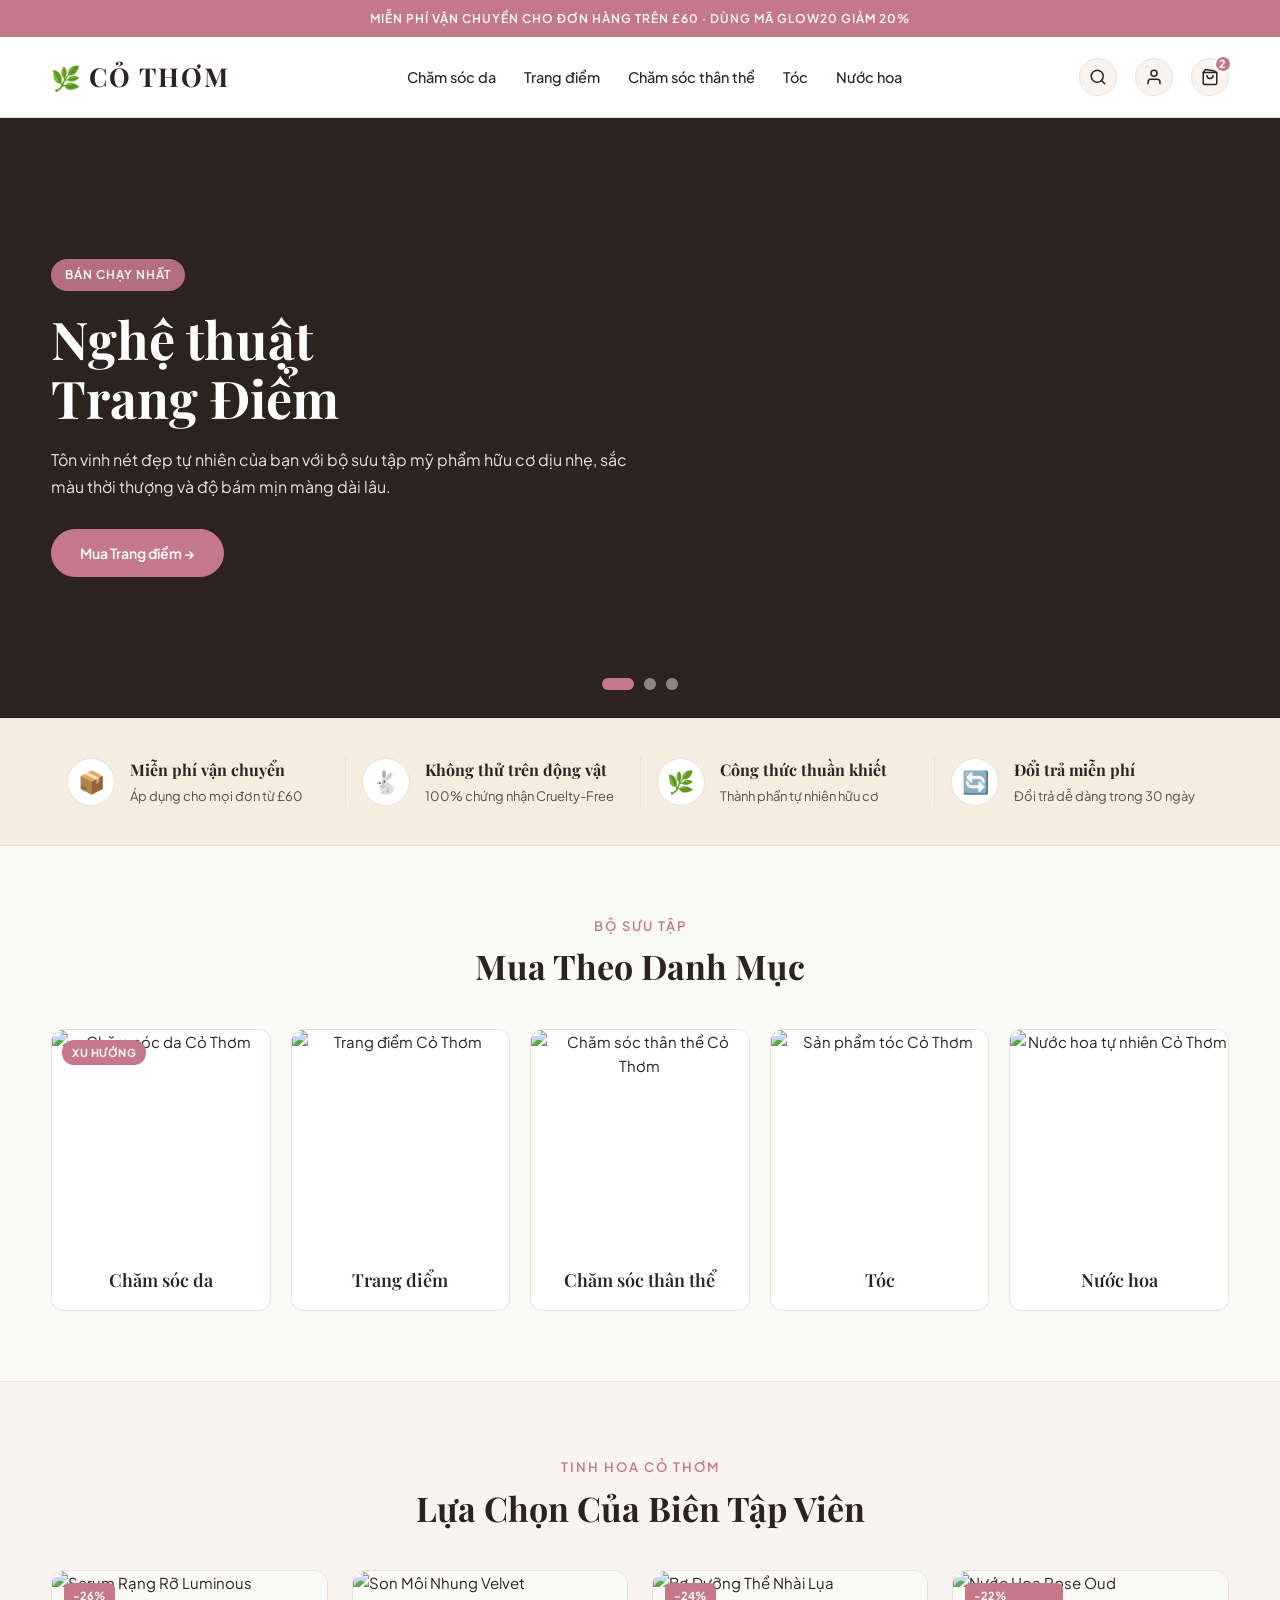
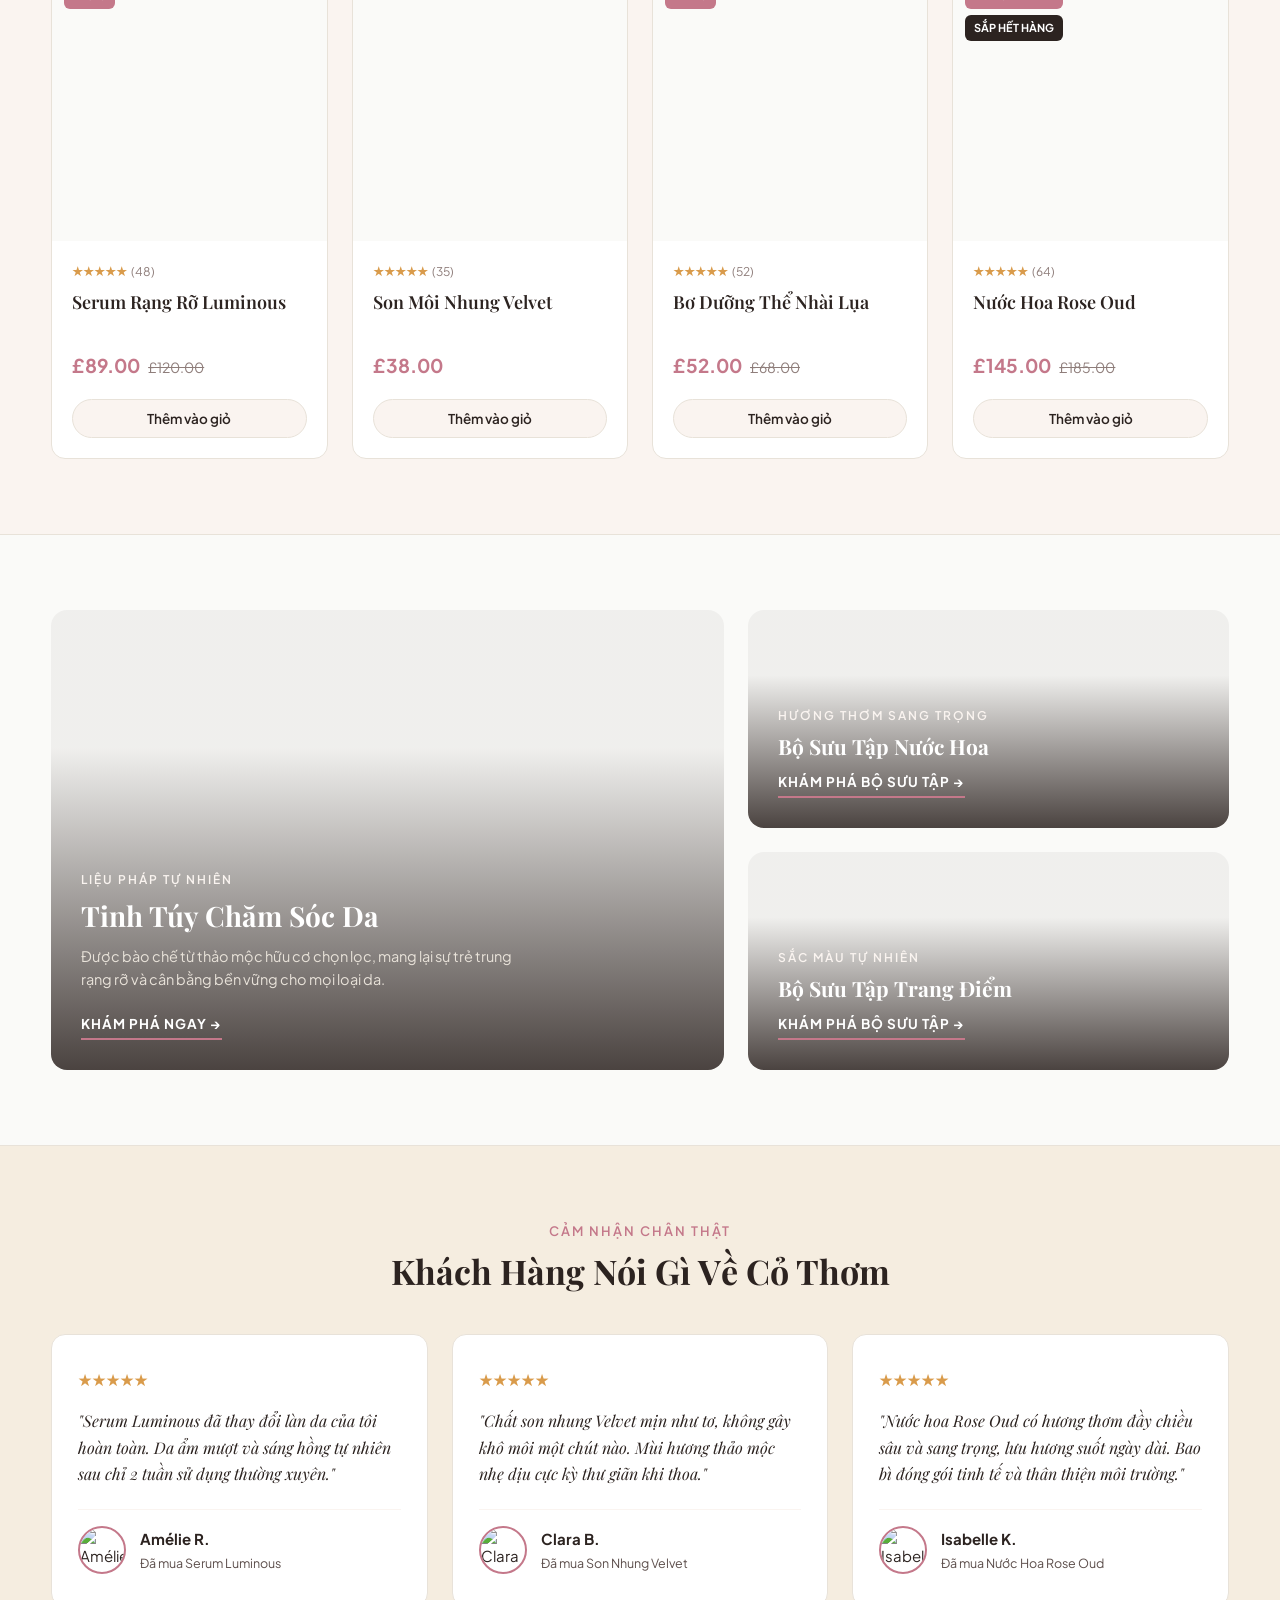
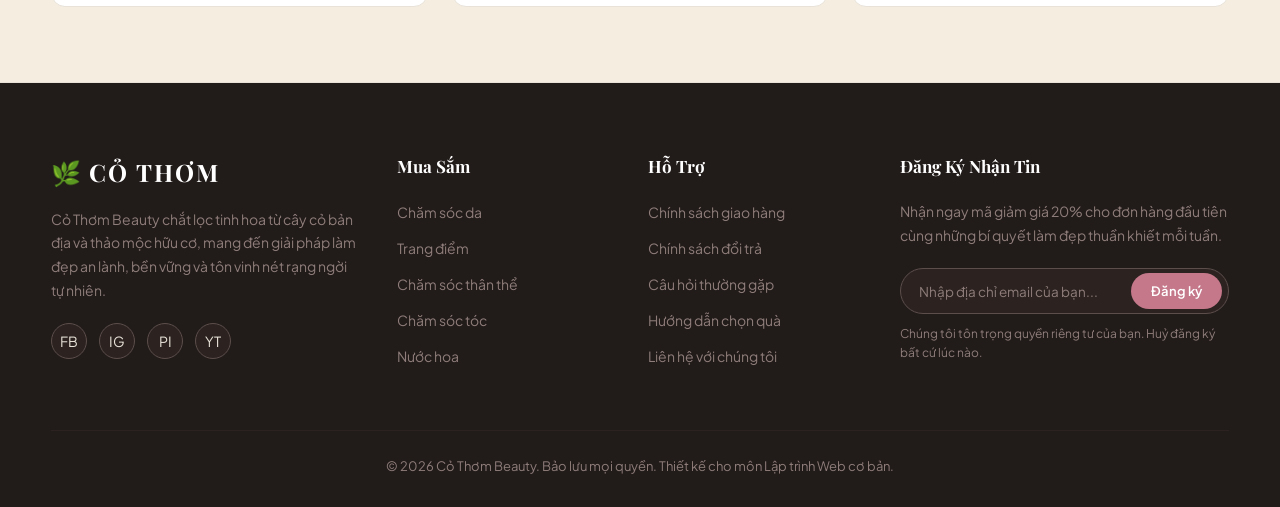
==== index.html @ e470ce64 "feat: cap nhat he thong tai khoan account va css" ====
<!DOCTYPE html>
<html lang="vi">
<head>
    <meta charset="UTF-8">
    <meta name="viewport" content="width=device-width, initial-scale=1.0">
    <meta name="description" content="Cỏ Thơm Beauty - Thương hiệu mỹ phẩm thiên nhiên, thuần khiết và an lành cho làn da của bạn.">
    <title>Cỏ Thơm Beauty | Mỹ Phẩm Thiên Nhiên Cao Cấp</title>

    <!-- Google Fonts: Playfair Display (tiêu đề) và Plus Jakarta Sans (nội dung) -->
    <link rel="preconnect" href="https://fonts.googleapis.com">
    <link rel="preconnect" href="https://fonts.gstatic.com" crossorigin>
    <link href="https://fonts.googleapis.com/css2?family=Playfair+Display:ital,wght@0,500;0,600;0,700;1,400&family=Plus+Jakarta+Sans:wght@400;500;600;700&display=swap" rel="stylesheet">

    <!-- Stylesheet chính -->
    <link rel="stylesheet" href="assets/css/style.css">
</head>
<body>

    <!-- 1. THANH THÔNG BÁO (TOP BAR) -->
    <div class="top-bar">
        MIỄN PHÍ VẬN CHUYỂN CHO ĐƠN HÀNG TRÊN £60 · DÙNG MÃ GLOW20 GIẢM 20%
    </div>

    <!-- 2. HEADER & MENU ĐIỀU HƯỚNG -->
    <header class="site-header">
        <div class="container">
            <div class="header-inner">
                <!-- Logo bên trái -->
                <a href="index.html" class="site-logo">
                    <span class="logo-leaf">🌿</span>
                    <span class="logo-name">CỎ THƠM</span>
                </a>

                <!-- Menu điều hướng ở giữa -->
                <nav class="main-navigation">
                    <ul class="nav-list">
                        <li><a href="catalog.html?category=Skincare" class="nav-link">Chăm sóc da</a></li>
                        <li><a href="catalog.html?category=Makeup" class="nav-link">Trang điểm</a></li>
                        <li><a href="catalog.html?category=Bodycare" class="nav-link">Chăm sóc thân thể</a></li>
                        <li><a href="catalog.html?category=Hair" class="nav-link">Tóc</a></li>
                        <li><a href="catalog.html?category=Fragrance" class="nav-link">Nước hoa</a></li>
                    </ul>
                </nav>

                <!-- Biểu tượng bên phải -->
                <div class="header-actions">
                    <!-- Tìm kiếm -->
                    <a href="catalog.html" class="header-action-btn" title="Tìm kiếm">
                        <svg width="18" height="18" viewBox="0 0 24 24" fill="none" stroke="currentColor" stroke-width="2" stroke-linecap="round" stroke-linejoin="round">
                            <circle cx="11" cy="11" r="8"></circle>
                            <line x1="21" y1="21" x2="16.65" y2="16.65"></line>
                        </svg>
                    </a>
                    <!-- Tài khoản -->
                    <a href="account.html" class="header-action-btn" title="Tài khoản">
                        <svg width="18" height="18" viewBox="0 0 24 24" fill="none" stroke="currentColor" stroke-width="2" stroke-linecap="round" stroke-linejoin="round">
                            <path d="M20 21v-2a4 4 0 0 0-4-4H8a4 4 0 0 0-4 4v2"></path>
                            <circle cx="12" cy="7" r="4"></circle>
                        </svg>
                    </a>
                    <!-- Giỏ hàng -->
                    <a href="cart.html" class="header-action-btn cart-btn-wrapper" title="Giỏ hàng">
                        <svg width="18" height="18" viewBox="0 0 24 24" fill="none" stroke="currentColor" stroke-width="2" stroke-linecap="round" stroke-linejoin="round">
                            <path d="M6 2L3 6v14a2 2 0 0 0 2 2h14a2 2 0 0 0 2-2V6l-3-2z"></path>
                            <line x1="3" y1="6" x2="21" y2="6"></line>
                            <path d="M16 10a4 4 0 0 1-8 0"></path>
                        </svg>
                        <span class="cart-count-badge">2</span>
                    </a>
                </div>
            </div>
        </div>
    </header>

    <!-- NỘI DUNG CHÍNH -->
    <main>

        <!-- 3. HERO BANNER SLIDER -->
        <section class="hero-slider-section">
            <div class="slider-wrapper">
                <!-- Slide 1: Trang điểm -->
                <div class="slide-item active" style="background-image: url('https://images.unsplash.com/photo-1522337360788-8b13dee7a37e?auto=format&fit=crop&w=1600&q=80');">
                    <div class="slide-overlay"></div>
                    <div class="container" style="height: 100%;">
                        <div class="slide-content-wrap">
                            <span class="slide-badge">Bán chạy nhất</span>
                            <h1 class="slide-title">Nghệ thuật<br>Trang Điểm</h1>
                            <p class="slide-desc">Tôn vinh nét đẹp tự nhiên của bạn với bộ sưu tập mỹ phẩm hữu cơ dịu nhẹ, sắc màu thời thượng và độ bám mịn màng dài lâu.</p>
                            <div>
                                <a href="catalog.html?category=Makeup" class="btn btn-primary">Mua Trang điểm &rarr;</a>
                            </div>
                        </div>
                    </div>
                </div>

                <!-- Slide 2: Chăm sóc da -->
                <div class="slide-item" style="background-image: url('https://images.unsplash.com/photo-1570172619644-dfd03ed5d881?auto=format&fit=crop&w=1600&q=80');">
                    <div class="slide-overlay"></div>
                    <div class="container" style="height: 100%;">
                        <div class="slide-content-wrap">
                            <span class="slide-badge">Hàng mới về</span>
                            <h2 class="slide-title">Nghi thức<br>Dưỡng Da Rạng Ngời</h2>
                            <p class="slide-desc">Chiết xuất từ thảo mộc vùng núi cao tinh khiết giúp hồi sinh sinh khí, cấp ẩm sâu và nuôi dưỡng làn da căng mọng khỏe khoắn.</p>
                            <div>
                                <a href="catalog.html?category=Skincare" class="btn btn-primary">Mua Chăm sóc da &rarr;</a>
                            </div>
                        </div>
                    </div>
                </div>

                <!-- Slide 3: Nước hoa -->
                <div class="slide-item" style="background-image: url('https://images.unsplash.com/photo-1592945403244-b3fbafd7f539?auto=format&fit=crop&w=1600&q=80');">
                    <div class="slide-overlay"></div>
                    <div class="container" style="height: 100%;">
                        <div class="slide-content-wrap">
                            <span class="slide-badge">Bộ sưu tập đặc biệt</span>
                            <h2 class="slide-title">Hương thơm<br>Kể Chuyện</h2>
                            <p class="slide-desc">Lắng đọng tinh chất hoa hồng sa mạc và gỗ trầm hương, tạo nên dấu ấn khứu giác quý phái, lưu hương quyến rũ suốt cả ngày.</p>
                            <div>
                                <a href="catalog.html?category=Fragrance" class="btn btn-primary">Mua Nước hoa &rarr;</a>
                            </div>
                        </div>
                    </div>
                </div>
            </div>

            <!-- Chấm tròn (dots) điều hướng -->
            <div class="slider-dots" id="sliderDots">
                <button type="button" class="dot active" data-slide="0" aria-label="Slide 1"></button>
                <button type="button" class="dot" data-slide="1" aria-label="Slide 2"></button>
                <button type="button" class="dot" data-slide="2" aria-label="Slide 3"></button>
            </div>
        </section>

        <!-- 4. DẢI CAM KẾT THƯƠNG HIỆU (BRAND STRIP) -->
        <section class="brand-strip-section">
            <div class="container">
                <div class="brand-features-grid">
                    <!-- Mục 1 -->
                    <div class="brand-feature-item">
                        <div class="feature-icon-box">📦</div>
                        <div class="feature-text-box">
                            <h3 class="feature-title">Miễn phí vận chuyển</h3>
                            <p class="feature-subtitle">Áp dụng cho mọi đơn từ £60</p>
                        </div>
                    </div>
                    <!-- Mục 2 -->
                    <div class="brand-feature-item">
                        <div class="feature-icon-box">🐇</div>
                        <div class="feature-text-box">
                            <h3 class="feature-title">Không thử trên động vật</h3>
                            <p class="feature-subtitle">100% chứng nhận Cruelty-Free</p>
                        </div>
                    </div>
                    <!-- Mục 3 -->
                    <div class="brand-feature-item">
                        <div class="feature-icon-box">🌿</div>
                        <div class="feature-text-box">
                            <h3 class="feature-title">Công thức thuần khiết</h3>
                            <p class="feature-subtitle">Thành phần tự nhiên hữu cơ</p>
                        </div>
                    </div>
                    <!-- Mục 4 -->
                    <div class="brand-feature-item">
                        <div class="feature-icon-box">🔄</div>
                        <div class="feature-text-box">
                            <h3 class="feature-title">Đổi trả miễn phí</h3>
                            <p class="feature-subtitle">Đổi trả dễ dàng trong 30 ngày</p>
                        </div>
                    </div>
                </div>
            </div>
        </section>

        <!-- 5. DANH MỤC NỔI BẬT (MUA THEO DANH MỤC) -->
        <section class="categories-section">
            <div class="container">
                <div class="section-header">
                    <span class="section-subtitle">Bộ Sưu Tập</span>
                    <h2 class="section-title">Mua Theo Danh Mục</h2>
                </div>

                <div class="categories-grid">
                    <!-- 1. Chăm sóc da -->
                    <a href="catalog.html?category=Skincare" class="category-card">
                        <span class="category-tag">Xu hướng</span>
                        <div class="category-image-wrap">
                            <img src="https://images.unsplash.com/photo-1556228720-195a672e8a03?auto=format&fit=crop&w=600&q=80" alt="Chăm sóc da Cỏ Thơm">
                        </div>
                        <span class="category-name">Chăm sóc da</span>
                    </a>

                    <!-- 2. Trang điểm -->
                    <a href="catalog.html?category=Makeup" class="category-card">
                        <div class="category-image-wrap">
                            <img src="https://images.unsplash.com/photo-1512496015851-a90fb38ba796?auto=format&fit=crop&w=600&q=80" alt="Trang điểm Cỏ Thơm">
                        </div>
                        <span class="category-name">Trang điểm</span>
                    </a>

                    <!-- 3. Chăm sóc thân thể -->
                    <a href="catalog.html?category=Bodycare" class="category-card">
                        <div class="category-image-wrap">
                            <img src="https://images.unsplash.com/photo-1608248597359-0092794025ea?auto=format&fit=crop&w=600&q=80" alt="Chăm sóc thân thể Cỏ Thơm">
                        </div>
                        <span class="category-name">Chăm sóc thân thể</span>
                    </a>

                    <!-- 4. Tóc -->
                    <a href="catalog.html?category=Hair" class="category-card">
                        <div class="category-image-wrap">
                            <img src="https://images.unsplash.com/photo-1527799820374-dcf8d9d4a388?auto=format&fit=crop&w=600&q=80" alt="Sản phẩm tóc Cỏ Thơm">
                        </div>
                        <span class="category-name">Tóc</span>
                    </a>

                    <!-- 5. Nước hoa -->
                    <a href="catalog.html?category=Fragrance" class="category-card">
                        <div class="category-image-wrap">
                            <img src="https://images.unsplash.com/photo-1547887537-6158d64c35b3?auto=format&fit=crop&w=600&q=80" alt="Nước hoa tự nhiên Cỏ Thơm">
                        </div>
                        <span class="category-name">Nước hoa</span>
                    </a>
                </div>
            </div>
        </section>

        <!-- 6. SẢN PHẨM NỔI BẬT (LỰA CHỌN CỦA BIÊN TẬP VIÊN) -->
        <section class="featured-products-section">
            <div class="container">
                <div class="section-header">
                    <span class="section-subtitle">Tinh Hoa Cỏ Thơm</span>
                    <h2 class="section-title">Lựa Chọn Của Biên Tập Viên</h2>
                </div>

                <div class="products-grid">
                    <!-- Sản phẩm 1 -->
                    <article class="product-card">
                        <div class="product-img-box">
                            <div class="badge-group">
                                <span class="product-badge badge-discount">-26%</span>
                            </div>
                            <img src="https://images.unsplash.com/photo-1620916566398-39f1143ab7be?auto=format&fit=crop&w=600&q=80" alt="Serum Rạng Rỡ Luminous">
                        </div>
                        <div class="product-body">
                            <div class="product-rating">
                                <span>★★★★★</span>
                                <span class="product-rating-count">(48)</span>
                            </div>
                            <h3 class="product-title">
                                <a href="product-detail.html">Serum Rạng Rỡ Luminous</a>
                            </h3>
                            <div class="product-pricing">
                                <span class="current-price">£89.00</span>
                                <span class="old-price">£120.00</span>
                            </div>
                            <button type="button" class="btn-add-cart">Thêm vào giỏ</button>
                        </div>
                    </article>

                    <!-- Sản phẩm 2 -->
                    <article class="product-card">
                        <div class="product-img-box">
                            <img src="https://images.unsplash.com/photo-1586495777744-4413f21062fa?auto=format&fit=crop&w=600&q=80" alt="Son Môi Nhung Velvet">
                        </div>
                        <div class="product-body">
                            <div class="product-rating">
                                <span>★★★★★</span>
                                <span class="product-rating-count">(35)</span>
                            </div>
                            <h3 class="product-title">
                                <a href="product-detail.html">Son Môi Nhung Velvet</a>
                            </h3>
                            <div class="product-pricing">
                                <span class="current-price">£38.00</span>
                            </div>
                            <button type="button" class="btn-add-cart">Thêm vào giỏ</button>
                        </div>
                    </article>

                    <!-- Sản phẩm 3 -->
                    <article class="product-card">
                        <div class="product-img-box">
                            <div class="badge-group">
                                <span class="product-badge badge-discount">-24%</span>
                            </div>
                            <img src="https://images.unsplash.com/photo-1556228722-d0b719463b36?auto=format&fit=crop&w=600&q=80" alt="Bơ Dưỡng Thể Nhài Lụa">
                        </div>
                        <div class="product-body">
                            <div class="product-rating">
                                <span>★★★★★</span>
                                <span class="product-rating-count">(52)</span>
                            </div>
                            <h3 class="product-title">
                                <a href="product-detail.html">Bơ Dưỡng Thể Nhài Lụa</a>
                            </h3>
                            <div class="product-pricing">
                                <span class="current-price">£52.00</span>
                                <span class="old-price">£68.00</span>
                            </div>
                            <button type="button" class="btn-add-cart">Thêm vào giỏ</button>
                        </div>
                    </article>

                    <!-- Sản phẩm 4 -->
                    <article class="product-card">
                        <div class="product-img-box">
                            <div class="badge-group">
                                <span class="product-badge badge-discount">-22%</span>
                                <span class="product-badge badge-stock">Sắp hết hàng</span>
                            </div>
                            <img src="https://images.unsplash.com/photo-1594035910387-fea47794261f?auto=format&fit=crop&w=600&q=80" alt="Nước Hoa Rose Oud">
                        </div>
                        <div class="product-body">
                            <div class="product-rating">
                                <span>★★★★★</span>
                                <span class="product-rating-count">(64)</span>
                            </div>
                            <h3 class="product-title">
                                <a href="product-detail.html">Nước Hoa Rose Oud</a>
                            </h3>
                            <div class="product-pricing">
                                <span class="current-price">£145.00</span>
                                <span class="old-price">£185.00</span>
                            </div>
                            <button type="button" class="btn-add-cart">Thêm vào giỏ</button>
                        </div>
                    </article>
                </div>
            </div>
        </section>

        <!-- 7. KHỐI EDITORIAL BANNER -->
        <section class="editorial-section">
            <div class="container">
                <div class="editorial-grid">
                    <!-- Khối lớn bên trái -->
                    <div class="editorial-large" style="background-image: url('https://images.unsplash.com/photo-1519699047748-de8e457a634e?auto=format&fit=crop&w=900&q=80');">
                        <div class="editorial-overlay"></div>
                        <div class="editorial-content">
                            <span class="editorial-subtitle">Liệu Pháp Tự Nhiên</span>
                            <h2 class="editorial-title">Tinh Túy Chăm Sóc Da</h2>
                            <p class="editorial-desc">Được bào chế từ thảo mộc hữu cơ chọn lọc, mang lại sự trẻ trung rạng rỡ và cân bằng bền vững cho mọi loại da.</p>
                            <a href="catalog.html?category=Skincare" class="editorial-link">Khám Phá Ngay &rarr;</a>
                        </div>
                    </div>

                    <!-- 2 khối nhỏ bên phải -->
                    <div class="editorial-side-col">
                        <!-- Khối nhỏ 1: Nước hoa -->
                        <div class="editorial-small" style="background-image: url('https://images.unsplash.com/photo-1588405748880-12d1d2a59f75?auto=format&fit=crop&w=800&q=80');">
                            <div class="editorial-overlay"></div>
                            <div class="editorial-content">
                                <span class="editorial-subtitle">Hương Thơm Sang Trọng</span>
                                <h3 class="editorial-title">Bộ Sưu Tập Nước Hoa</h3>
                                <a href="catalog.html?category=Fragrance" class="editorial-link">Khám Phá Bộ Sưu Tập &rarr;</a>
                            </div>
                        </div>

                        <!-- Khối nhỏ 2: Trang điểm -->
                        <div class="editorial-small" style="background-image: url('https://images.unsplash.com/photo-1596462502278-27bfdc403348?auto=format&fit=crop&w=800&q=80');">
                            <div class="editorial-overlay"></div>
                            <div class="editorial-content">
                                <span class="editorial-subtitle">Sắc Màu Tự Nhiên</span>
                                <h3 class="editorial-title">Bộ Sưu Tập Trang Điểm</h3>
                                <a href="catalog.html?category=Makeup" class="editorial-link">Khám Phá Bộ Sưu Tập &rarr;</a>
                            </div>
                        </div>
                    </div>
                </div>
            </div>
        </section>

        <!-- 8. ĐÁNH GIÁ KHÁCH HÀNG (TESTIMONIALS) -->
        <section class="testimonials-section">
            <div class="container">
                <div class="section-header">
                    <span class="section-subtitle">Cảm Nhận Chân Thật</span>
                    <h2 class="section-title">Khách Hàng Nói Gì Về Cỏ Thơm</h2>
                </div>

                <div class="testimonials-grid">
                    <!-- Đánh giá 1 -->
                    <div class="testimonial-card">
                        <div>
                            <div class="testimonial-stars">★★★★★</div>
                            <p class="testimonial-quote">"Serum Luminous đã thay đổi làn da của tôi hoàn toàn. Da ẩm mượt và sáng hồng tự nhiên sau chỉ 2 tuần sử dụng thường xuyên."</p>
                        </div>
                        <div class="testimonial-author-wrap">
                            <img src="https://images.unsplash.com/photo-1534528741775-53994a69daeb?auto=format&fit=crop&w=150&q=80" alt="Amélie R." class="testimonial-avatar">
                            <div>
                                <h4 class="author-name">Amélie R.</h4>
                                <p class="author-badge">Đã mua Serum Luminous</p>
                            </div>
                        </div>
                    </div>

                    <!-- Đánh giá 2 -->
                    <div class="testimonial-card">
                        <div>
                            <div class="testimonial-stars">★★★★★</div>
                            <p class="testimonial-quote">"Chất son nhung Velvet mịn như tơ, không gây khô môi một chút nào. Mùi hương thảo mộc nhẹ dịu cực kỳ thư giãn khi thoa."</p>
                        </div>
                        <div class="testimonial-author-wrap">
                            <img src="https://images.unsplash.com/photo-1544005313-94ddf0286df2?auto=format&fit=crop&w=150&q=80" alt="Clara B." class="testimonial-avatar">
                            <div>
                                <h4 class="author-name">Clara B.</h4>
                                <p class="author-badge">Đã mua Son Nhung Velvet</p>
                            </div>
                        </div>
                    </div>

                    <!-- Đánh giá 3 -->
                    <div class="testimonial-card">
                        <div>
                            <div class="testimonial-stars">★★★★★</div>
                            <p class="testimonial-quote">"Nước hoa Rose Oud có hương thơm đầy chiều sâu và sang trọng, lưu hương suốt ngày dài. Bao bì đóng gói tinh tế và thân thiện môi trường."</p>
                        </div>
                        <div class="testimonial-author-wrap">
                            <img src="https://images.unsplash.com/photo-1517841905240-472988babdf9?auto=format&fit=crop&w=150&q=80" alt="Isabelle K." class="testimonial-avatar">
                            <div>
                                <h4 class="author-name">Isabelle K.</h4>
                                <p class="author-badge">Đã mua Nước Hoa Rose Oud</p>
                            </div>
                        </div>
                    </div>
                </div>
            </div>
        </section>

    </main>

    <!-- 9. FOOTER CHÂN TRANG -->
    <footer class="site-footer">
        <div class="container">
            <div class="footer-top-grid">
                <!-- Cột 1: Thông tin Cỏ Thơm -->
                <div class="footer-col-brand">
                    <div class="footer-logo">
                        <span class="logo-leaf">🌿</span>
                        <span class="logo-name">CỎ THƠM</span>
                    </div>
                    <p class="footer-desc">Cỏ Thơm Beauty chắt lọc tinh hoa từ cây cỏ bản địa và thảo mộc hữu cơ, mang đến giải pháp làm đẹp an lành, bền vững và tôn vinh nét rạng ngời tự nhiên.</p>
                    <div class="social-links">
                        <a href="#" class="social-icon-btn" title="Facebook">FB</a>
                        <a href="#" class="social-icon-btn" title="Instagram">IG</a>
                        <a href="#" class="social-icon-btn" title="Pinterest">PI</a>
                        <a href="#" class="social-icon-btn" title="YouTube">YT</a>
                    </div>
                </div>

                <!-- Cột 2: Mua sắm -->
                <div class="footer-col-nav">
                    <h3 class="footer-col-title">Mua Sắm</h3>
                    <ul class="footer-links-list">
                        <li><a href="catalog.html?category=Skincare">Chăm sóc da</a></li>
                        <li><a href="catalog.html?category=Makeup">Trang điểm</a></li>
                        <li><a href="catalog.html?category=Bodycare">Chăm sóc thân thể</a></li>
                        <li><a href="catalog.html?category=Hair">Chăm sóc tóc</a></li>
                        <li><a href="catalog.html?category=Fragrance">Nước hoa</a></li>
                    </ul>
                </div>

                <!-- Cột 3: Hỗ trợ -->
                <div class="footer-col-nav">
                    <h3 class="footer-col-title">Hỗ Trợ</h3>
                    <ul class="footer-links-list">
                        <li><a href="#">Chính sách giao hàng</a></li>
                        <li><a href="#">Chính sách đổi trả</a></li>
                        <li><a href="#">Câu hỏi thường gặp</a></li>
                        <li><a href="#">Hướng dẫn chọn quà</a></li>
                        <li><a href="#">Liên hệ với chúng tôi</a></li>
                    </ul>
                </div>

                <!-- Cột 4: Đăng ký nhận tin -->
                <div class="footer-col-newsletter">
                    <h3 class="footer-col-title">Đăng Ký Nhận Tin</h3>
                    <p class="footer-desc">Nhận ngay mã giảm giá 20% cho đơn hàng đầu tiên cùng những bí quyết làm đẹp thuần khiết mỗi tuần.</p>
                    <form class="newsletter-form" onsubmit="event.preventDefault(); alert('Cảm ơn bạn đã đăng ký nhận bản tin Cỏ Thơm!');">
                        <div class="newsletter-input-group">
                            <input type="email" class="newsletter-input" placeholder="Nhập địa chỉ email của bạn..." required>
                            <button type="submit" class="newsletter-submit-btn">Đăng ký</button>
                        </div>
                    </form>
                    <p class="newsletter-note">Chúng tôi tôn trọng quyền riêng tư của bạn. Huỷ đăng ký bất cứ lúc nào.</p>
                </div>
            </div>

            <!-- Bản quyền chân trang -->
            <div class="footer-bottom">
                <p>&copy; 2026 Cỏ Thơm Beauty. Bảo lưu mọi quyền. Thiết kế cho môn Lập trình Web cơ bản.</p>
            </div>
        </div>
    </footer>

    <!-- 10. JAVASCRIPT THUẦN NGẮN GỌN CHO HERO SLIDER -->
    <script>
        // Lấy danh sách các slide và nút chấm tròn (dots)
        var slides = document.querySelectorAll('.slide-item');
        var dots = document.querySelectorAll('.slider-dots .dot');
        var currentSlide = 0;
        var slideInterval;

        // Hàm hiển thị slide theo chỉ số index
        function showSlide(index) {
            // Xóa class active khỏi tất cả slide và dot
            for (var i = 0; i < slides.length; i++) {
                slides[i].classList.remove('active');
                dots[i].classList.remove('active');
            }
            // Kích hoạt slide và dot được chọn
            slides[index].classList.add('active');
            dots[index].classList.add('active');
            currentSlide = index;
        }

        // Chuyển sang slide tiếp theo
        function nextSlide() {
            var nextIndex = (currentSlide + 1) % slides.length;
            showSlide(nextIndex);
        }

        // Bắt đầu chu kỳ tự động chuyển slide sau mỗi 5 giây (5000ms)
        function startAutoSlide() {
            slideInterval = setInterval(nextSlide, 5000);
        }

        // Gán sự kiện click cho từng chấm tròn (dot)
        for (var i = 0; i < dots.length; i++) {
            dots[i].addEventListener('click', function() {
                var selectedIndex = parseInt(this.getAttribute('data-slide'));
                showSlide(selectedIndex);
                // Khởi động lại đếm giờ 5 giây khi người dùng chủ động chọn
                clearInterval(slideInterval);
                startAutoSlide();
            });
        }

        // Khởi chạy chuyển slide tự động khi tải trang
        startAutoSlide();
    </script>
</body>
</html>
---- assets/css/style.css ----
/* ==========================================================================
   CỎ THƠM BEAUTY - STYLESHEET TRANG CHỦ (MÔN LẬP TRÌNH WEB CƠ BẢN)
   --------------------------------------------------------------------------
   LƯU Ý QUAN TRỌNG:
   - Không sử dụng CSS Variables (:root, var(--...)).
   - Trực tiếp áp dụng mã màu và font chữ chuẩn thương hiệu:
     * Màu chủ đạo (Hồng đất): #C4788A (hover: #B06577)
     * Màu chữ chính (Nâu đậm): #2C2320
     * Màu chữ phụ: #5C4E4B và #8E7D7A
     * Màu nền be nhạt: #F5EDE0
     * Màu nền phụ (Blush): #FAF4F0
     * Màu nền toàn trang: #FAFAF8
     * Viền (Border): #E8E2D9
     * Font tiêu đề: 'Playfair Display', Georgia, serif
     * Font nội dung: 'Plus Jakarta Sans', sans-serif
   ========================================================================== */

/* --- 1. RESET VÀ THIẾT LẬP CƠ BẢN --- */
* {
    margin: 0;
    padding: 0;
    box-sizing: border-box;
}

body {
    background-color: #FAFAF8;
    color: #2C2320;
    font-family: 'Plus Jakarta Sans', sans-serif;
    font-size: 15px;
    line-height: 1.6;
}

a {
    color: inherit;
    text-decoration: none;
    transition: all 0.25s ease;
}

ul {
    list-style: none;
}

img {
    max-width: 100%;
    height: auto;
    display: block;
}

button, input {
    font-family: 'Plus Jakarta Sans', sans-serif;
    outline: none;
    border: none;
}

.container {
    width: 1200px;
    max-width: 92%;
    margin-left: auto;
    margin-right: auto;
}

.clearfix::after {
    content: "";
    display: table;
    clear: both;
}

/* Tiêu đề chung */
.section-header {
    text-align: center;
    margin-bottom: 40px;
}

.section-subtitle {
    font-size: 13px;
    text-transform: uppercase;
    letter-spacing: 2px;
    color: #C4788A;
    font-weight: 600;
    margin-bottom: 8px;
    display: block;
}

.section-title {
    font-family: 'Playfair Display', Georgia, serif;
    font-size: 34px;
    color: #2C2320;
    font-weight: 700;
    line-height: 1.3;
}

/* Nút bấm tổng quát */
.btn {
    display: inline-block;
    padding: 12px 28px;
    font-size: 14px;
    font-weight: 600;
    text-align: center;
    cursor: pointer;
    border-radius: 30px;
    transition: all 0.3s ease;
}

.btn-primary {
    background-color: #C4788A;
    color: #FFFFFF;
    border: 1px solid #C4788A;
}

.btn-primary:hover {
    background-color: #B06577;
    border-color: #B06577;
}

.btn-outline {
    background-color: transparent;
    color: #2C2320;
    border: 1px solid #2C2320;
}

.btn-outline:hover {
    background-color: #2C2320;
    color: #FFFFFF;
}

.btn-white {
    background-color: #FFFFFF;
    color: #2C2320;
    border: 1px solid #FFFFFF;
}

.btn-white:hover {
    background-color: #F5EDE0;
    color: #2C2320;
}

/* --- 2. THANH THÔNG BÁO (TOP BAR) --- */
.top-bar {
    background-color: #C4788A;
    color: #FFFFFF;
    text-align: center;
    font-size: 12px;
    font-weight: 600;
    letter-spacing: 1px;
    padding: 9px 16px;
}

/* --- 3. HEADER & MENU ĐIỀU HƯỚNG --- */
.site-header {
    background-color: #FFFFFF;
    border-bottom: 1px solid #E8E2D9;
    position: relative;
    z-index: 100;
}

.header-inner {
    height: 80px;
    display: flex;
    align-items: center;
    justify-content: space-between;
}

.site-logo {
    display: flex;
    align-items: center;
    text-decoration: none;
}

.logo-leaf {
    font-size: 24px;
    margin-right: 8px;
}

.logo-name {
    font-family: 'Playfair Display', Georgia, serif;
    font-size: 26px;
    font-weight: 700;
    letter-spacing: 2px;
    color: #2C2320;
}

.main-navigation .nav-list {
    display: flex;
    gap: 28px;
}

.nav-link {
    font-size: 14.5px;
    font-weight: 500;
    color: #2C2320;
    padding: 8px 0;
    position: relative;
}

.nav-link:hover {
    color: #C4788A;
}

.nav-link::after {
    content: '';
    position: absolute;
    bottom: 0;
    left: 0;
    width: 0%;
    height: 2px;
    background-color: #C4788A;
    transition: width 0.3s ease;
}

.nav-link:hover::after {
    width: 100%;
}

.header-actions {
    display: flex;
    align-items: center;
    gap: 18px;
}

.header-action-btn {
    display: flex;
    align-items: center;
    justify-content: center;
    width: 38px;
    height: 38px;
    border-radius: 50%;
    background-color: #FAF4F0;
    color: #2C2320;
    font-size: 16px;
    border: 1px solid #E8E2D9;
}

.header-action-btn:hover {
    background-color: #C4788A;
    color: #FFFFFF;
    border-color: #C4788A;
}

.cart-btn-wrapper {
    position: relative;
}

.cart-count-badge {
    position: absolute;
    top: -4px;
    right: -4px;
    background-color: #C4788A;
    color: #FFFFFF;
    font-size: 11px;
    font-weight: 700;
    width: 18px;
    height: 18px;
    border-radius: 50%;
    display: flex;
    align-items: center;
    justify-content: center;
    border: 2px solid #FFFFFF;
}

/* --- 4. HERO BANNER SLIDER --- */
.hero-slider-section {
    position: relative;
    width: 100%;
    height: 600px;
    overflow: hidden;
    background-color: #2C2320;
}

.slider-wrapper {
    position: relative;
    width: 100%;
    height: 100%;
}

.slide-item {
    position: absolute;
    top: 0;
    left: 0;
    width: 100%;
    height: 100%;
    opacity: 0;
    visibility: hidden;
    transition: opacity 0.8s ease-in-out, visibility 0.8s ease-in-out;
    background-size: cover;
    background-position: center center;
    background-repeat: no-repeat;
}

.slide-item.active {
    opacity: 1;
    visibility: visible;
}

.slide-overlay {
    position: absolute;
    top: 0;
    left: 0;
    width: 100%;
    height: 100%;
    background: linear-gradient(90deg, rgba(44, 35, 32, 0.78) 0%, rgba(44, 35, 32, 0.45) 55%, rgba(44, 35, 32, 0.15) 100%);
}

.slide-content-wrap {
    position: relative;
    z-index: 2;
    height: 100%;
    display: flex;
    flex-direction: column;
    justify-content: center;
    max-width: 580px;
}

.slide-badge {
    display: inline-block;
    align-self: flex-start;
    padding: 6px 14px;
    background-color: rgba(196, 120, 138, 0.9);
    color: #FFFFFF;
    font-size: 12px;
    font-weight: 600;
    letter-spacing: 1px;
    text-transform: uppercase;
    border-radius: 20px;
    margin-bottom: 18px;
}

.slide-title {
    font-family: 'Playfair Display', Georgia, serif;
    font-size: 52px;
    color: #FFFFFF;
    font-weight: 700;
    line-height: 1.15;
    margin-bottom: 18px;
    white-space: pre-line;
}

.slide-desc {
    font-size: 16px;
    color: #E8E2D9;
    line-height: 1.7;
    margin-bottom: 28px;
}

/* Dots điều hướng slider */
.slider-dots {
    position: absolute;
    bottom: 28px;
    left: 0;
    width: 100%;
    display: flex;
    justify-content: center;
    gap: 10px;
    z-index: 10;
}

.dot {
    width: 12px;
    height: 12px;
    border-radius: 50%;
    background-color: rgba(255, 255, 255, 0.45);
    cursor: pointer;
    transition: all 0.3s ease;
    border: none;
    padding: 0;
}

.dot.active {
    background-color: #C4788A;
    width: 32px;
    border-radius: 10px;
}

/* --- 5. DẢI CAM KẾT THƯƠNG HIỆU (BRAND STRIP) --- */
.brand-strip-section {
    background-color: #F5EDE0;
    border-top: 1px solid #E8E2D9;
    border-bottom: 1px solid #E8E2D9;
    padding: 38px 0;
}

.brand-features-grid {
    display: flex;
    justify-content: space-between;
    align-items: center;
}

.brand-feature-item {
    display: flex;
    align-items: center;
    gap: 15px;
    flex: 1;
    padding: 0 16px;
    border-right: 1px solid #E8E2D9;
}

.brand-feature-item:last-child {
    border-right: none;
}

.feature-icon-box {
    width: 48px;
    height: 48px;
    background-color: #FFFFFF;
    border-radius: 50%;
    display: flex;
    align-items: center;
    justify-content: center;
    font-size: 22px;
    color: #C4788A;
    border: 1px solid #E8E2D9;
    flex-shrink: 0;
}

.feature-title {
    font-family: 'Playfair Display', Georgia, serif;
    font-size: 16px;
    font-weight: 700;
    color: #2C2320;
    margin-bottom: 3px;
}

.feature-subtitle {
    font-size: 13px;
    color: #5C4E4B;
}

/* --- 6. DANH MỤC NỔI BẬT (MUA THEO DANH MỤC) --- */
.categories-section {
    padding: 70px 0;
}

.categories-grid {
    display: flex;
    gap: 20px;
    justify-content: space-between;
}

.category-card {
    flex: 1;
    background-color: #FFFFFF;
    border: 1px solid #E8E2D9;
    border-radius: 12px;
    overflow: hidden;
    position: relative;
    text-align: center;
    transition: transform 0.3s ease, box-shadow 0.3s ease;
}

.category-card:hover {
    transform: translateY(-6px);
    box-shadow: 0 12px 25px rgba(44, 35, 32, 0.08);
}

.category-image-wrap {
    height: 220px;
    overflow: hidden;
    position: relative;
}

.category-image-wrap img {
    width: 100%;
    height: 100%;
    object-fit: cover;
    transition: transform 0.5s ease;
}

.category-card:hover .category-image-wrap img {
    transform: scale(1.08);
}

.category-tag {
    position: absolute;
    top: 10px;
    left: 10px;
    background-color: #C4788A;
    color: #FFFFFF;
    font-size: 11px;
    font-weight: 700;
    padding: 4px 10px;
    border-radius: 12px;
    text-transform: uppercase;
    letter-spacing: 0.5px;
    z-index: 2;
}

.category-name {
    font-family: 'Playfair Display', Georgia, serif;
    font-size: 18px;
    color: #2C2320;
    padding: 16px 12px;
    font-weight: 600;
    display: block;
}

.category-card:hover .category-name {
    color: #C4788A;
}

/* --- 7. SẢN PHẨM NỔI BẬT (LỰA CHỌN CỦA BIÊN TẬP VIÊN) --- */
.featured-products-section {
    background-color: #FAF4F0;
    padding: 75px 0;
    border-top: 1px solid #E8E2D9;
    border-bottom: 1px solid #E8E2D9;
}

.products-grid {
    display: flex;
    gap: 24px;
    justify-content: space-between;
}

.product-card {
    flex: 1;
    background-color: #FFFFFF;
    border: 1px solid #E8E2D9;
    border-radius: 14px;
    overflow: hidden;
    position: relative;
    display: flex;
    flex-direction: column;
    transition: transform 0.3s ease, box-shadow 0.3s ease;
}

.product-card:hover {
    transform: translateY(-6px);
    box-shadow: 0 15px 30px rgba(44, 35, 32, 0.09);
}

.product-img-box {
    position: relative;
    height: 270px;
    overflow: hidden;
    background-color: #FAFAF8;
}

.product-img-box img {
    width: 100%;
    height: 100%;
    object-fit: cover;
    transition: transform 0.5s ease;
}

.product-card:hover .product-img-box img {
    transform: scale(1.06);
}

.badge-group {
    position: absolute;
    top: 12px;
    left: 12px;
    display: flex;
    flex-direction: column;
    gap: 6px;
    z-index: 2;
}

.product-badge {
    padding: 4px 9px;
    font-size: 11px;
    font-weight: 700;
    border-radius: 6px;
    text-transform: uppercase;
}

.badge-discount {
    background-color: #C4788A;
    color: #FFFFFF;
}

.badge-stock {
    background-color: #2C2320;
    color: #FFFFFF;
}

.product-body {
    padding: 20px;
    display: flex;
    flex-direction: column;
    flex-grow: 1;
}

.product-rating {
    color: #D99B4B;
    font-size: 13px;
    margin-bottom: 8px;
    display: flex;
    align-items: center;
    gap: 4px;
}

.product-rating-count {
    color: #8E7D7A;
    font-size: 12px;
}

.product-title {
    font-family: 'Playfair Display', Georgia, serif;
    font-size: 18px;
    font-weight: 600;
    color: #2C2320;
    margin-bottom: 12px;
    line-height: 1.35;
    min-height: 48px;
}

.product-title a:hover {
    color: #C4788A;
}

.product-pricing {
    margin-bottom: 18px;
    display: flex;
    align-items: baseline;
    gap: 8px;
}

.current-price {
    font-size: 19px;
    font-weight: 700;
    color: #C4788A;
}

.old-price {
    font-size: 14px;
    color: #8E7D7A;
    text-decoration: line-through;
}

.btn-add-cart {
    margin-top: auto;
    width: 100%;
    padding: 10px 16px;
    background-color: #FAF4F0;
    color: #2C2320;
    border: 1px solid #E8E2D9;
    border-radius: 25px;
    font-size: 13.5px;
    font-weight: 600;
    cursor: pointer;
    transition: all 0.25s ease;
}

.btn-add-cart:hover {
    background-color: #C4788A;
    color: #FFFFFF;
    border-color: #C4788A;
}

/* --- 8. KHỐI EDITORIAL BANNER --- */
.editorial-section {
    padding: 75px 0;
}

.editorial-grid {
    display: flex;
    gap: 24px;
}

.editorial-large {
    flex: 1.4;
    position: relative;
    min-height: 460px;
    border-radius: 16px;
    overflow: hidden;
    background-size: cover;
    background-position: center;
    display: flex;
    align-items: flex-end;
}

.editorial-side-col {
    flex: 1;
    display: flex;
    flex-direction: column;
    gap: 24px;
}

.editorial-small {
    flex: 1;
    position: relative;
    min-height: 218px;
    border-radius: 16px;
    overflow: hidden;
    background-size: cover;
    background-position: center;
    display: flex;
    align-items: flex-end;
}

.editorial-overlay {
    position: absolute;
    top: 0;
    left: 0;
    width: 100%;
    height: 100%;
    background: linear-gradient(180deg, rgba(44, 35, 32, 0.05) 30%, rgba(44, 35, 32, 0.85) 100%);
    z-index: 1;
}

.editorial-content {
    position: relative;
    z-index: 2;
    padding: 30px;
    color: #FFFFFF;
}

.editorial-subtitle {
    font-size: 12px;
    text-transform: uppercase;
    letter-spacing: 2px;
    color: #FAF4F0;
    font-weight: 600;
    margin-bottom: 8px;
    display: block;
}

.editorial-title {
    font-family: 'Playfair Display', Georgia, serif;
    font-size: 28px;
    font-weight: 700;
    color: #FFFFFF;
    margin-bottom: 12px;
    line-height: 1.25;
}

.editorial-small .editorial-title {
    font-size: 21px;
    margin-bottom: 10px;
}

.editorial-desc {
    font-size: 14.5px;
    color: #E8E2D9;
    margin-bottom: 20px;
    max-width: 440px;
    line-height: 1.6;
}

.editorial-link {
    display: inline-flex;
    align-items: center;
    gap: 6px;
    font-size: 13.5px;
    font-weight: 700;
    color: #FFFFFF;
    text-transform: uppercase;
    letter-spacing: 1px;
    border-bottom: 2px solid #C4788A;
    padding-bottom: 3px;
}

.editorial-link:hover {
    color: #FAF4F0;
    border-color: #FFFFFF;
}

/* --- 9. ĐÁNH GIÁ KHÁCH HÀNG (TESTIMONIALS) --- */
.testimonials-section {
    background-color: #F5EDE0;
    padding: 75px 0;
    border-top: 1px solid #E8E2D9;
    border-bottom: 1px solid #E8E2D9;
}

.testimonials-grid {
    display: flex;
    gap: 24px;
}

.testimonial-card {
    flex: 1;
    background-color: #FFFFFF;
    border: 1px solid #E8E2D9;
    border-radius: 14px;
    padding: 32px 26px;
    display: flex;
    flex-direction: column;
    justify-content: space-between;
    transition: transform 0.3s ease;
}

.testimonial-card:hover {
    transform: translateY(-4px);
}

.testimonial-stars {
    color: #D99B4B;
    font-size: 16px;
    margin-bottom: 16px;
}

.testimonial-quote {
    font-family: 'Playfair Display', Georgia, serif;
    font-size: 16px;
    font-style: italic;
    color: #2C2320;
    line-height: 1.65;
    margin-bottom: 22px;
}

.testimonial-author-wrap {
    display: flex;
    align-items: center;
    gap: 14px;
    border-top: 1px solid #FAF4F0;
    padding-top: 16px;
}

.testimonial-avatar {
    width: 48px;
    height: 48px;
    border-radius: 50%;
    object-fit: cover;
    border: 2px solid #C4788A;
}

.author-name {
    font-size: 15px;
    font-weight: 700;
    color: #2C2320;
    margin-bottom: 2px;
}

.author-badge {
    font-size: 12.5px;
    color: #5C4E4B;
}

/* --- 10. FOOTER CHÂN TRANG --- */
.site-footer {
    background-color: #211B19;
    color: #E8E2D9;
    padding-top: 70px;
    padding-bottom: 30px;
}

.footer-top-grid {
    display: flex;
    gap: 40px;
    margin-bottom: 50px;
}

.footer-col-brand {
    flex: 1.3;
}

.footer-logo {
    display: flex;
    align-items: center;
    margin-bottom: 16px;
}

.footer-logo .logo-leaf {
    font-size: 24px;
    margin-right: 8px;
}

.footer-logo .logo-name {
    font-family: 'Playfair Display', Georgia, serif;
    font-size: 24px;
    font-weight: 700;
    letter-spacing: 2px;
    color: #FFFFFF;
}

.footer-desc {
    font-size: 14px;
    color: #8E7D7A;
    line-height: 1.7;
    margin-bottom: 20px;
}

.social-links {
    display: flex;
    gap: 12px;
}

.social-icon-btn {
    width: 36px;
    height: 36px;
    border-radius: 50%;
    background-color: #2C2320;
    color: #E8E2D9;
    display: flex;
    align-items: center;
    justify-content: center;
    border: 1px solid #5C4E4B;
    font-size: 14px;
    transition: all 0.25s ease;
}

.social-icon-btn:hover {
    background-color: #C4788A;
    border-color: #C4788A;
    color: #FFFFFF;
}

.footer-col-nav {
    flex: 0.9;
}

.footer-col-title {
    font-family: 'Playfair Display', Georgia, serif;
    font-size: 17px;
    color: #FFFFFF;
    font-weight: 700;
    margin-bottom: 20px;
}

.footer-links-list li {
    margin-bottom: 12px;
}

.footer-links-list a {
    color: #8E7D7A;
    font-size: 14px;
}

.footer-links-list a:hover {
    color: #C4788A;
    padding-left: 4px;
}

.footer-col-newsletter {
    flex: 1.4;
}

.newsletter-form {
    margin-top: 15px;
}

.newsletter-input-group {
    display: flex;
    background-color: #2C2320;
    border: 1px solid #5C4E4B;
    border-radius: 30px;
    padding: 4px 6px 4px 18px;
    margin-bottom: 10px;
}

.newsletter-input {
    flex: 1;
    background: transparent;
    border: none;
    color: #FFFFFF;
    font-size: 13.5px;
}

.newsletter-input::placeholder {
    color: #8E7D7A;
}

.newsletter-submit-btn {
    background-color: #C4788A;
    color: #FFFFFF;
    border-radius: 25px;
    padding: 10px 20px;
    font-size: 13px;
    font-weight: 600;
    cursor: pointer;
    transition: background-color 0.25s ease;
}

.newsletter-submit-btn:hover {
    background-color: #B06577;
}

.newsletter-note {
    font-size: 12px;
    color: #8E7D7A;
}

.footer-bottom {
    border-top: 1px solid #2C2320;
    padding-top: 25px;
    text-align: center;
    font-size: 13px;
    color: #8E7D7A;
}

/* --- 11. BẢN THIẾT KẾ PHẢN HỒI CƠ BẢN (RESPONSIVE) --- */
@media (max-width: 992px) {
    .header-inner {
        flex-wrap: wrap;
        height: auto;
        padding: 15px 0;
        gap: 15px;
    }
    .brand-features-grid,
    .categories-grid,
    .products-grid,
    .testimonials-grid,
    .editorial-grid,
    .footer-top-grid {
        flex-direction: column;
    }
    .brand-feature-item {
        border-right: none;
        border-bottom: 1px solid #E8E2D9;
        padding: 12px 0;
    }
    .brand-feature-item:last-child {
        border-bottom: none;
    }
    .editorial-large,
    .editorial-small {
        min-height: 320px;
    }
    .hero-slider-section {
        height: 500px;
    }
    .slide-title {
        font-size: 38px;
    }
}
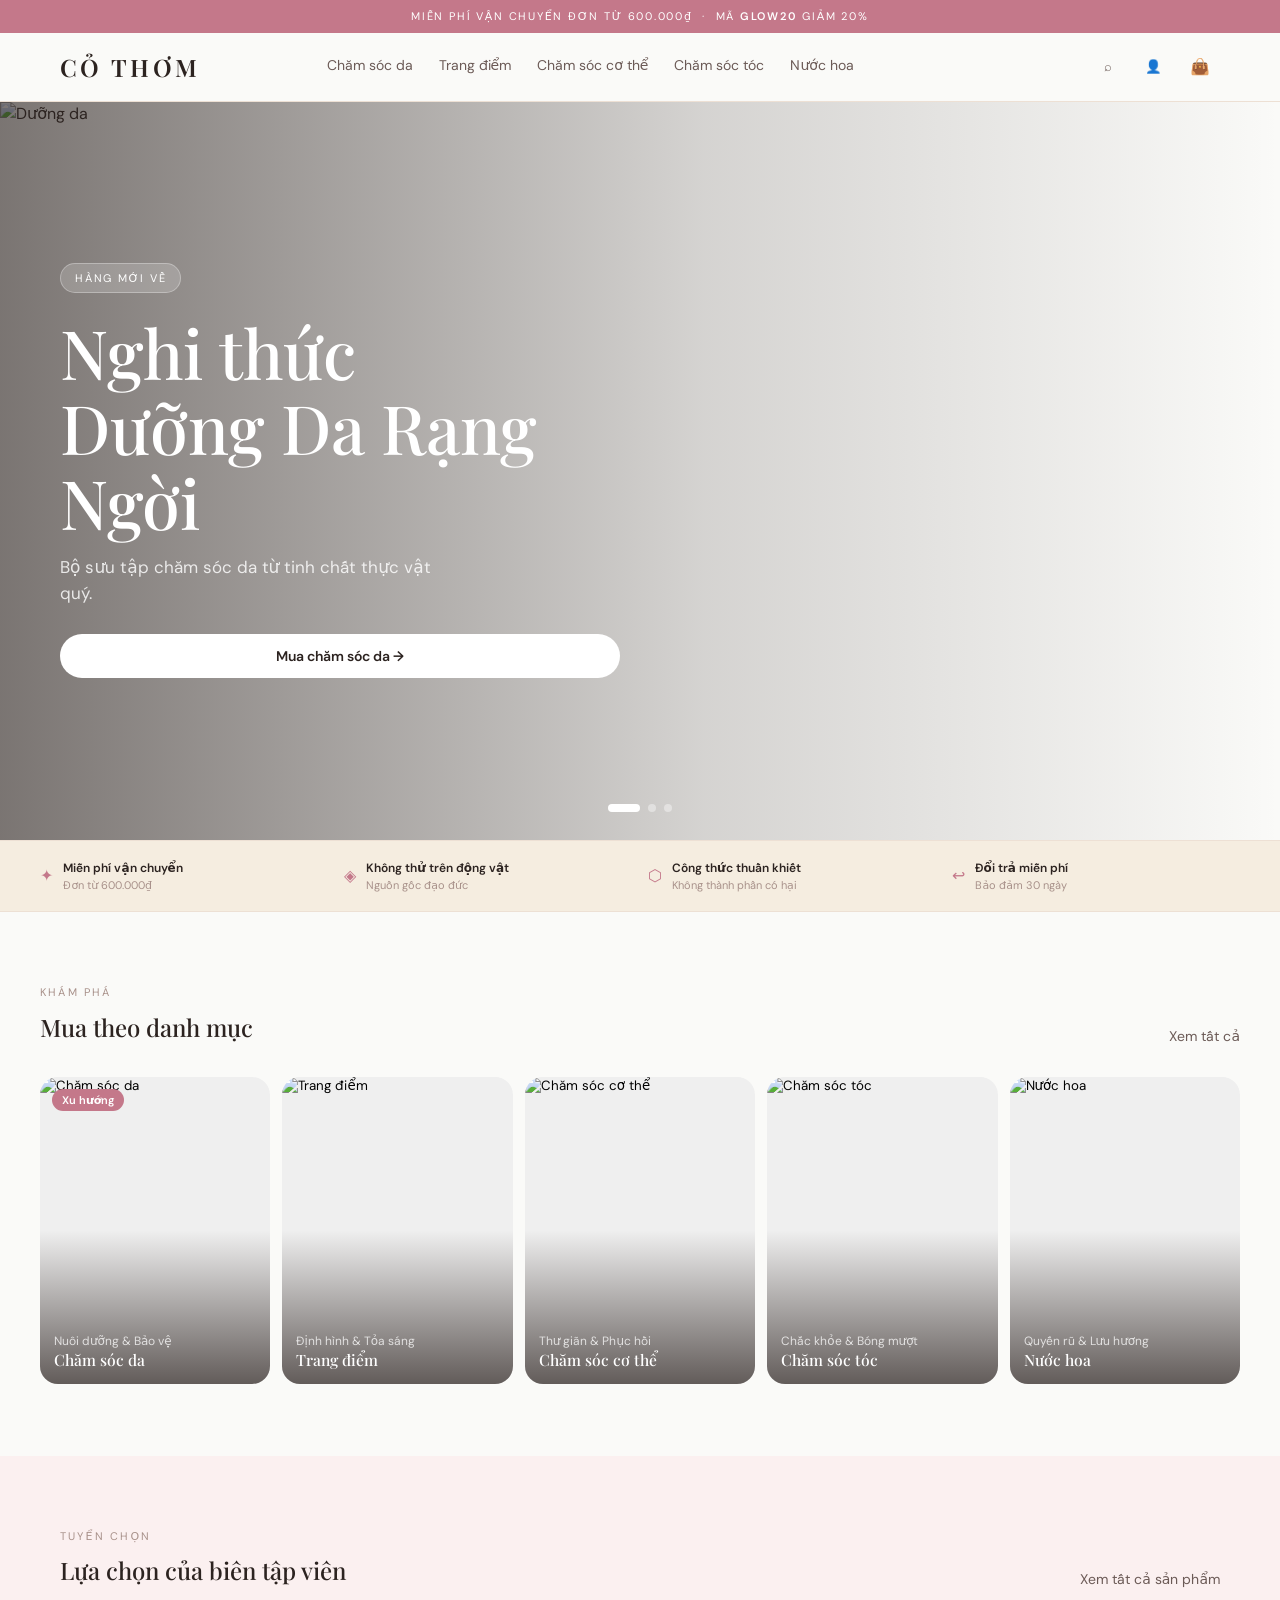
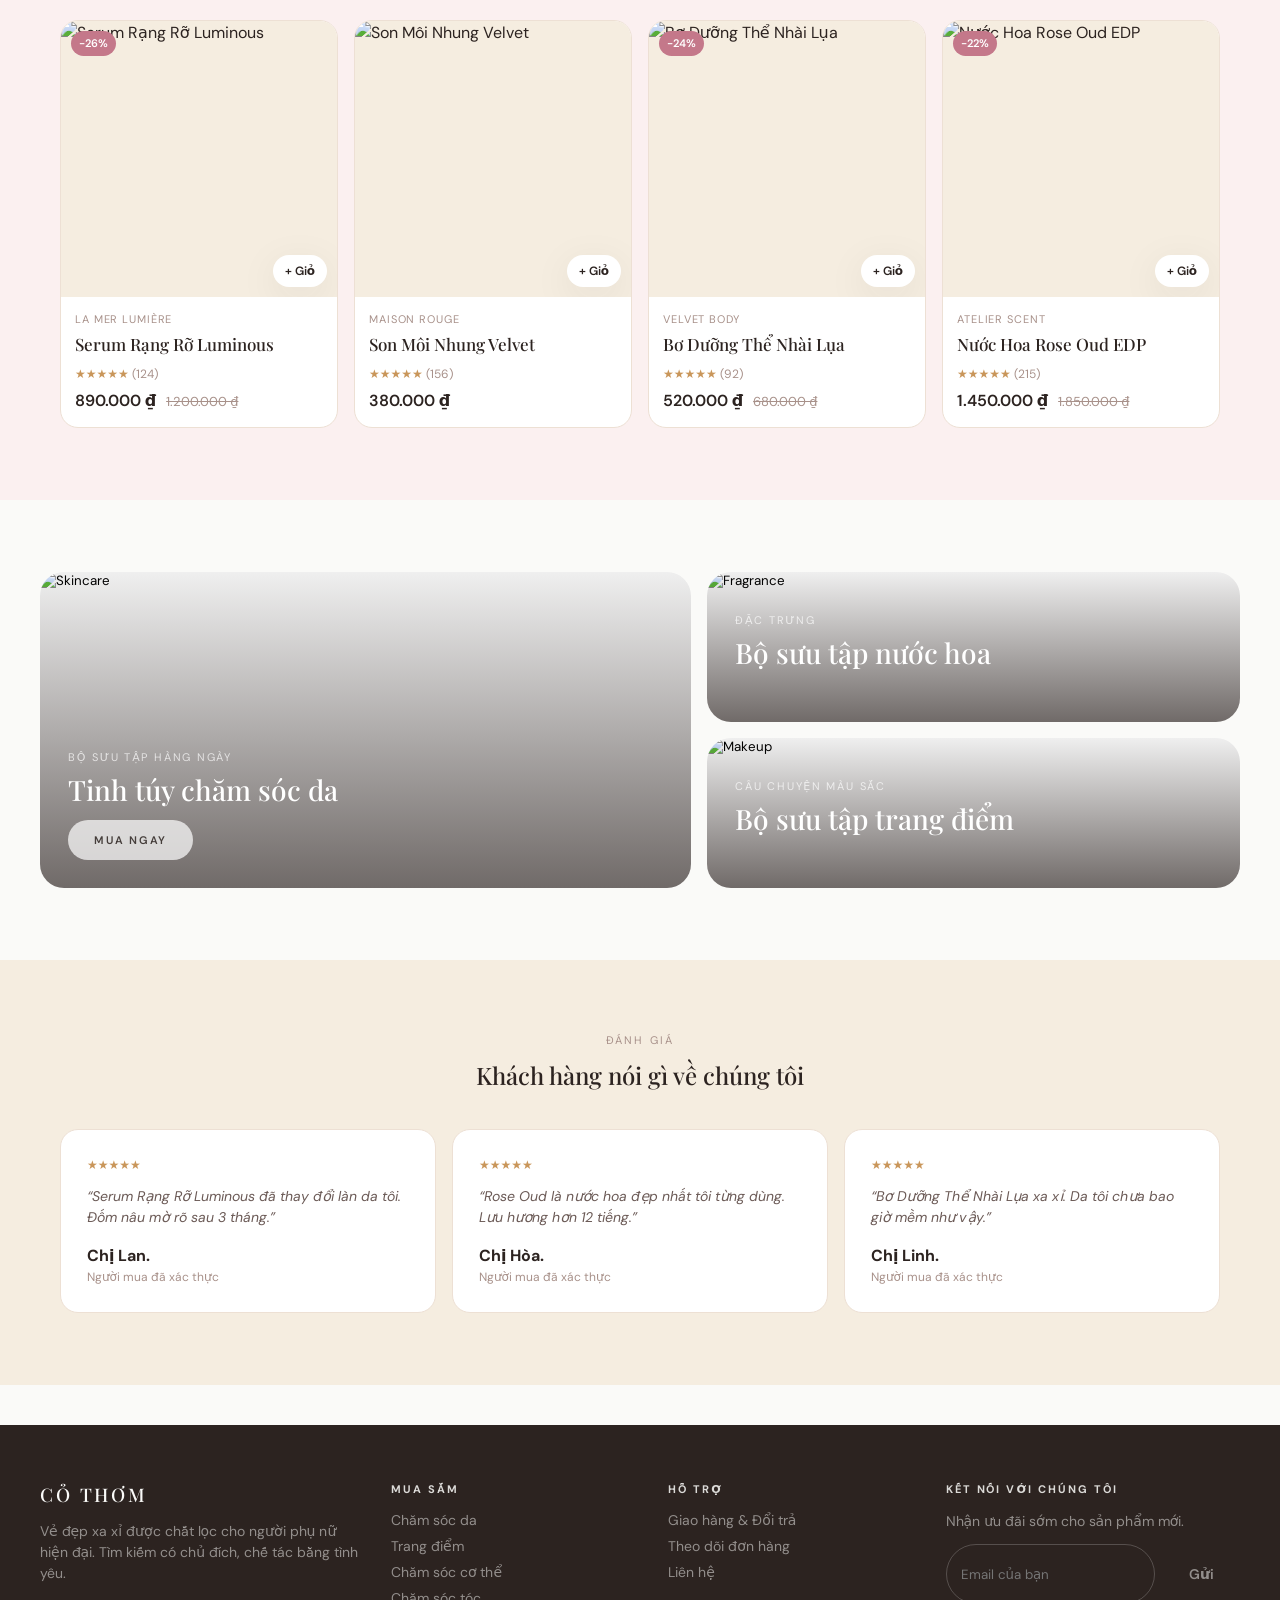
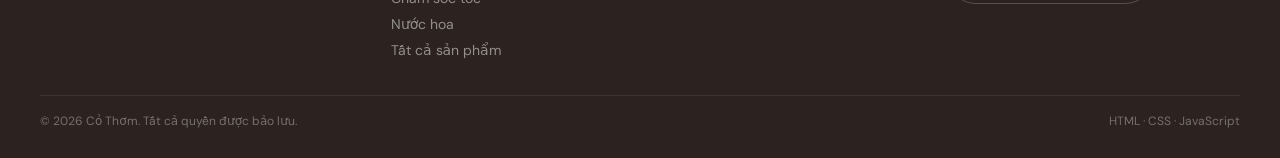
==== commit 5a2a17e0: "refactor: cap nhat toan bo source code moi cho website" ====
--- a/index.html
+++ b/index.html
@@ -1,544 +1,234 @@
 <!DOCTYPE html>
 <html lang="vi">
 <head>
-    <meta charset="UTF-8">
-    <meta name="viewport" content="width=device-width, initial-scale=1.0">
-    <meta name="description" content="Cỏ Thơm Beauty - Thương hiệu mỹ phẩm thiên nhiên, thuần khiết và an lành cho làn da của bạn.">
-    <title>Cỏ Thơm Beauty | Mỹ Phẩm Thiên Nhiên Cao Cấp</title>
-
-    <!-- Google Fonts: Playfair Display (tiêu đề) và Plus Jakarta Sans (nội dung) -->
-    <link rel="preconnect" href="https://fonts.googleapis.com">
-    <link rel="preconnect" href="https://fonts.gstatic.com" crossorigin>
-    <link href="https://fonts.googleapis.com/css2?family=Playfair+Display:ital,wght@0,500;0,600;0,700;1,400&family=Plus+Jakarta+Sans:wght@400;500;600;700&display=swap" rel="stylesheet">
-
-    <!-- Stylesheet chính -->
-    <link rel="stylesheet" href="assets/css/style.css">
+  <meta charset="UTF-8" />
+  <meta name="viewport" content="width=device-width, initial-scale=1.0" />
+  <title>Cỏ Thơm — Mỹ phẩm cao cấp</title>
+  <link rel="stylesheet" href="css/style.css" />
 </head>
 <body>
-
-    <!-- 1. THANH THÔNG BÁO (TOP BAR) -->
-    <div class="top-bar">
-        MIỄN PHÍ VẬN CHUYỂN CHO ĐƠN HÀNG TRÊN £60 · DÙNG MÃ GLOW20 GIẢM 20%
+  <div id="site-header"></div>
+
+  <main>
+    <div id="view-home">
+      <section class="hero">
+        <div class="hero-slide active" data-slide="0">
+          <img src="https://images.unsplash.com/photo-1598528738936-c50861cc75a9?w=1600&h=800&fit=crop&auto=format" alt="Dưỡng da" />
+        </div>
+        <div class="hero-slide" data-slide="1">
+          <img src="https://images.unsplash.com/photo-1631730486572-226d1f595b68?w=1600&h=800&fit=crop&auto=format" alt="Trang điểm" />
+        </div>
+        <div class="hero-slide" data-slide="2">
+          <img src="https://images.unsplash.com/photo-1608979048467-6194dabc6a3d?w=1600&h=800&fit=crop&auto=format" alt="Nước hoa" />
+        </div>
+        <div class="wrap" style="position:relative;z-index:2;height:100%">
+          <div class="hero-copy" id="hero-copy"></div>
+        </div>
+        <div class="dots" id="hero-dots"></div>
+      </section>
+
+      <section class="promise">
+        <div class="wrap promise-grid">
+          <div class="promise-item"><span>✦</span><div><p>Miễn phí vận chuyển</p><small>Đơn từ 600.000₫</small></div></div>
+          <div class="promise-item"><span>◈</span><div><p>Không thử trên động vật</p><small>Nguồn gốc đạo đức</small></div></div>
+          <div class="promise-item"><span>⬡</span><div><p>Công thức thuần khiết</p><small>Không thành phần có hại</small></div></div>
+          <div class="promise-item"><span>↩</span><div><p>Đổi trả miễn phí</p><small>Bảo đảm 30 ngày</small></div></div>
+        </div>
+      </section>
+
+      <section class="section wrap">
+        <div class="row-head">
+          <div>
+            <p class="kicker">Khám phá</p>
+            <h2>Mua theo danh mục</h2>
+          </div>
+          <button class="btn-ghost" onclick="showCatalog('')">Xem tất cả</button>
+        </div>
+        <div class="cat-grid" id="cat-grid"></div>
+      </section>
+
+      <section class="blush section">
+        <div class="wrap">
+          <div class="row-head">
+            <div>
+              <p class="kicker">Tuyển chọn</p>
+              <h2>Lựa chọn của biên tập viên</h2>
+            </div>
+            <button class="btn-ghost" onclick="showCatalog('')">Xem tất cả sản phẩm</button>
+          </div>
+          <div class="product-grid" id="featured-grid"></div>
+        </div>
+      </section>
+
+      <section class="section wrap">
+        <div class="editorial">
+          <button class="banner" onclick="showCatalog('Skincare')">
+            <img src="https://images.unsplash.com/photo-1598440947619-2c35fc9aa908?w=900&h=600&fit=crop&auto=format" alt="Skincare" />
+            <div class="banner-copy">
+              <span>Bộ sưu tập hàng ngày</span>
+              <h3>Tinh túy chăm sóc da</h3>
+              <span class="btn btn-white">Mua ngay</span>
+            </div>
+          </button>
+          <div style="display:grid;gap:16px">
+            <button class="banner banner-sm" onclick="showCatalog('Fragrance')">
+              <img src="https://images.unsplash.com/photo-1608979048467-6194dabc6a3d?w=900&h=400&fit=crop&auto=format" alt="Fragrance" />
+              <div class="banner-copy"><span>Đặc trưng</span><h3>Bộ sưu tập nước hoa</h3></div>
+            </button>
+            <button class="banner banner-sm" onclick="showCatalog('Makeup')">
+              <img src="https://images.unsplash.com/photo-1631730486572-226d1f595b68?w=900&h=400&fit=crop&auto=format" alt="Makeup" />
+              <div class="banner-copy"><span>Câu chuyện màu sắc</span><h3>Bộ sưu tập trang điểm</h3></div>
+            </button>
+          </div>
+        </div>
+      </section>
+
+      <section class="reviews section">
+        <div class="wrap">
+          <div style="text-align:center;margin-bottom:36px">
+            <p class="kicker">Đánh giá</p>
+            <h2>Khách hàng nói gì về chúng tôi</h2>
+          </div>
+          <div class="rev-grid">
+            <article class="rev">
+              <div class="stars">★★★★★</div>
+              <p>“Serum Rạng Rỡ Luminous đã thay đổi làn da tôi. Đốm nâu mờ rõ sau 3 tháng.”</p>
+              <b>Chị Lan.</b>
+              <div class="muted" style="font-size:12px">Người mua đã xác thực</div>
+            </article>
+            <article class="rev">
+              <div class="stars">★★★★★</div>
+              <p>“Rose Oud là nước hoa đẹp nhất tôi từng dùng. Lưu hương hơn 12 tiếng.”</p>
+              <b>Chị Hòa.</b>
+              <div class="muted" style="font-size:12px">Người mua đã xác thực</div>
+            </article>
+            <article class="rev">
+              <div class="stars">★★★★★</div>
+              <p>“Bơ Dưỡng Thể Nhài Lụa xa xỉ. Da tôi chưa bao giờ mềm như vậy.”</p>
+              <b>Chị Linh.</b>
+              <div class="muted" style="font-size:12px">Người mua đã xác thực</div>
+            </article>
+          </div>
+        </div>
+      </section>
     </div>
 
-    <!-- 2. HEADER & MENU ĐIỀU HƯỚNG -->
-    <header class="site-header">
-        <div class="container">
-            <div class="header-inner">
-                <!-- Logo bên trái -->
-                <a href="index.html" class="site-logo">
-                    <span class="logo-leaf">🌿</span>
-                    <span class="logo-name">CỎ THƠM</span>
-                </a>
-
-                <!-- Menu điều hướng ở giữa -->
-                <nav class="main-navigation">
-                    <ul class="nav-list">
-                        <li><a href="catalog.html?category=Skincare" class="nav-link">Chăm sóc da</a></li>
-                        <li><a href="catalog.html?category=Makeup" class="nav-link">Trang điểm</a></li>
-                        <li><a href="catalog.html?category=Bodycare" class="nav-link">Chăm sóc thân thể</a></li>
-                        <li><a href="catalog.html?category=Hair" class="nav-link">Tóc</a></li>
-                        <li><a href="catalog.html?category=Fragrance" class="nav-link">Nước hoa</a></li>
-                    </ul>
-                </nav>
-
-                <!-- Biểu tượng bên phải -->
-                <div class="header-actions">
-                    <!-- Tìm kiếm -->
-                    <a href="catalog.html" class="header-action-btn" title="Tìm kiếm">
-                        <svg width="18" height="18" viewBox="0 0 24 24" fill="none" stroke="currentColor" stroke-width="2" stroke-linecap="round" stroke-linejoin="round">
-                            <circle cx="11" cy="11" r="8"></circle>
-                            <line x1="21" y1="21" x2="16.65" y2="16.65"></line>
-                        </svg>
-                    </a>
-                    <!-- Tài khoản -->
-                    <a href="account.html" class="header-action-btn" title="Tài khoản">
-                        <svg width="18" height="18" viewBox="0 0 24 24" fill="none" stroke="currentColor" stroke-width="2" stroke-linecap="round" stroke-linejoin="round">
-                            <path d="M20 21v-2a4 4 0 0 0-4-4H8a4 4 0 0 0-4 4v2"></path>
-                            <circle cx="12" cy="7" r="4"></circle>
-                        </svg>
-                    </a>
-                    <!-- Giỏ hàng -->
-                    <a href="cart.html" class="header-action-btn cart-btn-wrapper" title="Giỏ hàng">
-                        <svg width="18" height="18" viewBox="0 0 24 24" fill="none" stroke="currentColor" stroke-width="2" stroke-linecap="round" stroke-linejoin="round">
-                            <path d="M6 2L3 6v14a2 2 0 0 0 2 2h14a2 2 0 0 0 2-2V6l-3-2z"></path>
-                            <line x1="3" y1="6" x2="21" y2="6"></line>
-                            <path d="M16 10a4 4 0 0 1-8 0"></path>
-                        </svg>
-                        <span class="cart-count-badge">2</span>
-                    </a>
-                </div>
-            </div>
-        </div>
-    </header>
-
-    <!-- NỘI DUNG CHÍNH -->
-    <main>
-
-        <!-- 3. HERO BANNER SLIDER -->
-        <section class="hero-slider-section">
-            <div class="slider-wrapper">
-                <!-- Slide 1: Trang điểm -->
-                <div class="slide-item active" style="background-image: url('https://images.unsplash.com/photo-1522337360788-8b13dee7a37e?auto=format&fit=crop&w=1600&q=80');">
-                    <div class="slide-overlay"></div>
-                    <div class="container" style="height: 100%;">
-                        <div class="slide-content-wrap">
-                            <span class="slide-badge">Bán chạy nhất</span>
-                            <h1 class="slide-title">Nghệ thuật<br>Trang Điểm</h1>
-                            <p class="slide-desc">Tôn vinh nét đẹp tự nhiên của bạn với bộ sưu tập mỹ phẩm hữu cơ dịu nhẹ, sắc màu thời thượng và độ bám mịn màng dài lâu.</p>
-                            <div>
-                                <a href="catalog.html?category=Makeup" class="btn btn-primary">Mua Trang điểm &rarr;</a>
-                            </div>
-                        </div>
-                    </div>
-                </div>
-
-                <!-- Slide 2: Chăm sóc da -->
-                <div class="slide-item" style="background-image: url('https://images.unsplash.com/photo-1570172619644-dfd03ed5d881?auto=format&fit=crop&w=1600&q=80');">
-                    <div class="slide-overlay"></div>
-                    <div class="container" style="height: 100%;">
-                        <div class="slide-content-wrap">
-                            <span class="slide-badge">Hàng mới về</span>
-                            <h2 class="slide-title">Nghi thức<br>Dưỡng Da Rạng Ngời</h2>
-                            <p class="slide-desc">Chiết xuất từ thảo mộc vùng núi cao tinh khiết giúp hồi sinh sinh khí, cấp ẩm sâu và nuôi dưỡng làn da căng mọng khỏe khoắn.</p>
-                            <div>
-                                <a href="catalog.html?category=Skincare" class="btn btn-primary">Mua Chăm sóc da &rarr;</a>
-                            </div>
-                        </div>
-                    </div>
-                </div>
-
-                <!-- Slide 3: Nước hoa -->
-                <div class="slide-item" style="background-image: url('https://images.unsplash.com/photo-1592945403244-b3fbafd7f539?auto=format&fit=crop&w=1600&q=80');">
-                    <div class="slide-overlay"></div>
-                    <div class="container" style="height: 100%;">
-                        <div class="slide-content-wrap">
-                            <span class="slide-badge">Bộ sưu tập đặc biệt</span>
-                            <h2 class="slide-title">Hương thơm<br>Kể Chuyện</h2>
-                            <p class="slide-desc">Lắng đọng tinh chất hoa hồng sa mạc và gỗ trầm hương, tạo nên dấu ấn khứu giác quý phái, lưu hương quyến rũ suốt cả ngày.</p>
-                            <div>
-                                <a href="catalog.html?category=Fragrance" class="btn btn-primary">Mua Nước hoa &rarr;</a>
-                            </div>
-                        </div>
-                    </div>
-                </div>
-            </div>
-
-            <!-- Chấm tròn (dots) điều hướng -->
-            <div class="slider-dots" id="sliderDots">
-                <button type="button" class="dot active" data-slide="0" aria-label="Slide 1"></button>
-                <button type="button" class="dot" data-slide="1" aria-label="Slide 2"></button>
-                <button type="button" class="dot" data-slide="2" aria-label="Slide 3"></button>
-            </div>
-        </section>
-
-        <!-- 4. DẢI CAM KẾT THƯƠNG HIỆU (BRAND STRIP) -->
-        <section class="brand-strip-section">
-            <div class="container">
-                <div class="brand-features-grid">
-                    <!-- Mục 1 -->
-                    <div class="brand-feature-item">
-                        <div class="feature-icon-box">📦</div>
-                        <div class="feature-text-box">
-                            <h3 class="feature-title">Miễn phí vận chuyển</h3>
-                            <p class="feature-subtitle">Áp dụng cho mọi đơn từ £60</p>
-                        </div>
-                    </div>
-                    <!-- Mục 2 -->
-                    <div class="brand-feature-item">
-                        <div class="feature-icon-box">🐇</div>
-                        <div class="feature-text-box">
-                            <h3 class="feature-title">Không thử trên động vật</h3>
-                            <p class="feature-subtitle">100% chứng nhận Cruelty-Free</p>
-                        </div>
-                    </div>
-                    <!-- Mục 3 -->
-                    <div class="brand-feature-item">
-                        <div class="feature-icon-box">🌿</div>
-                        <div class="feature-text-box">
-                            <h3 class="feature-title">Công thức thuần khiết</h3>
-                            <p class="feature-subtitle">Thành phần tự nhiên hữu cơ</p>
-                        </div>
-                    </div>
-                    <!-- Mục 4 -->
-                    <div class="brand-feature-item">
-                        <div class="feature-icon-box">🔄</div>
-                        <div class="feature-text-box">
-                            <h3 class="feature-title">Đổi trả miễn phí</h3>
-                            <p class="feature-subtitle">Đổi trả dễ dàng trong 30 ngày</p>
-                        </div>
-                    </div>
-                </div>
-            </div>
-        </section>
-
-        <!-- 5. DANH MỤC NỔI BẬT (MUA THEO DANH MỤC) -->
-        <section class="categories-section">
-            <div class="container">
-                <div class="section-header">
-                    <span class="section-subtitle">Bộ Sưu Tập</span>
-                    <h2 class="section-title">Mua Theo Danh Mục</h2>
-                </div>
-
-                <div class="categories-grid">
-                    <!-- 1. Chăm sóc da -->
-                    <a href="catalog.html?category=Skincare" class="category-card">
-                        <span class="category-tag">Xu hướng</span>
-                        <div class="category-image-wrap">
-                            <img src="https://images.unsplash.com/photo-1556228720-195a672e8a03?auto=format&fit=crop&w=600&q=80" alt="Chăm sóc da Cỏ Thơm">
-                        </div>
-                        <span class="category-name">Chăm sóc da</span>
-                    </a>
-
-                    <!-- 2. Trang điểm -->
-                    <a href="catalog.html?category=Makeup" class="category-card">
-                        <div class="category-image-wrap">
-                            <img src="https://images.unsplash.com/photo-1512496015851-a90fb38ba796?auto=format&fit=crop&w=600&q=80" alt="Trang điểm Cỏ Thơm">
-                        </div>
-                        <span class="category-name">Trang điểm</span>
-                    </a>
-
-                    <!-- 3. Chăm sóc thân thể -->
-                    <a href="catalog.html?category=Bodycare" class="category-card">
-                        <div class="category-image-wrap">
-                            <img src="https://images.unsplash.com/photo-1608248597359-0092794025ea?auto=format&fit=crop&w=600&q=80" alt="Chăm sóc thân thể Cỏ Thơm">
-                        </div>
-                        <span class="category-name">Chăm sóc thân thể</span>
-                    </a>
-
-                    <!-- 4. Tóc -->
-                    <a href="catalog.html?category=Hair" class="category-card">
-                        <div class="category-image-wrap">
-                            <img src="https://images.unsplash.com/photo-1527799820374-dcf8d9d4a388?auto=format&fit=crop&w=600&q=80" alt="Sản phẩm tóc Cỏ Thơm">
-                        </div>
-                        <span class="category-name">Tóc</span>
-                    </a>
-
-                    <!-- 5. Nước hoa -->
-                    <a href="catalog.html?category=Fragrance" class="category-card">
-                        <div class="category-image-wrap">
-                            <img src="https://images.unsplash.com/photo-1547887537-6158d64c35b3?auto=format&fit=crop&w=600&q=80" alt="Nước hoa tự nhiên Cỏ Thơm">
-                        </div>
-                        <span class="category-name">Nước hoa</span>
-                    </a>
-                </div>
-            </div>
-        </section>
-
-        <!-- 6. SẢN PHẨM NỔI BẬT (LỰA CHỌN CỦA BIÊN TẬP VIÊN) -->
-        <section class="featured-products-section">
-            <div class="container">
-                <div class="section-header">
-                    <span class="section-subtitle">Tinh Hoa Cỏ Thơm</span>
-                    <h2 class="section-title">Lựa Chọn Của Biên Tập Viên</h2>
-                </div>
-
-                <div class="products-grid">
-                    <!-- Sản phẩm 1 -->
-                    <article class="product-card">
-                        <div class="product-img-box">
-                            <div class="badge-group">
-                                <span class="product-badge badge-discount">-26%</span>
-                            </div>
-                            <img src="https://images.unsplash.com/photo-1620916566398-39f1143ab7be?auto=format&fit=crop&w=600&q=80" alt="Serum Rạng Rỡ Luminous">
-                        </div>
-                        <div class="product-body">
-                            <div class="product-rating">
-                                <span>★★★★★</span>
-                                <span class="product-rating-count">(48)</span>
-                            </div>
-                            <h3 class="product-title">
-                                <a href="product-detail.html">Serum Rạng Rỡ Luminous</a>
-                            </h3>
-                            <div class="product-pricing">
-                                <span class="current-price">£89.00</span>
-                                <span class="old-price">£120.00</span>
-                            </div>
-                            <button type="button" class="btn-add-cart">Thêm vào giỏ</button>
-                        </div>
-                    </article>
-
-                    <!-- Sản phẩm 2 -->
-                    <article class="product-card">
-                        <div class="product-img-box">
-                            <img src="https://images.unsplash.com/photo-1586495777744-4413f21062fa?auto=format&fit=crop&w=600&q=80" alt="Son Môi Nhung Velvet">
-                        </div>
-                        <div class="product-body">
-                            <div class="product-rating">
-                                <span>★★★★★</span>
-                                <span class="product-rating-count">(35)</span>
-                            </div>
-                            <h3 class="product-title">
-                                <a href="product-detail.html">Son Môi Nhung Velvet</a>
-                            </h3>
-                            <div class="product-pricing">
-                                <span class="current-price">£38.00</span>
-                            </div>
-                            <button type="button" class="btn-add-cart">Thêm vào giỏ</button>
-                        </div>
-                    </article>
-
-                    <!-- Sản phẩm 3 -->
-                    <article class="product-card">
-                        <div class="product-img-box">
-                            <div class="badge-group">
-                                <span class="product-badge badge-discount">-24%</span>
-                            </div>
-                            <img src="https://images.unsplash.com/photo-1556228722-d0b719463b36?auto=format&fit=crop&w=600&q=80" alt="Bơ Dưỡng Thể Nhài Lụa">
-                        </div>
-                        <div class="product-body">
-                            <div class="product-rating">
-                                <span>★★★★★</span>
-                                <span class="product-rating-count">(52)</span>
-                            </div>
-                            <h3 class="product-title">
-                                <a href="product-detail.html">Bơ Dưỡng Thể Nhài Lụa</a>
-                            </h3>
-                            <div class="product-pricing">
-                                <span class="current-price">£52.00</span>
-                                <span class="old-price">£68.00</span>
-                            </div>
-                            <button type="button" class="btn-add-cart">Thêm vào giỏ</button>
-                        </div>
-                    </article>
-
-                    <!-- Sản phẩm 4 -->
-                    <article class="product-card">
-                        <div class="product-img-box">
-                            <div class="badge-group">
-                                <span class="product-badge badge-discount">-22%</span>
-                                <span class="product-badge badge-stock">Sắp hết hàng</span>
-                            </div>
-                            <img src="https://images.unsplash.com/photo-1594035910387-fea47794261f?auto=format&fit=crop&w=600&q=80" alt="Nước Hoa Rose Oud">
-                        </div>
-                        <div class="product-body">
-                            <div class="product-rating">
-                                <span>★★★★★</span>
-                                <span class="product-rating-count">(64)</span>
-                            </div>
-                            <h3 class="product-title">
-                                <a href="product-detail.html">Nước Hoa Rose Oud</a>
-                            </h3>
-                            <div class="product-pricing">
-                                <span class="current-price">£145.00</span>
-                                <span class="old-price">£185.00</span>
-                            </div>
-                            <button type="button" class="btn-add-cart">Thêm vào giỏ</button>
-                        </div>
-                    </article>
-                </div>
-            </div>
-        </section>
-
-        <!-- 7. KHỐI EDITORIAL BANNER -->
-        <section class="editorial-section">
-            <div class="container">
-                <div class="editorial-grid">
-                    <!-- Khối lớn bên trái -->
-                    <div class="editorial-large" style="background-image: url('https://images.unsplash.com/photo-1519699047748-de8e457a634e?auto=format&fit=crop&w=900&q=80');">
-                        <div class="editorial-overlay"></div>
-                        <div class="editorial-content">
-                            <span class="editorial-subtitle">Liệu Pháp Tự Nhiên</span>
-                            <h2 class="editorial-title">Tinh Túy Chăm Sóc Da</h2>
-                            <p class="editorial-desc">Được bào chế từ thảo mộc hữu cơ chọn lọc, mang lại sự trẻ trung rạng rỡ và cân bằng bền vững cho mọi loại da.</p>
-                            <a href="catalog.html?category=Skincare" class="editorial-link">Khám Phá Ngay &rarr;</a>
-                        </div>
-                    </div>
-
-                    <!-- 2 khối nhỏ bên phải -->
-                    <div class="editorial-side-col">
-                        <!-- Khối nhỏ 1: Nước hoa -->
-                        <div class="editorial-small" style="background-image: url('https://images.unsplash.com/photo-1588405748880-12d1d2a59f75?auto=format&fit=crop&w=800&q=80');">
-                            <div class="editorial-overlay"></div>
-                            <div class="editorial-content">
-                                <span class="editorial-subtitle">Hương Thơm Sang Trọng</span>
-                                <h3 class="editorial-title">Bộ Sưu Tập Nước Hoa</h3>
-                                <a href="catalog.html?category=Fragrance" class="editorial-link">Khám Phá Bộ Sưu Tập &rarr;</a>
-                            </div>
-                        </div>
-
-                        <!-- Khối nhỏ 2: Trang điểm -->
-                        <div class="editorial-small" style="background-image: url('https://images.unsplash.com/photo-1596462502278-27bfdc403348?auto=format&fit=crop&w=800&q=80');">
-                            <div class="editorial-overlay"></div>
-                            <div class="editorial-content">
-                                <span class="editorial-subtitle">Sắc Màu Tự Nhiên</span>
-                                <h3 class="editorial-title">Bộ Sưu Tập Trang Điểm</h3>
-                                <a href="catalog.html?category=Makeup" class="editorial-link">Khám Phá Bộ Sưu Tập &rarr;</a>
-                            </div>
-                        </div>
-                    </div>
-                </div>
-            </div>
-        </section>
-
-        <!-- 8. ĐÁNH GIÁ KHÁCH HÀNG (TESTIMONIALS) -->
-        <section class="testimonials-section">
-            <div class="container">
-                <div class="section-header">
-                    <span class="section-subtitle">Cảm Nhận Chân Thật</span>
-                    <h2 class="section-title">Khách Hàng Nói Gì Về Cỏ Thơm</h2>
-                </div>
-
-                <div class="testimonials-grid">
-                    <!-- Đánh giá 1 -->
-                    <div class="testimonial-card">
-                        <div>
-                            <div class="testimonial-stars">★★★★★</div>
-                            <p class="testimonial-quote">"Serum Luminous đã thay đổi làn da của tôi hoàn toàn. Da ẩm mượt và sáng hồng tự nhiên sau chỉ 2 tuần sử dụng thường xuyên."</p>
-                        </div>
-                        <div class="testimonial-author-wrap">
-                            <img src="https://images.unsplash.com/photo-1534528741775-53994a69daeb?auto=format&fit=crop&w=150&q=80" alt="Amélie R." class="testimonial-avatar">
-                            <div>
-                                <h4 class="author-name">Amélie R.</h4>
-                                <p class="author-badge">Đã mua Serum Luminous</p>
-                            </div>
-                        </div>
-                    </div>
-
-                    <!-- Đánh giá 2 -->
-                    <div class="testimonial-card">
-                        <div>
-                            <div class="testimonial-stars">★★★★★</div>
-                            <p class="testimonial-quote">"Chất son nhung Velvet mịn như tơ, không gây khô môi một chút nào. Mùi hương thảo mộc nhẹ dịu cực kỳ thư giãn khi thoa."</p>
-                        </div>
-                        <div class="testimonial-author-wrap">
-                            <img src="https://images.unsplash.com/photo-1544005313-94ddf0286df2?auto=format&fit=crop&w=150&q=80" alt="Clara B." class="testimonial-avatar">
-                            <div>
-                                <h4 class="author-name">Clara B.</h4>
-                                <p class="author-badge">Đã mua Son Nhung Velvet</p>
-                            </div>
-                        </div>
-                    </div>
-
-                    <!-- Đánh giá 3 -->
-                    <div class="testimonial-card">
-                        <div>
-                            <div class="testimonial-stars">★★★★★</div>
-                            <p class="testimonial-quote">"Nước hoa Rose Oud có hương thơm đầy chiều sâu và sang trọng, lưu hương suốt ngày dài. Bao bì đóng gói tinh tế và thân thiện môi trường."</p>
-                        </div>
-                        <div class="testimonial-author-wrap">
-                            <img src="https://images.unsplash.com/photo-1517841905240-472988babdf9?auto=format&fit=crop&w=150&q=80" alt="Isabelle K." class="testimonial-avatar">
-                            <div>
-                                <h4 class="author-name">Isabelle K.</h4>
-                                <p class="author-badge">Đã mua Nước Hoa Rose Oud</p>
-                            </div>
-                        </div>
-                    </div>
-                </div>
-            </div>
-        </section>
-
-    </main>
-
-    <!-- 9. FOOTER CHÂN TRANG -->
-    <footer class="site-footer">
-        <div class="container">
-            <div class="footer-top-grid">
-                <!-- Cột 1: Thông tin Cỏ Thơm -->
-                <div class="footer-col-brand">
-                    <div class="footer-logo">
-                        <span class="logo-leaf">🌿</span>
-                        <span class="logo-name">CỎ THƠM</span>
-                    </div>
-                    <p class="footer-desc">Cỏ Thơm Beauty chắt lọc tinh hoa từ cây cỏ bản địa và thảo mộc hữu cơ, mang đến giải pháp làm đẹp an lành, bền vững và tôn vinh nét rạng ngời tự nhiên.</p>
-                    <div class="social-links">
-                        <a href="#" class="social-icon-btn" title="Facebook">FB</a>
-                        <a href="#" class="social-icon-btn" title="Instagram">IG</a>
-                        <a href="#" class="social-icon-btn" title="Pinterest">PI</a>
-                        <a href="#" class="social-icon-btn" title="YouTube">YT</a>
-                    </div>
-                </div>
-
-                <!-- Cột 2: Mua sắm -->
-                <div class="footer-col-nav">
-                    <h3 class="footer-col-title">Mua Sắm</h3>
-                    <ul class="footer-links-list">
-                        <li><a href="catalog.html?category=Skincare">Chăm sóc da</a></li>
-                        <li><a href="catalog.html?category=Makeup">Trang điểm</a></li>
-                        <li><a href="catalog.html?category=Bodycare">Chăm sóc thân thể</a></li>
-                        <li><a href="catalog.html?category=Hair">Chăm sóc tóc</a></li>
-                        <li><a href="catalog.html?category=Fragrance">Nước hoa</a></li>
-                    </ul>
-                </div>
-
-                <!-- Cột 3: Hỗ trợ -->
-                <div class="footer-col-nav">
-                    <h3 class="footer-col-title">Hỗ Trợ</h3>
-                    <ul class="footer-links-list">
-                        <li><a href="#">Chính sách giao hàng</a></li>
-                        <li><a href="#">Chính sách đổi trả</a></li>
-                        <li><a href="#">Câu hỏi thường gặp</a></li>
-                        <li><a href="#">Hướng dẫn chọn quà</a></li>
-                        <li><a href="#">Liên hệ với chúng tôi</a></li>
-                    </ul>
-                </div>
-
-                <!-- Cột 4: Đăng ký nhận tin -->
-                <div class="footer-col-newsletter">
-                    <h3 class="footer-col-title">Đăng Ký Nhận Tin</h3>
-                    <p class="footer-desc">Nhận ngay mã giảm giá 20% cho đơn hàng đầu tiên cùng những bí quyết làm đẹp thuần khiết mỗi tuần.</p>
-                    <form class="newsletter-form" onsubmit="event.preventDefault(); alert('Cảm ơn bạn đã đăng ký nhận bản tin Cỏ Thơm!');">
-                        <div class="newsletter-input-group">
-                            <input type="email" class="newsletter-input" placeholder="Nhập địa chỉ email của bạn..." required>
-                            <button type="submit" class="newsletter-submit-btn">Đăng ký</button>
-                        </div>
-                    </form>
-                    <p class="newsletter-note">Chúng tôi tôn trọng quyền riêng tư của bạn. Huỷ đăng ký bất cứ lúc nào.</p>
-                </div>
-            </div>
-
-            <!-- Bản quyền chân trang -->
-            <div class="footer-bottom">
-                <p>&copy; 2026 Cỏ Thơm Beauty. Bảo lưu mọi quyền. Thiết kế cho môn Lập trình Web cơ bản.</p>
-            </div>
-        </div>
-    </footer>
-
-    <!-- 10. JAVASCRIPT THUẦN NGẮN GỌN CHO HERO SLIDER -->
-    <script>
-        // Lấy danh sách các slide và nút chấm tròn (dots)
-        var slides = document.querySelectorAll('.slide-item');
-        var dots = document.querySelectorAll('.slider-dots .dot');
-        var currentSlide = 0;
-        var slideInterval;
-
-        // Hàm hiển thị slide theo chỉ số index
-        function showSlide(index) {
-            // Xóa class active khỏi tất cả slide và dot
-            for (var i = 0; i < slides.length; i++) {
-                slides[i].classList.remove('active');
-                dots[i].classList.remove('active');
-            }
-            // Kích hoạt slide và dot được chọn
-            slides[index].classList.add('active');
-            dots[index].classList.add('active');
-            currentSlide = index;
-        }
-
-        // Chuyển sang slide tiếp theo
-        function nextSlide() {
-            var nextIndex = (currentSlide + 1) % slides.length;
-            showSlide(nextIndex);
-        }
-
-        // Bắt đầu chu kỳ tự động chuyển slide sau mỗi 5 giây (5000ms)
-        function startAutoSlide() {
-            slideInterval = setInterval(nextSlide, 5000);
-        }
-
-        // Gán sự kiện click cho từng chấm tròn (dot)
-        for (var i = 0; i < dots.length; i++) {
-            dots[i].addEventListener('click', function() {
-                var selectedIndex = parseInt(this.getAttribute('data-slide'));
-                showSlide(selectedIndex);
-                // Khởi động lại đếm giờ 5 giây khi người dùng chủ động chọn
-                clearInterval(slideInterval);
-                startAutoSlide();
-            });
-        }
-
-        // Khởi chạy chuyển slide tự động khi tải trang
-        startAutoSlide();
-    </script>
+    <div id="view-catalog" class="hidden">
+      <div class="wrap">
+        <nav class="crumb">
+          <button onclick="showHome()">Trang chủ</button> / <span id="crumb-cat">Cửa hàng</span>
+        </nav>
+        <div class="row-head">
+          <div>
+            <p class="kicker">Cửa hàng</p>
+            <h1 id="catalog-title">Tất cả sản phẩm</h1>
+          </div>
+          <p class="muted" id="catalog-count"></p>
+        </div>
+        <div class="catalog-layout">
+          <aside class="filters">
+            <h3>Danh mục</h3>
+            <button class="filter-btn active" onclick="filterCat('')">Tất cả</button>
+            <button class="filter-btn" onclick="filterCat('Skincare')">Chăm sóc da</button>
+            <button class="filter-btn" onclick="filterCat('Makeup')">Trang điểm</button>
+            <button class="filter-btn" onclick="filterCat('Bodycare')">Chăm sóc cơ thể</button>
+            <button class="filter-btn" onclick="filterCat('Hair')">Chăm sóc tóc</button>
+            <button class="filter-btn" onclick="filterCat('Fragrance')">Nước hoa</button>
+            <h3 style="margin-top:18px">Giá</h3>
+            <button class="filter-btn" onclick="filterPrice(0, 500000)">Dưới 500.000₫</button>
+            <button class="filter-btn" onclick="filterPrice(500000, 900000)">500.000₫ – 900.000₫</button>
+            <button class="filter-btn" onclick="filterPrice(900000, 99999999)">Trên 900.000₫</button>
+            <button class="filter-btn" onclick="filterPrice(0, 99999999)">Mọi mức giá</button>
+          </aside>
+          <div class="product-grid" id="catalog-grid"></div>
+        </div>
+      </div>
+    </div>
+  </main>
+
+  <div id="site-footer"></div>
+  <script src="js/data.js"></script>
+  <script src="js/app.js"></script>
+  <script>
+    const slides = [
+      { badge: "Hàng mới về", title: "Nghi thức\nDưỡng Da Rạng Ngời", sub: "Bộ sưu tập chăm sóc da từ tinh chất thực vật quý.", cta: "Mua chăm sóc da", cat: "Skincare" },
+      { badge: "Bán chạy nhất", title: "Nghệ thuật\nTrang Điểm", sub: "Nâng tầm vẻ đẹp hàng ngày với công thức chuyên nghiệp.", cta: "Mua trang điểm", cat: "Makeup" },
+      { badge: "Bộ sưu tập đặc biệt", title: "Hương thơm\nKể Chuyện", sub: "Những mùi hương bạn muốn mang theo mỗi ngày.", cta: "Mua nước hoa", cat: "Fragrance" },
+    ];
+    let slideIndex = 0;
+    let catFilter = "";
+    let priceRange = [0, 99999999];
+    let searchQ = "";
+
+    function renderHero() {
+      const s = slides[slideIndex];
+      document.getElementById("hero-copy").innerHTML = `
+        <span class="pill">${s.badge}</span>
+        <h1>${s.title}</h1>
+        <p>${s.sub}</p>
+        <button class="btn btn-white" onclick="showCatalog('${s.cat}')">${s.cta} →</button>`;
+      document.querySelectorAll(".hero-slide").forEach((el, i) => el.classList.toggle("active", i === slideIndex));
+      document.getElementById("hero-dots").innerHTML = slides
+        .map((_, i) => `<button class="${i === slideIndex ? "active" : ""}" onclick="slideIndex=${i};renderHero()"></button>`)
+        .join("");
+    }
+
+    function showHome() {
+      document.getElementById("view-home").classList.remove("hidden");
+      document.getElementById("view-catalog").classList.add("hidden");
+      history.replaceState({}, "", "index.html");
+      window.scrollTo({ top: 0, behavior: "smooth" });
+    }
+
+    function showCatalog(cat) {
+      catFilter = cat || "";
+      document.getElementById("view-home").classList.add("hidden");
+      document.getElementById("view-catalog").classList.remove("hidden");
+      renderCatalog();
+      window.scrollTo({ top: 0, behavior: "smooth" });
+    }
+
+    function filterCat(cat) {
+      catFilter = cat;
+      renderCatalog();
+    }
+    function filterPrice(min, max) {
+      priceRange = [min, max];
+      renderCatalog();
+    }
+
+    function renderCatalog() {
+      const list = loadProducts().filter((p) => {
+        const okCat = !catFilter || p.category === catFilter;
+        const okPrice = p.price >= priceRange[0] && p.price <= priceRange[1];
+        const okQ = !searchQ || (p.name + p.brand + p.category).toLowerCase().includes(searchQ.toLowerCase());
+        return okCat && okPrice && okQ;
+      });
+      document.getElementById("catalog-grid").innerHTML = list.map(productCard).join("") || "<p class='muted'>Không có sản phẩm phù hợp.</p>";
+      document.getElementById("catalog-title").textContent = catFilter ? CATEGORY_LABELS[catFilter] : "Tất cả sản phẩm";
+      document.getElementById("crumb-cat").textContent = catFilter ? CATEGORY_LABELS[catFilter] : "Cửa hàng";
+      document.getElementById("catalog-count").textContent = list.length + " sản phẩm";
+      document.querySelectorAll(".filters .filter-btn").forEach((btn) => {
+        const label = btn.textContent.trim();
+        btn.classList.toggle("active", (catFilter && label === CATEGORY_LABELS[catFilter]) || (!catFilter && label === "Tất cả"));
+      });
+    }
+
+    initShop();
+    document.getElementById("cat-grid").innerHTML = CATEGORIES.map((c, i) => `
+      <button class="cat-card" onclick="showCatalog('${c}')">
+        <img src="${CATEGORY_META[c].image}" alt="${CATEGORY_LABELS[c]}">
+        ${i === 0 ? '<span class="trend">Xu hướng</span>' : ""}
+        <div class="info"><small>${CATEGORY_META[c].tagline}</small><h3>${CATEGORY_LABELS[c]}</h3></div>
+      </button>`).join("");
+    const featured = loadProducts().filter((p) => ["1", "5", "8", "12"].includes(p.id));
+    document.getElementById("featured-grid").innerHTML = featured.map(productCard).join("");
+    renderHero();
+    setInterval(() => { slideIndex = (slideIndex + 1) % slides.length; renderHero(); }, 5500);
+
+    const p = params();
+    searchQ = p.get("q") || "";
+    if (p.get("view") === "catalog") showCatalog(p.get("cat") || "");
+  </script>
 </body>
 </html>
--- a/css/style.css
+++ b/css/style.css
@@ -0,0 +1,729 @@
+@import url("https://fonts.googleapis.com/css2?family=Playfair+Display:ital,wght@0,400;0,500;0,600;0,700;1,400&family=DM+Sans:opsz,wght@9..40,300;9..40,400;9..40,500;9..40,600&display=swap");
+
+:root {
+  --cream: #fafaf8;
+  --beige: #f5ede0;
+  --blush-light: #fbf0f0;
+  --blush: #f0d0d4;
+  --rose: #c4788a;
+  --rose-dark: #a0607a;
+  --gold: #c9965a;
+  --dark: #2c2320;
+  --medium: #6b5a56;
+  --muted: #a8918a;
+  --border: #ede0d4;
+  --success: #7aab8a;
+  --white: #fff;
+  --admin: #302923;
+  --shadow: 0 10px 40px rgba(44, 35, 32, 0.08);
+  --radius: 18px;
+  --max: 1200px;
+  --display: "Playfair Display", Georgia, serif;
+  --sans: "DM Sans", system-ui, sans-serif;
+}
+
+* { box-sizing: border-box; margin: 0; padding: 0; }
+html { scroll-behavior: smooth; }
+body {
+  font-family: var(--sans);
+  background: var(--cream);
+  color: var(--dark);
+  min-height: 100vh;
+  line-height: 1.5;
+}
+img { max-width: 100%; display: block; }
+button, input, select, textarea { font-family: inherit; }
+a { color: inherit; text-decoration: none; }
+.font-display { font-family: var(--display); }
+.hidden { display: none !important; }
+
+.announce {
+  background: var(--rose);
+  color: #fff;
+  text-align: center;
+  font-size: 11px;
+  letter-spacing: 0.16em;
+  padding: 8px 12px;
+}
+.announce b { font-weight: 600; }
+
+.site-header {
+  position: sticky;
+  top: 0;
+  z-index: 40;
+  background: rgba(250, 250, 248, 0.95);
+  backdrop-filter: blur(10px);
+  border-bottom: 1px solid var(--border);
+}
+.header-inner {
+  max-width: var(--max);
+  margin: 0 auto;
+  padding: 0 20px;
+  height: 68px;
+  display: flex;
+  align-items: center;
+  gap: 18px;
+}
+.logo {
+  font-family: var(--display);
+  font-size: 24px;
+  letter-spacing: 0.14em;
+  font-weight: 600;
+  background: none;
+  border: none;
+  cursor: pointer;
+  color: var(--dark);
+}
+.logo:hover { color: var(--rose); }
+.nav-desk {
+  display: none;
+  align-items: center;
+  gap: 26px;
+  margin: 0 auto;
+}
+.nav-desk button, .nav-link {
+  background: none;
+  border: none;
+  cursor: pointer;
+  font-size: 14px;
+  color: var(--medium);
+  padding-bottom: 2px;
+  border-bottom: 1px solid transparent;
+}
+.nav-desk button:hover, .nav-link:hover, .nav-desk button.active {
+  color: var(--dark);
+  border-color: var(--dark);
+}
+.nav-desk button.active { color: var(--rose); border-color: var(--rose); }
+.header-actions { display: flex; align-items: center; gap: 6px; margin-left: auto; }
+.icon-btn {
+  width: 40px;
+  height: 40px;
+  border: none;
+  background: none;
+  border-radius: 10px;
+  cursor: pointer;
+  color: var(--medium);
+  position: relative;
+  display: grid;
+  place-items: center;
+}
+.icon-btn:hover { color: var(--dark); background: var(--beige); }
+.badge-count {
+  position: absolute;
+  top: 4px;
+  right: 4px;
+  min-width: 16px;
+  height: 16px;
+  border-radius: 99px;
+  background: var(--rose);
+  color: #fff;
+  font-size: 10px;
+  display: grid;
+  place-items: center;
+  padding: 0 4px;
+}
+.menu-btn { display: grid; }
+.user-menu {
+  position: absolute;
+  right: 0;
+  top: 46px;
+  width: 220px;
+  background: #fff;
+  border: 1px solid var(--border);
+  border-radius: 14px;
+  box-shadow: var(--shadow);
+  padding: 8px;
+  z-index: 20;
+}
+.user-menu button, .user-menu a {
+  display: block;
+  width: 100%;
+  text-align: left;
+  padding: 10px 12px;
+  border: none;
+  background: none;
+  cursor: pointer;
+  border-radius: 10px;
+  font-size: 13px;
+  color: var(--dark);
+}
+.user-menu button:hover, .user-menu a:hover { background: var(--blush-light); }
+.mobile-nav {
+  display: none;
+  padding: 12px 20px 18px;
+  border-top: 1px solid var(--border);
+  background: var(--cream);
+}
+.mobile-nav.open { display: grid; gap: 8px; }
+.mobile-nav button {
+  text-align: left;
+  background: none;
+  border: none;
+  padding: 10px 0;
+  cursor: pointer;
+  color: var(--medium);
+}
+
+.search-bar {
+  max-width: var(--max);
+  margin: 0 auto;
+  padding: 10px 20px 14px;
+}
+.search-bar input {
+  width: 100%;
+  border: 1px solid var(--border);
+  background: #fff;
+  border-radius: 999px;
+  padding: 12px 18px;
+  outline: none;
+}
+.search-bar input:focus { border-color: var(--rose); }
+
+.wrap { max-width: var(--max); margin: 0 auto; padding: 0 20px; }
+.section { padding: 72px 0; }
+.kicker { font-size: 11px; letter-spacing: 0.2em; text-transform: uppercase; color: var(--muted); margin-bottom: 8px; }
+h1, h2, h3 { font-family: var(--display); font-weight: 500; }
+.muted { color: var(--muted); }
+.medium { color: var(--medium); }
+
+.btn {
+  display: inline-flex;
+  align-items: center;
+  justify-content: center;
+  gap: 8px;
+  border: none;
+  cursor: pointer;
+  border-radius: 999px;
+  padding: 13px 26px;
+  font-weight: 600;
+  font-size: 14px;
+  transition: 0.2s;
+}
+.btn-white { background: #fff; color: var(--dark); }
+.btn-white:hover { background: var(--rose); color: #fff; }
+.btn-rose { background: var(--rose); color: #fff; }
+.btn-rose:hover { background: var(--rose-dark); }
+.btn-dark { background: var(--dark); color: #fff; }
+.btn-outline {
+  background: transparent;
+  border: 1px solid var(--border);
+  color: var(--dark);
+  border-radius: 999px;
+  padding: 12px 22px;
+  cursor: pointer;
+}
+.btn-outline:hover { border-color: var(--rose); color: var(--rose); }
+.btn-ghost { background: none; border: none; cursor: pointer; color: var(--medium); font-size: 14px; }
+.btn-ghost:hover { color: var(--dark); }
+
+.hero {
+  position: relative;
+  height: min(82vh, 760px);
+  min-height: 520px;
+  overflow: hidden;
+}
+.hero-slide {
+  position: absolute;
+  inset: 0;
+  opacity: 0;
+  transition: opacity 1s;
+}
+.hero-slide.active { opacity: 1; }
+.hero-slide img { width: 100%; height: 100%; object-fit: cover; }
+.hero-slide::after {
+  content: "";
+  position: absolute;
+  inset: 0;
+  background: linear-gradient(90deg, rgba(44, 35, 32, 0.62), rgba(44, 35, 32, 0.18) 55%, transparent);
+}
+.hero-copy {
+  position: relative;
+  z-index: 2;
+  height: 100%;
+  display: flex;
+  flex-direction: column;
+  justify-content: center;
+  max-width: 560px;
+}
+.pill {
+  display: inline-block;
+  width: fit-content;
+  padding: 6px 14px;
+  border-radius: 999px;
+  background: rgba(255, 255, 255, 0.18);
+  color: #fff;
+  border: 1px solid rgba(255, 255, 255, 0.3);
+  font-size: 11px;
+  letter-spacing: 0.16em;
+  text-transform: uppercase;
+  margin-bottom: 22px;
+}
+.hero h1 { color: #fff; font-size: clamp(36px, 6vw, 68px); line-height: 1.1; margin-bottom: 16px; white-space: pre-line; }
+.hero p { color: rgba(255, 255, 255, 0.82); font-size: 17px; max-width: 380px; margin-bottom: 28px; }
+.dots {
+  position: absolute;
+  bottom: 28px;
+  left: 50%;
+  transform: translateX(-50%);
+  display: flex;
+  gap: 8px;
+  z-index: 3;
+}
+.dots button {
+  width: 8px;
+  height: 8px;
+  border-radius: 99px;
+  border: none;
+  background: rgba(255, 255, 255, 0.4);
+  cursor: pointer;
+}
+.dots button.active { width: 32px; background: #fff; }
+
+.promise {
+  background: var(--beige);
+  border-top: 1px solid var(--border);
+  border-bottom: 1px solid var(--border);
+}
+.promise-grid {
+  display: grid;
+  grid-template-columns: 1fr 1fr;
+  gap: 16px;
+  padding: 18px 0;
+}
+.promise-item { display: flex; align-items: center; gap: 10px; }
+.promise-item span { color: var(--rose); }
+.promise-item p { font-size: 12px; font-weight: 600; }
+.promise-item small { display: block; font-weight: 400; color: var(--muted); font-size: 11px; }
+
+.row-head { display: flex; align-items: end; justify-content: space-between; margin-bottom: 32px; gap: 12px; }
+.cat-grid {
+  display: grid;
+  grid-template-columns: 1fr 1fr;
+  gap: 12px;
+}
+.cat-card {
+  position: relative;
+  aspect-ratio: 3 / 4;
+  border-radius: 18px;
+  overflow: hidden;
+  border: none;
+  cursor: pointer;
+  text-align: left;
+}
+.cat-card img { width: 100%; height: 100%; object-fit: cover; transition: 0.6s; }
+.cat-card:hover img { transform: scale(1.08); }
+.cat-card::after {
+  content: "";
+  position: absolute;
+  inset: 0;
+  background: linear-gradient(to top, rgba(44, 35, 32, 0.72), transparent 50%);
+}
+.cat-card .info { position: absolute; left: 14px; right: 14px; bottom: 14px; z-index: 1; color: #fff; }
+.cat-card small { opacity: 0.75; font-size: 12px; }
+.trend {
+  position: absolute;
+  top: 12px;
+  left: 12px;
+  z-index: 1;
+  background: var(--rose);
+  color: #fff;
+  font-size: 11px;
+  font-weight: 600;
+  padding: 4px 10px;
+  border-radius: 99px;
+}
+
+.blush { background: var(--blush-light); }
+.product-grid {
+  display: grid;
+  grid-template-columns: 1fr 1fr;
+  gap: 16px;
+}
+.card {
+  background: #fff;
+  border: 1px solid var(--border);
+  border-radius: 18px;
+  overflow: hidden;
+  cursor: pointer;
+  transition: 0.2s;
+}
+.card:hover { transform: translateY(-3px); box-shadow: var(--shadow); }
+.card-img { position: relative; aspect-ratio: 1; background: var(--beige); overflow: hidden; }
+.card-img img { width: 100%; height: 100%; object-fit: cover; }
+.sale {
+  position: absolute;
+  top: 10px;
+  left: 10px;
+  background: var(--rose);
+  color: #fff;
+  font-size: 11px;
+  font-weight: 600;
+  padding: 4px 8px;
+  border-radius: 99px;
+}
+.quick-add {
+  position: absolute;
+  right: 10px;
+  bottom: 10px;
+  border: none;
+  background: #fff;
+  color: var(--dark);
+  border-radius: 99px;
+  padding: 8px 12px;
+  font-size: 12px;
+  font-weight: 600;
+  cursor: pointer;
+  box-shadow: var(--shadow);
+}
+.quick-add:hover { background: var(--rose); color: #fff; }
+.card-body { padding: 14px; }
+.card-body .brand { font-size: 11px; color: var(--muted); letter-spacing: 0.08em; text-transform: uppercase; }
+.card-body h3 { font-family: var(--display); font-size: 17px; margin: 4px 0 8px; }
+.price { font-weight: 600; }
+.price s { color: var(--muted); font-weight: 400; margin-left: 6px; font-size: 13px; }
+.stars { color: var(--gold); font-size: 12px; margin-bottom: 6px; }
+
+.editorial { display: grid; gap: 16px; }
+.banner {
+  position: relative;
+  min-height: 280px;
+  border-radius: 24px;
+  overflow: hidden;
+  cursor: pointer;
+  border: none;
+  text-align: left;
+  width: 100%;
+}
+.banner img { position: absolute; inset: 0; width: 100%; height: 100%; object-fit: cover; transition: 0.6s; }
+.banner:hover img { transform: scale(1.05); }
+.banner::after { content: ""; position: absolute; inset: 0; background: linear-gradient(to top, rgba(44, 35, 32, 0.65), transparent); }
+.banner-copy { position: absolute; left: 28px; bottom: 28px; z-index: 1; color: #fff; }
+.banner-copy span { font-size: 11px; letter-spacing: 0.16em; text-transform: uppercase; opacity: 0.7; }
+.banner-copy h3 { font-size: 28px; margin: 6px 0 12px; }
+.banner-sm { min-height: 150px; }
+.banner-sm .banner-copy { top: 50%; bottom: auto; transform: translateY(-50%); }
+
+.reviews { background: var(--beige); }
+.rev-grid { display: grid; gap: 16px; }
+.rev {
+  background: #fff;
+  border: 1px solid var(--border);
+  border-radius: 18px;
+  padding: 26px;
+}
+.rev p { font-size: 14px; color: var(--medium); font-style: italic; margin: 12px 0 16px; }
+
+.site-footer { background: var(--dark); color: rgba(250, 250, 248, 0.7); margin-top: 40px; }
+.foot-grid {
+  display: grid;
+  gap: 32px;
+  padding: 56px 0 28px;
+}
+.site-footer h3 { color: var(--cream); letter-spacing: 0.14em; margin-bottom: 12px; }
+.site-footer h4 { color: rgba(250, 250, 248, 0.85); font-size: 11px; letter-spacing: 0.18em; text-transform: uppercase; margin-bottom: 14px; }
+.site-footer p, .site-footer button, .site-footer a { color: rgba(250, 250, 248, 0.5); font-size: 14px; }
+.site-footer button { display: block; background: none; border: none; cursor: pointer; margin: 8px 0; text-align: left; }
+.site-footer button:hover, .site-footer a:hover { color: #fff; }
+.news { display: flex; gap: 8px; margin-top: 12px; }
+.news input {
+  flex: 1;
+  background: transparent;
+  border: 1px solid rgba(255, 255, 255, 0.2);
+  color: #fff;
+  border-radius: 999px;
+  padding: 10px 14px;
+  outline: none;
+}
+.foot-bottom { border-top: 1px solid rgba(255, 255, 255, 0.08); padding: 16px 0 28px; font-size: 12px; color: rgba(255, 255, 255, 0.35); display: flex; justify-content: space-between; gap: 12px; flex-wrap: wrap; }
+
+.overlay {
+  position: fixed;
+  inset: 0;
+  background: rgba(44, 35, 32, 0.45);
+  z-index: 60;
+  display: flex;
+  align-items: center;
+  justify-content: center;
+  padding: 20px;
+}
+.modal {
+  background: #fff;
+  width: min(460px, 100%);
+  border-radius: 22px;
+  padding: 28px;
+  box-shadow: var(--shadow);
+  max-height: 90vh;
+  overflow: auto;
+}
+.modal.wide { width: min(920px, 100%); }
+.modal h2 { font-size: 28px; margin-bottom: 8px; }
+.field { margin: 12px 0; }
+.field label { display: block; font-size: 12px; color: var(--medium); margin-bottom: 6px; }
+.field input, .field textarea, .field select {
+  width: 100%;
+  border: 1px solid var(--border);
+  border-radius: 12px;
+  padding: 12px 14px;
+  outline: none;
+  background: #fff;
+}
+.field input:focus, .field textarea:focus, .field select:focus { border-color: var(--rose); }
+.tabs { display: flex; gap: 8px; margin: 16px 0; }
+.tabs button {
+  border: none;
+  background: var(--beige);
+  padding: 8px 14px;
+  border-radius: 99px;
+  cursor: pointer;
+  color: var(--medium);
+}
+.tabs button.active { background: var(--rose); color: #fff; }
+
+.catalog-layout { display: grid; gap: 24px; padding: 36px 0 64px; }
+.filters {
+  background: #fff;
+  border: 1px solid var(--border);
+  border-radius: 18px;
+  padding: 18px;
+}
+.filters h3 { font-size: 16px; margin-bottom: 12px; }
+.filter-btn {
+  display: block;
+  width: 100%;
+  text-align: left;
+  border: none;
+  background: none;
+  padding: 8px 0;
+  cursor: pointer;
+  color: var(--medium);
+}
+.filter-btn.active { color: var(--rose); font-weight: 600; }
+
+.crumb { font-size: 12px; color: var(--muted); margin: 22px 0; }
+.crumb button { background: none; border: none; cursor: pointer; color: var(--muted); }
+.crumb button:hover { color: var(--dark); }
+
+.detail { display: grid; gap: 28px; padding-bottom: 64px; }
+.gallery { display: grid; gap: 12px; }
+.main-photo {
+  background: var(--beige);
+  border-radius: 24px;
+  aspect-ratio: 1;
+  overflow: hidden;
+}
+.main-photo img { width: 100%; height: 100%; object-fit: cover; }
+.thumbs { display: flex; gap: 10px; }
+.thumbs button {
+  width: 72px;
+  height: 72px;
+  border-radius: 12px;
+  overflow: hidden;
+  border: 2px solid transparent;
+  padding: 0;
+  cursor: pointer;
+  background: var(--beige);
+}
+.thumbs button.active { border-color: var(--rose); }
+.thumbs img { width: 100%; height: 100%; object-fit: cover; }
+.qty {
+  display: inline-flex;
+  align-items: center;
+  border: 1px solid var(--border);
+  border-radius: 999px;
+  overflow: hidden;
+}
+.qty button { width: 38px; height: 38px; border: none; background: none; cursor: pointer; }
+.qty span { min-width: 28px; text-align: center; }
+.actions { display: flex; flex-wrap: wrap; gap: 10px; margin: 18px 0; }
+
+.cart-layout { display: grid; gap: 22px; padding-bottom: 64px; }
+.cart-item {
+  display: grid;
+  grid-template-columns: 92px 1fr auto;
+  gap: 14px;
+  background: #fff;
+  border: 1px solid var(--border);
+  border-radius: 18px;
+  padding: 14px;
+  align-items: center;
+}
+.cart-item img { width: 92px; height: 92px; object-fit: cover; border-radius: 12px; background: var(--beige); cursor: pointer; }
+.summary {
+  background: #fff;
+  border: 1px solid var(--border);
+  border-radius: 18px;
+  padding: 22px;
+  height: fit-content;
+}
+.line { display: flex; justify-content: space-between; margin: 8px 0; font-size: 14px; }
+.line.total { font-size: 18px; font-weight: 600; border-top: 1px solid var(--border); padding-top: 12px; margin-top: 12px; }
+.empty { text-align: center; padding: 80px 16px; }
+.empty-icon {
+  width: 80px;
+  height: 80px;
+  margin: 0 auto 18px;
+  border-radius: 50%;
+  background: var(--blush-light);
+  display: grid;
+  place-items: center;
+  color: var(--muted);
+}
+
+.toast {
+  position: fixed;
+  bottom: 22px;
+  right: 22px;
+  background: var(--dark);
+  color: #fff;
+  padding: 12px 18px;
+  border-radius: 12px;
+  font-size: 13px;
+  z-index: 80;
+  box-shadow: var(--shadow);
+}
+
+.admin-login {
+  min-height: 100vh;
+  display: grid;
+  place-items: center;
+  background: linear-gradient(160deg, #2c2320, #4a3a36);
+  padding: 20px;
+}
+.admin-login .modal { width: min(420px, 100%); }
+.admin-shell { min-height: 100vh; background: #f8f7f4; }
+.admin-aside {
+  position: fixed;
+  inset: 0 auto 0 0;
+  width: 258px;
+  background: var(--admin);
+  color: #fff;
+  display: flex;
+  flex-direction: column;
+  z-index: 30;
+  transform: translateX(-100%);
+  transition: 0.25s;
+}
+.admin-aside.open, .admin-aside.desk { transform: none; }
+.admin-brand {
+  height: 80px;
+  padding: 0 24px;
+  border-bottom: 1px solid rgba(255, 255, 255, 0.08);
+  display: flex;
+  flex-direction: column;
+  justify-content: center;
+  background: none;
+  border-left: none;
+  border-right: none;
+  border-top: none;
+  color: #fff;
+  cursor: pointer;
+  text-align: left;
+}
+.admin-brand small { color: #d8bca8; letter-spacing: 0.2em; text-transform: uppercase; font-size: 10px; }
+.admin-nav { padding: 22px 14px; flex: 1; }
+.admin-nav p { font-size: 10px; letter-spacing: 0.18em; text-transform: uppercase; color: rgba(255, 255, 255, 0.35); padding: 0 10px 10px; }
+.admin-nav button {
+  width: 100%;
+  display: flex;
+  align-items: center;
+  gap: 10px;
+  background: none;
+  border: none;
+  color: rgba(255, 255, 255, 0.6);
+  padding: 12px 12px;
+  border-radius: 12px;
+  cursor: pointer;
+  margin-bottom: 6px;
+}
+.admin-nav button.active { background: #b97582; color: #fff; }
+.admin-nav button:hover { color: #fff; }
+.admin-user { border-top: 1px solid rgba(255, 255, 255, 0.08); padding: 16px; }
+.admin-main { padding: 20px; }
+.admin-top {
+  display: flex;
+  align-items: center;
+  gap: 12px;
+  margin-bottom: 24px;
+}
+.stats { display: grid; gap: 12px; }
+.stat {
+  background: #fff;
+  border: 1px solid #e9e4dd;
+  border-radius: 18px;
+  padding: 18px;
+}
+.stat h3 { font-size: 28px; margin: 8px 0 4px; }
+.table-wrap { overflow: auto; background: #fff; border: 1px solid #e9e4dd; border-radius: 18px; }
+table { width: 100%; border-collapse: collapse; min-width: 720px; }
+th { text-align: left; font-size: 10px; letter-spacing: 0.12em; text-transform: uppercase; color: var(--muted); padding: 14px 16px; background: #fbfaf8; }
+td { padding: 14px 16px; font-size: 13px; border-top: 1px solid #f0ece7; }
+.status { display: inline-flex; padding: 4px 10px; border-radius: 99px; font-size: 11px; font-weight: 500; }
+.st-done { background: #ecf8f0; color: #2f7a4a; }
+.st-ship { background: #eef4ff; color: #3558a6; }
+.st-wait { background: #fff6e8; color: #a06720; }
+.st-cancel { background: #f3f1ef; color: #7a726c; }
+.chart {
+  height: 220px;
+  background: linear-gradient(180deg, rgba(196, 120, 138, 0.18), transparent 70%);
+  border-radius: 16px;
+  position: relative;
+  overflow: hidden;
+}
+.chart svg { width: 100%; height: 100%; }
+
+@media (max-width: 799px) {
+  .admin-aside, .admin-aside.open, .admin-aside.desk {
+    position: relative;
+    inset: auto;
+    width: 100%;
+    transform: none;
+  }
+  .admin-brand {
+    height: auto;
+    min-height: 68px;
+    padding: 12px 18px;
+    flex-direction: row;
+    align-items: center;
+    justify-content: space-between;
+    gap: 12px;
+  }
+  .admin-nav { padding: 14px; }
+  .admin-nav button {
+    display: inline-flex;
+    width: auto;
+    margin: 0 4px 6px 0;
+  }
+  .admin-user {
+    display: flex;
+    align-items: center;
+    justify-content: space-between;
+    gap: 12px;
+    padding: 12px 16px;
+  }
+  .admin-top { flex-wrap: wrap; }
+  .admin-top > input {
+    flex: 1 1 200px;
+    max-width: none !important;
+    margin-left: 0 !important;
+  }
+  .stats { grid-template-columns: repeat(2, minmax(0, 1fr)); }
+}
+
+@media (min-width: 800px) {
+  .menu-btn { display: none; }
+  .nav-desk { display: flex; }
+  .promise-grid { grid-template-columns: repeat(4, 1fr); }
+  .cat-grid { grid-template-columns: repeat(5, 1fr); }
+  .product-grid { grid-template-columns: repeat(4, 1fr); }
+  .editorial { grid-template-columns: 1.1fr 0.9fr; }
+  .rev-grid { grid-template-columns: repeat(3, 1fr); }
+  .foot-grid { grid-template-columns: 1.3fr 1fr 1fr 1.2fr; }
+  .catalog-layout { grid-template-columns: 240px 1fr; }
+  .detail { grid-template-columns: 1fr 1fr; gap: 48px; }
+  .cart-layout { grid-template-columns: 1.7fr 0.9fr; }
+  .stats { grid-template-columns: repeat(4, 1fr); }
+  .admin-aside { transform: none; }
+  .admin-main { margin-left: 258px; padding: 32px 40px; }
+  .two-col { display: grid; grid-template-columns: 1.5fr 1fr; gap: 18px; }
+}
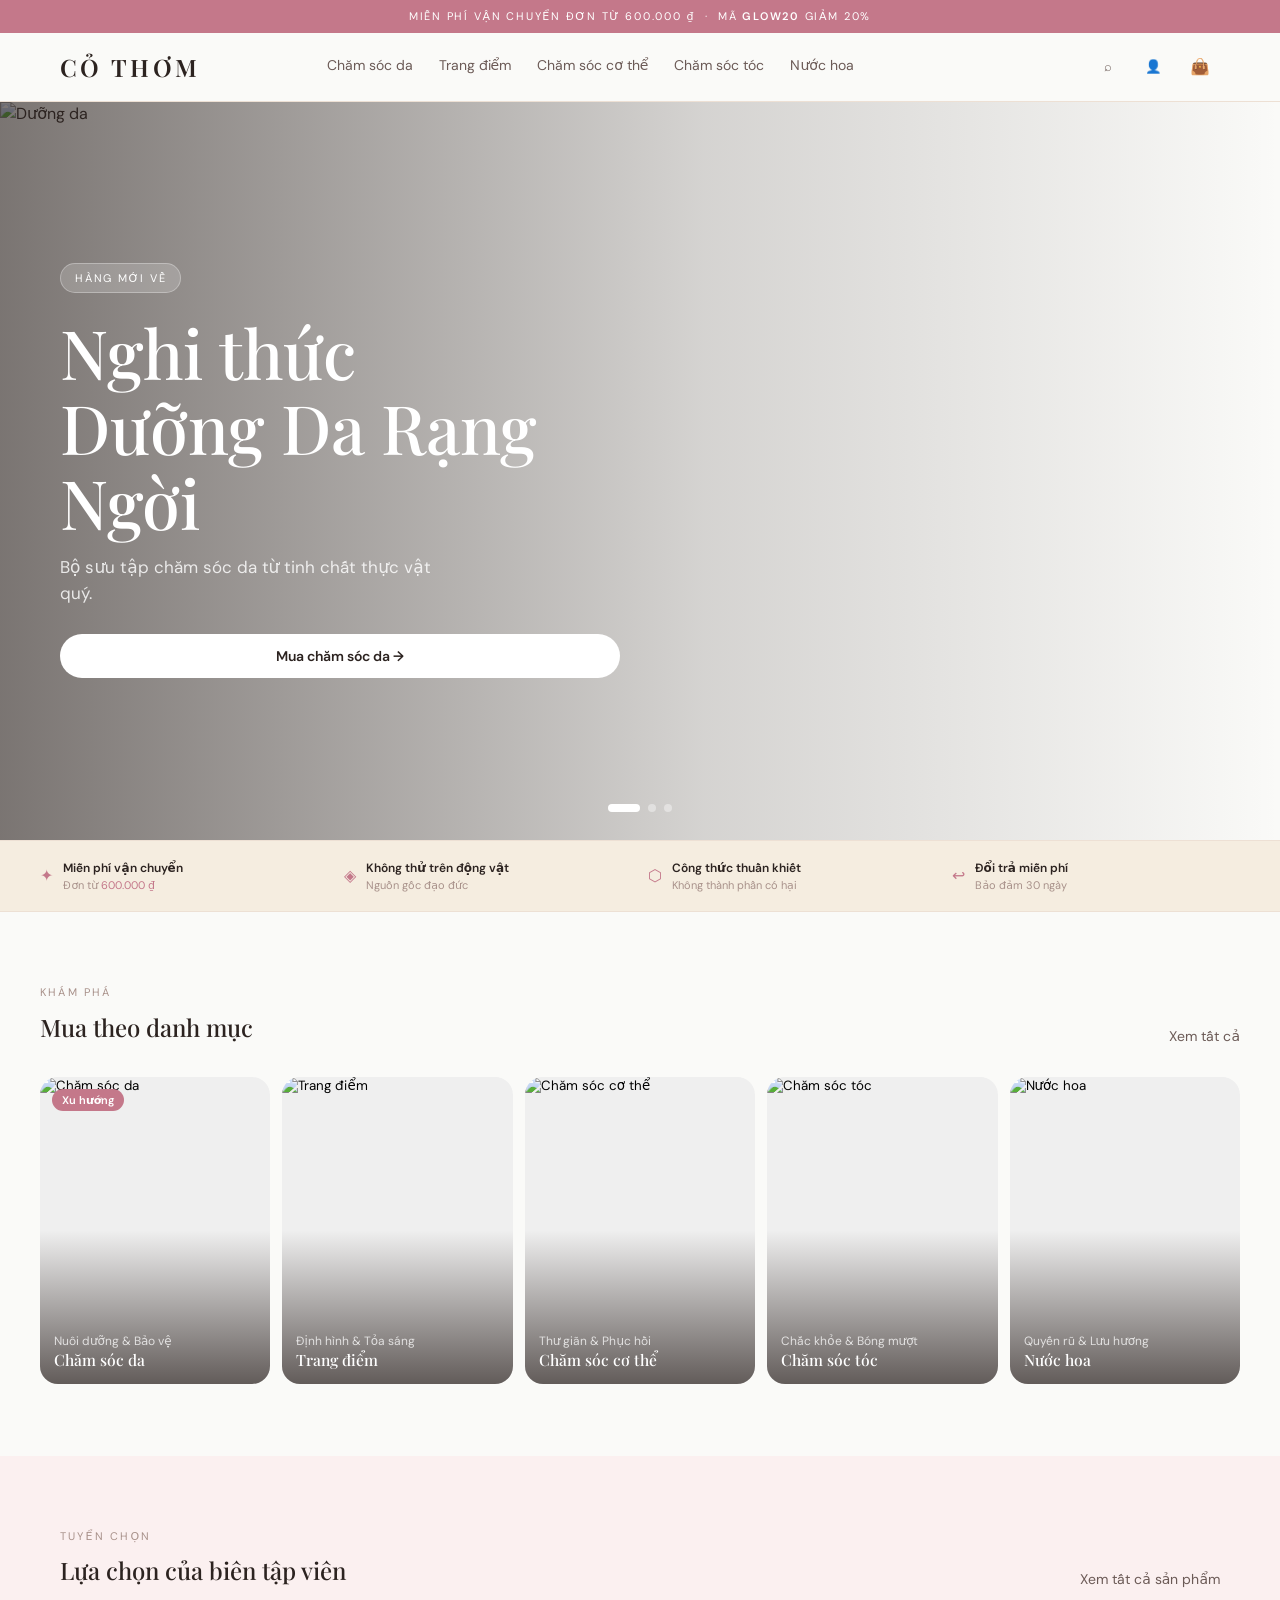
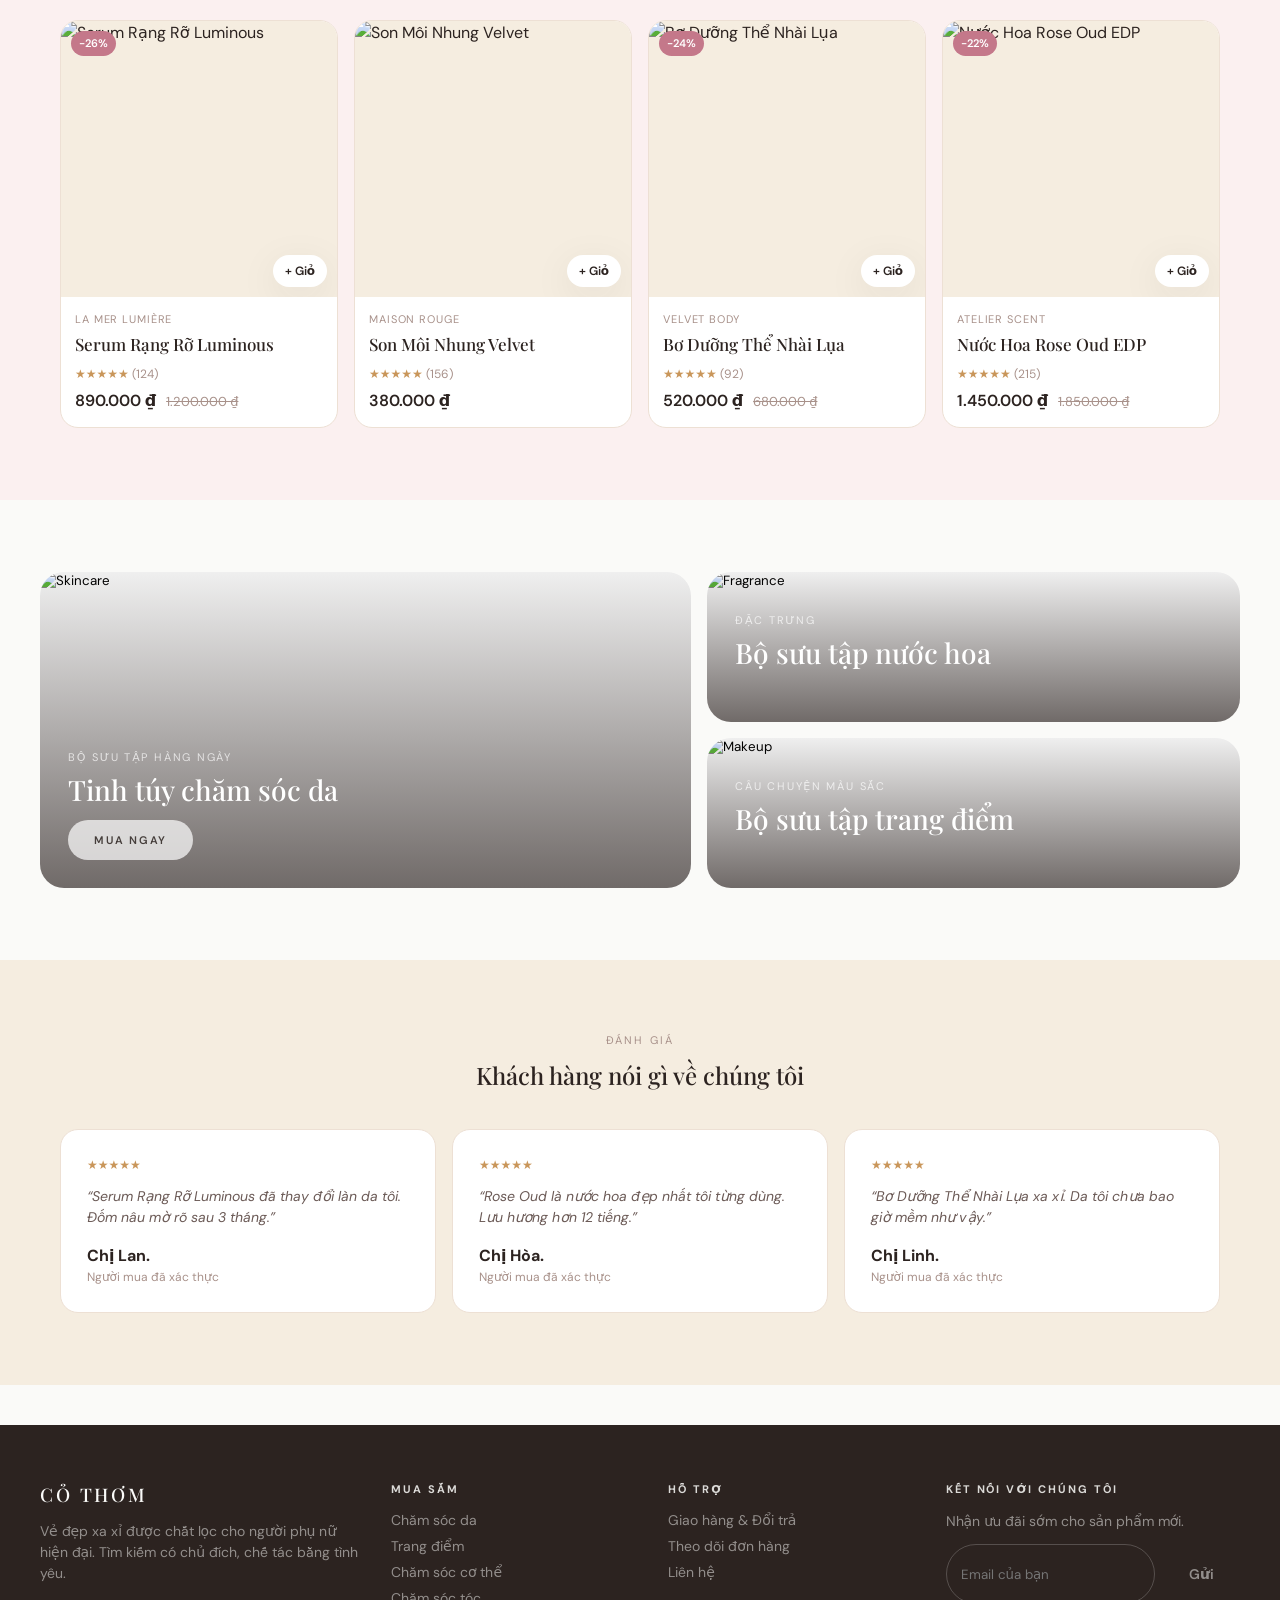
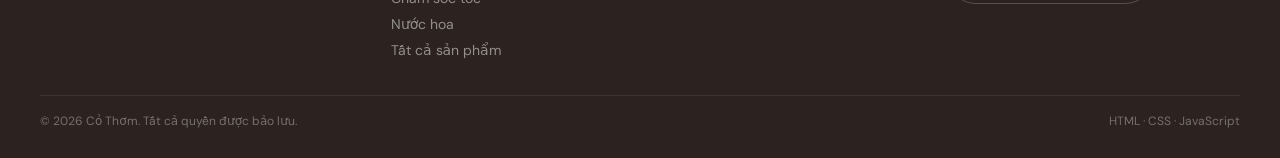
==== commit 28d0eb78: "feat: hoan thien trang quan tri admin - Khach hang: danh sach, reset mat khau ve "1", khoa / mo khoa" ====
--- a/index.html
+++ b/index.html
@@ -29,7 +29,7 @@
 
       <section class="promise">
         <div class="wrap promise-grid">
-          <div class="promise-item"><span>✦</span><div><p>Miễn phí vận chuyển</p><small>Đơn từ 600.000₫</small></div></div>
+          <div class="promise-item"><span>✦</span><div><p>Miễn phí vận chuyển</p><small>Đơn từ <span data-free-ship></span></small></div></div>
           <div class="promise-item"><span>◈</span><div><p>Không thử trên động vật</p><small>Nguồn gốc đạo đức</small></div></div>
           <div class="promise-item"><span>⬡</span><div><p>Công thức thuần khiết</p><small>Không thành phần có hại</small></div></div>
           <div class="promise-item"><span>↩</span><div><p>Đổi trả miễn phí</p><small>Bảo đảm 30 ngày</small></div></div>
@@ -198,7 +198,7 @@
     }
 
     function renderCatalog() {
-      const list = loadProducts().filter((p) => {
+      const list = shopProducts().filter((p) => {
         const okCat = !catFilter || p.category === catFilter;
         const okPrice = p.price >= priceRange[0] && p.price <= priceRange[1];
         const okQ = !searchQ || (p.name + p.brand + p.category).toLowerCase().includes(searchQ.toLowerCase());
@@ -221,7 +221,7 @@
         ${i === 0 ? '<span class="trend">Xu hướng</span>' : ""}
         <div class="info"><small>${CATEGORY_META[c].tagline}</small><h3>${CATEGORY_LABELS[c]}</h3></div>
       </button>`).join("");
-    const featured = loadProducts().filter((p) => ["1", "5", "8", "12"].includes(p.id));
+    const featured = shopProducts().filter((p) => ["1", "5", "8", "12"].includes(p.id));
     document.getElementById("featured-grid").innerHTML = featured.map(productCard).join("");
     renderHero();
     setInterval(() => { slideIndex = (slideIndex + 1) % slides.length; renderHero(); }, 5500);
--- a/css/style.css
+++ b/css/style.css
@@ -663,14 +663,21 @@
 .st-ship { background: #eef4ff; color: #3558a6; }
 .st-wait { background: #fff6e8; color: #a06720; }
 .st-cancel { background: #f3f1ef; color: #7a726c; }
-.chart {
-  height: 220px;
-  background: linear-gradient(180deg, rgba(196, 120, 138, 0.18), transparent 70%);
-  border-radius: 16px;
-  position: relative;
-  overflow: hidden;
-}
-.chart svg { width: 100%; height: 100%; }
+.st-low { background: #fdecec; color: #b23b3b; }
+tr.row-low td { background: #fff7f6; }
+.admin-filters { display: flex; flex-wrap: wrap; gap: 12px; align-items: flex-end; margin-bottom: 16px; }
+.admin-filters .field { margin: 0; flex: 1 1 160px; max-width: 240px; }
+.admin-section { margin-top: 32px; }
+.admin-section h2 { font-size: 22px; margin-bottom: 4px; }
+.admin-section > .muted { margin-bottom: 14px; }
+.date-pick { position: relative; }
+.date-pick input[readonly] { cursor: pointer; }
+.date-pick input[type] { position: absolute; inset: 0; opacity: 0; pointer-events: none; }
+td .cell-input { width: 90px; border: 1px solid var(--border); border-radius: 8px; padding: 6px 8px; }
+.bars { display: flex; align-items: stretch; gap: 8px; height: 200px; }
+.bar-col { flex: 1; display: flex; flex-direction: column; align-items: center; gap: 6px; font-size: 11px; }
+.bar-track { flex: 1; width: 100%; display: flex; align-items: flex-end; background: #fbf6f4; border-radius: 8px; }
+.bar { width: 100%; min-height: 2px; background: #b56f7e; border-radius: 8px 8px 0 0; }
 
 @media (max-width: 799px) {
   .admin-aside, .admin-aside.open, .admin-aside.desk {
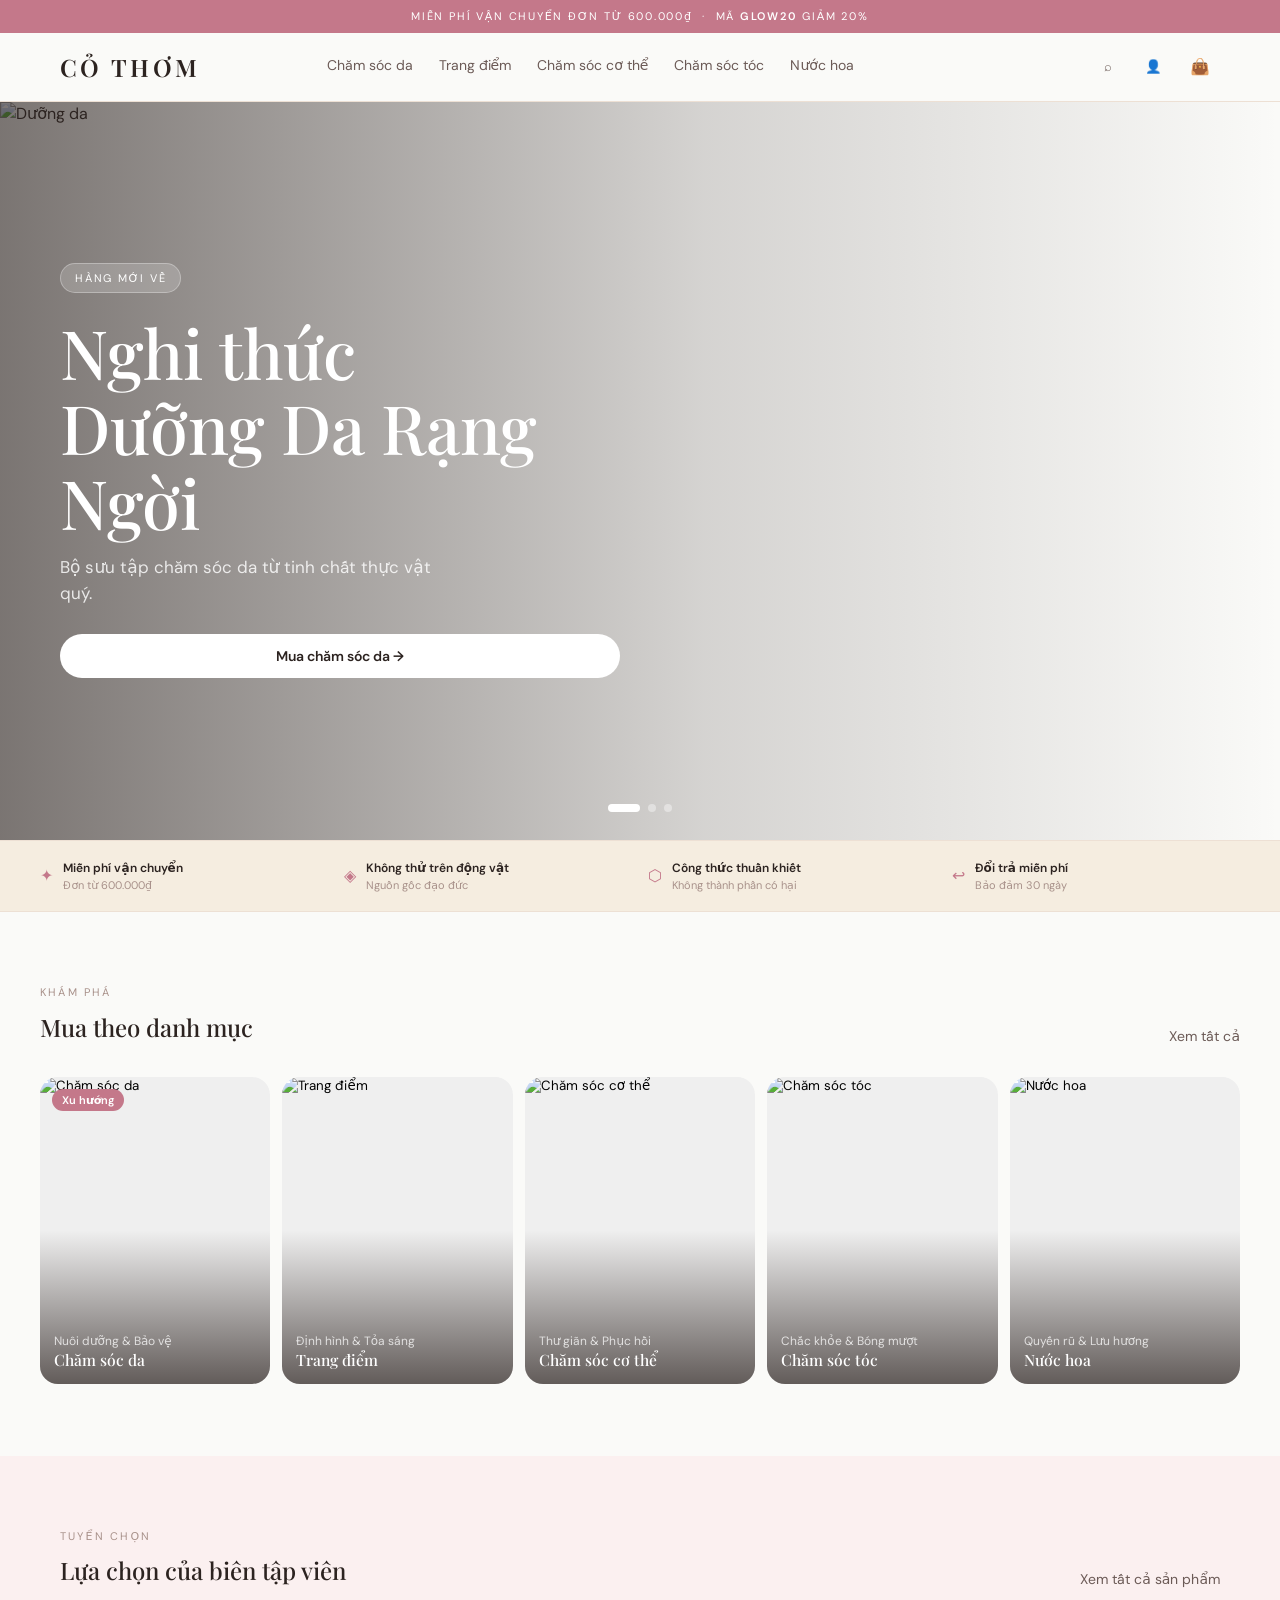
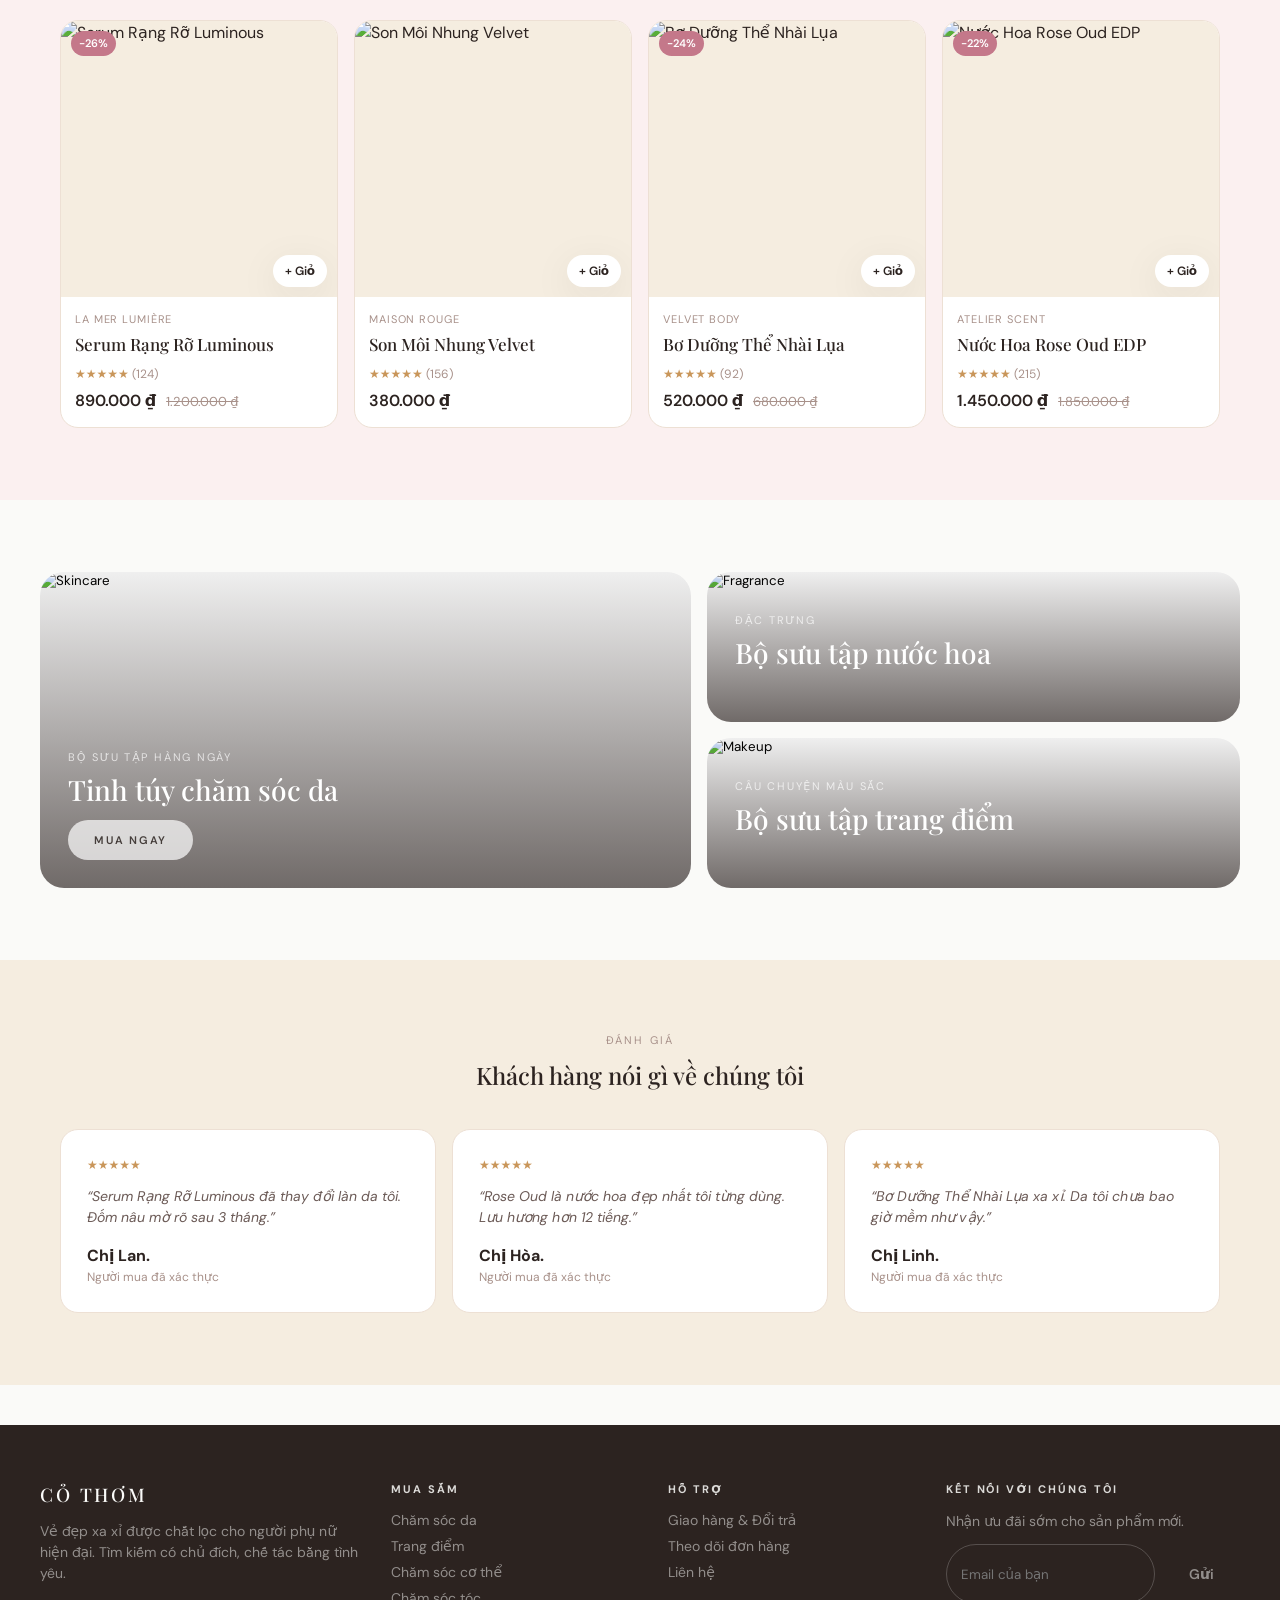
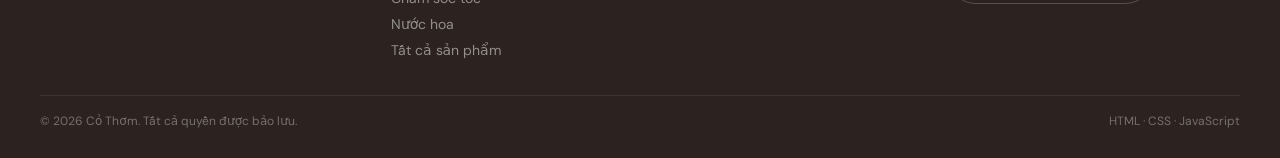
==== commit f8406cc7: "Khoi tao nhanh chot" ====
--- a/index.html
+++ b/index.html
@@ -4,7 +4,7 @@
   <meta charset="UTF-8" />
   <meta name="viewport" content="width=device-width, initial-scale=1.0" />
   <title>Cỏ Thơm — Mỹ phẩm cao cấp</title>
-  <link rel="stylesheet" href="css/style.css" />
+  <link rel="stylesheet" href="css/user.css" />
 </head>
 <body>
   <div id="site-header"></div>
@@ -29,7 +29,7 @@
 
       <section class="promise">
         <div class="wrap promise-grid">
-          <div class="promise-item"><span>✦</span><div><p>Miễn phí vận chuyển</p><small>Đơn từ <span data-free-ship></span></small></div></div>
+          <div class="promise-item"><span>✦</span><div><p>Miễn phí vận chuyển</p><small>Đơn từ 600.000₫</small></div></div>
           <div class="promise-item"><span>◈</span><div><p>Không thử trên động vật</p><small>Nguồn gốc đạo đức</small></div></div>
           <div class="promise-item"><span>⬡</span><div><p>Công thức thuần khiết</p><small>Không thành phần có hại</small></div></div>
           <div class="promise-item"><span>↩</span><div><p>Đổi trả miễn phí</p><small>Bảo đảm 30 ngày</small></div></div>
@@ -118,6 +118,19 @@
         <nav class="crumb">
           <button onclick="showHome()">Trang chủ</button> / <span id="crumb-cat">Cửa hàng</span>
         </nav>
+        <form class="catalog-search" id="catalog-search" onsubmit="applyAdvancedSearch(event)">
+          <div class="catalog-search-title">
+            <div><p class="kicker">Tìm kiếm nâng cao</p><h2 class="font-display">Tìm sản phẩm phù hợp</h2></div>
+            <button class="btn-ghost" type="button" onclick="resetCatalogFilters()">Xóa bộ lọc</button>
+          </div>
+          <div class="catalog-search-fields">
+            <label>Tên sản phẩm<input name="name" type="search" placeholder="Ví dụ: serum..." value=""></label>
+            <label>Loại sản phẩm<select name="category"><option value="">Tất cả loại</option></select></label>
+            <label>Giá từ<input name="minPrice" type="number" min="0" placeholder="0"></label>
+            <label>Đến giá<input name="maxPrice" type="number" min="0" placeholder="Không giới hạn"></label>
+            <button class="btn btn-rose" type="submit">Tìm kiếm</button>
+          </div>
+        </form>
         <div class="row-head">
           <div>
             <p class="kicker">Cửa hàng</p>
@@ -129,11 +142,7 @@
           <aside class="filters">
             <h3>Danh mục</h3>
             <button class="filter-btn active" onclick="filterCat('')">Tất cả</button>
-            <button class="filter-btn" onclick="filterCat('Skincare')">Chăm sóc da</button>
-            <button class="filter-btn" onclick="filterCat('Makeup')">Trang điểm</button>
-            <button class="filter-btn" onclick="filterCat('Bodycare')">Chăm sóc cơ thể</button>
-            <button class="filter-btn" onclick="filterCat('Hair')">Chăm sóc tóc</button>
-            <button class="filter-btn" onclick="filterCat('Fragrance')">Nước hoa</button>
+            <div id="category-filters"></div>
             <h3 style="margin-top:18px">Giá</h3>
             <button class="filter-btn" onclick="filterPrice(0, 500000)">Dưới 500.000₫</button>
             <button class="filter-btn" onclick="filterPrice(500000, 900000)">500.000₫ – 900.000₫</button>
@@ -142,6 +151,7 @@
           </aside>
           <div class="product-grid" id="catalog-grid"></div>
         </div>
+        <nav class="catalog-pagination" id="catalog-pagination" aria-label="Phân trang sản phẩm"></nav>
       </div>
     </div>
   </main>
@@ -159,6 +169,10 @@
     let catFilter = "";
     let priceRange = [0, 99999999];
     let searchQ = "";
+    let searchMinPrice = "";
+    let searchMaxPrice = "";
+    let catalogPage = 1;
+    const catalogPageSize = 8;
 
     function renderHero() {
       const s = slides[slideIndex];
@@ -182,6 +196,7 @@
 
     function showCatalog(cat) {
       catFilter = cat || "";
+      catalogPage = 1;
       document.getElementById("view-home").classList.add("hidden");
       document.getElementById("view-catalog").classList.remove("hidden");
       renderCatalog();
@@ -190,44 +205,96 @@
 
     function filterCat(cat) {
       catFilter = cat;
+      catalogPage = 1;
       renderCatalog();
     }
     function filterPrice(min, max) {
       priceRange = [min, max];
-      renderCatalog();
+      catalogPage = 1;
+      renderCatalog();
+    }
+
+    function applyAdvancedSearch(e) {
+      e.preventDefault();
+      const form = new FormData(e.target);
+      searchQ = form.get("name").toString().trim();
+      catFilter = form.get("category").toString();
+      searchMinPrice = form.get("minPrice").toString();
+      searchMaxPrice = form.get("maxPrice").toString();
+      priceRange = [0, 99999999];
+      catalogPage = 1;
+      renderCatalog();
+    }
+
+    function resetCatalogFilters() {
+      catFilter = "";
+      searchQ = "";
+      searchMinPrice = "";
+      searchMaxPrice = "";
+      priceRange = [0, 99999999];
+      catalogPage = 1;
+      renderCatalog();
+    }
+
+    function changeCatalogPage(nextPage) {
+      catalogPage = nextPage;
+      renderCatalog();
+      document.getElementById("catalog-search").scrollIntoView({ behavior: "smooth", block: "start" });
     }
 
     function renderCatalog() {
-      const list = shopProducts().filter((p) => {
+      const list = loadProducts().filter((p) => {
+        if (p.hidden || !getCategoryList().some((category) => category.id === p.category)) return false;
         const okCat = !catFilter || p.category === catFilter;
-        const okPrice = p.price >= priceRange[0] && p.price <= priceRange[1];
-        const okQ = !searchQ || (p.name + p.brand + p.category).toLowerCase().includes(searchQ.toLowerCase());
+        const minPrice = Math.max(priceRange[0], searchMinPrice === "" ? 0 : Number(searchMinPrice));
+        const maxPrice = Math.min(priceRange[1], searchMaxPrice === "" ? 99999999 : Number(searchMaxPrice));
+        const okPrice = p.price >= minPrice && p.price <= maxPrice;
+        const okQ = !searchQ || p.name.toLowerCase().includes(searchQ.toLowerCase());
         return okCat && okPrice && okQ;
       });
-      document.getElementById("catalog-grid").innerHTML = list.map(productCard).join("") || "<p class='muted'>Không có sản phẩm phù hợp.</p>";
-      document.getElementById("catalog-title").textContent = catFilter ? CATEGORY_LABELS[catFilter] : "Tất cả sản phẩm";
-      document.getElementById("crumb-cat").textContent = catFilter ? CATEGORY_LABELS[catFilter] : "Cửa hàng";
-      document.getElementById("catalog-count").textContent = list.length + " sản phẩm";
+      const pageCount = Math.ceil(list.length / catalogPageSize);
+      catalogPage = Math.max(1, Math.min(catalogPage, pageCount || 1));
+      const start = (catalogPage - 1) * catalogPageSize;
+      const pageItems = list.slice(start, start + catalogPageSize);
+      document.getElementById("catalog-grid").innerHTML = pageItems.map(productCard).join("") || "<p class='muted'>Không có sản phẩm phù hợp.</p>";
+      document.getElementById("catalog-title").textContent = catFilter ? categoryLabel(catFilter) : "Tất cả sản phẩm";
+      document.getElementById("crumb-cat").textContent = catFilter ? categoryLabel(catFilter) : "Cửa hàng";
+      document.getElementById("catalog-count").textContent = list.length ? `${start + 1}–${Math.min(start + catalogPageSize, list.length)} / ${list.length} sản phẩm` : "0 sản phẩm";
+      document.getElementById("category-filters").innerHTML = getCategoryList().map((category) =>
+        `<button class="filter-btn" onclick="filterCat('${category.id}')">${category.label}</button>`
+      ).join("");
+      const searchForm = document.getElementById("catalog-search");
+      searchForm.elements.name.value = searchQ;
+      searchForm.elements.category.innerHTML = `<option value="">Tất cả loại</option>${getCategoryList().map((category) => `<option value="${category.id}">${category.label}</option>`).join("")}`;
+      searchForm.elements.category.value = catFilter;
+      searchForm.elements.minPrice.value = searchMinPrice;
+      searchForm.elements.maxPrice.value = searchMaxPrice;
+      document.getElementById("catalog-pagination").innerHTML = pageCount > 1
+        ? `<button class="btn-outline" ${catalogPage === 1 ? "disabled" : ""} onclick="changeCatalogPage(${catalogPage - 1})">← Trước</button>
+          <span>Trang ${catalogPage} / ${pageCount}</span>
+          <button class="btn-outline" ${catalogPage === pageCount ? "disabled" : ""} onclick="changeCatalogPage(${catalogPage + 1})">Tiếp →</button>`
+        : "";
       document.querySelectorAll(".filters .filter-btn").forEach((btn) => {
         const label = btn.textContent.trim();
-        btn.classList.toggle("active", (catFilter && label === CATEGORY_LABELS[catFilter]) || (!catFilter && label === "Tất cả"));
+        btn.classList.toggle("active", (catFilter && label === categoryLabel(catFilter)) || (!catFilter && label === "Tất cả"));
       });
     }
 
     initShop();
-    document.getElementById("cat-grid").innerHTML = CATEGORIES.map((c, i) => `
-      <button class="cat-card" onclick="showCatalog('${c}')">
-        <img src="${CATEGORY_META[c].image}" alt="${CATEGORY_LABELS[c]}">
+    document.getElementById("cat-grid").innerHTML = getCategoryList().map((c, i) => `
+      <button class="cat-card" onclick="showCatalog('${c.id}')">
+        <img src="${c.image}" alt="${c.label}">
         ${i === 0 ? '<span class="trend">Xu hướng</span>' : ""}
-        <div class="info"><small>${CATEGORY_META[c].tagline}</small><h3>${CATEGORY_LABELS[c]}</h3></div>
+        <div class="info"><small>${c.tagline}</small><h3>${c.label}</h3></div>
       </button>`).join("");
-    const featured = shopProducts().filter((p) => ["1", "5", "8", "12"].includes(p.id));
+    const featured = loadProducts().filter((p) => !p.hidden && getCategoryList().some((category) => category.id === p.category) && ["1", "5", "8", "12"].includes(p.id));
     document.getElementById("featured-grid").innerHTML = featured.map(productCard).join("");
     renderHero();
     setInterval(() => { slideIndex = (slideIndex + 1) % slides.length; renderHero(); }, 5500);
 
     const p = params();
     searchQ = p.get("q") || "";
+    catFilter = p.get("cat") || "";
     if (p.get("view") === "catalog") showCatalog(p.get("cat") || "");
   </script>
 </body>
--- a/css/user.css
+++ b/css/user.css
@@ -0,0 +1,681 @@
+@import url("https://fonts.googleapis.com/css2?family=Playfair+Display:ital,wght@0,400;0,500;0,600;0,700;1,400&family=DM+Sans:opsz,wght@9..40,300;9..40,400;9..40,500;9..40,600&display=swap");
+
+:root {
+  --cream: #fafaf8;
+  --beige: #f5ede0;
+  --blush-light: #fbf0f0;
+  --blush: #f0d0d4;
+  --rose: #c4788a;
+  --rose-dark: #a0607a;
+  --gold: #c9965a;
+  --dark: #2c2320;
+  --medium: #6b5a56;
+  --muted: #a8918a;
+  --border: #ede0d4;
+  --success: #7aab8a;
+  --white: #fff;
+  --shadow: 0 10px 40px rgba(44, 35, 32, 0.08);
+  --radius: 18px;
+  --max: 1200px;
+  --display: "Playfair Display", Georgia, serif;
+  --sans: "DM Sans", system-ui, sans-serif;
+}
+
+* { box-sizing: border-box; margin: 0; padding: 0; }
+html { scroll-behavior: smooth; }
+body {
+  font-family: var(--sans);
+  background: var(--cream);
+  color: var(--dark);
+  min-height: 100vh;
+  line-height: 1.5;
+}
+img { max-width: 100%; display: block; }
+button, input, select, textarea { font-family: inherit; }
+a { color: inherit; text-decoration: none; }
+.font-display { font-family: var(--display); }
+.hidden { display: none !important; }
+
+.announce {
+  background: var(--rose);
+  color: #fff;
+  text-align: center;
+  font-size: 11px;
+  letter-spacing: 0.16em;
+  padding: 8px 12px;
+}
+.announce b { font-weight: 600; }
+
+.site-header {
+  position: sticky;
+  top: 0;
+  z-index: 40;
+  background: rgba(250, 250, 248, 0.95);
+  backdrop-filter: blur(10px);
+  border-bottom: 1px solid var(--border);
+}
+.header-inner {
+  max-width: var(--max);
+  margin: 0 auto;
+  padding: 0 20px;
+  height: 68px;
+  display: flex;
+  align-items: center;
+  gap: 18px;
+}
+.logo {
+  font-family: var(--display);
+  font-size: 24px;
+  letter-spacing: 0.14em;
+  font-weight: 600;
+  background: none;
+  border: none;
+  cursor: pointer;
+  color: var(--dark);
+}
+.logo:hover { color: var(--rose); }
+.nav-desk {
+  display: none;
+  align-items: center;
+  gap: 26px;
+  margin: 0 auto;
+}
+.nav-desk button, .nav-link {
+  background: none;
+  border: none;
+  cursor: pointer;
+  font-size: 14px;
+  color: var(--medium);
+  padding-bottom: 2px;
+  border-bottom: 1px solid transparent;
+}
+.nav-desk button:hover, .nav-link:hover, .nav-desk button.active {
+  color: var(--dark);
+  border-color: var(--dark);
+}
+.nav-desk button.active { color: var(--rose); border-color: var(--rose); }
+.header-actions { display: flex; align-items: center; gap: 6px; margin-left: auto; }
+.icon-btn {
+  width: 40px;
+  height: 40px;
+  border: none;
+  background: none;
+  border-radius: 10px;
+  cursor: pointer;
+  color: var(--medium);
+  position: relative;
+  display: grid;
+  place-items: center;
+}
+.icon-btn:hover { color: var(--dark); background: var(--beige); }
+.badge-count {
+  position: absolute;
+  top: 4px;
+  right: 4px;
+  min-width: 16px;
+  height: 16px;
+  border-radius: 99px;
+  background: var(--rose);
+  color: #fff;
+  font-size: 10px;
+  display: grid;
+  place-items: center;
+  padding: 0 4px;
+}
+.menu-btn { display: grid; }
+.user-menu {
+  position: absolute;
+  right: 0;
+  top: 46px;
+  width: 220px;
+  background: #fff;
+  border: 1px solid var(--border);
+  border-radius: 14px;
+  box-shadow: var(--shadow);
+  padding: 8px;
+  z-index: 20;
+}
+.user-menu button, .user-menu a {
+  display: block;
+  width: 100%;
+  text-align: left;
+  padding: 10px 12px;
+  border: none;
+  background: none;
+  cursor: pointer;
+  border-radius: 10px;
+  font-size: 13px;
+  color: var(--dark);
+}
+.user-menu button:hover, .user-menu a:hover { background: var(--blush-light); }
+.account-menu-wrap:hover .user-menu,
+.account-menu-wrap:focus-within .user-menu { display: block !important; }
+.account-menu-wrap:hover [aria-haspopup="true"],
+.account-menu-wrap:focus-within [aria-haspopup="true"] { color: var(--dark); background: var(--beige); }
+.mobile-nav {
+  display: none;
+  padding: 12px 20px 18px;
+  border-top: 1px solid var(--border);
+  background: var(--cream);
+}
+.mobile-nav.open { display: grid; gap: 8px; }
+.mobile-nav button {
+  text-align: left;
+  background: none;
+  border: none;
+  padding: 10px 0;
+  cursor: pointer;
+  color: var(--medium);
+}
+
+.search-bar {
+  max-width: var(--max);
+  margin: 0 auto;
+  padding: 10px 20px 14px;
+}
+.search-bar input {
+  width: 100%;
+  border: 1px solid var(--border);
+  background: #fff;
+  border-radius: 999px;
+  padding: 12px 18px;
+  outline: none;
+}
+.search-bar input:focus { border-color: var(--rose); }
+
+.wrap { max-width: var(--max); margin: 0 auto; padding: 0 20px; }
+.section { padding: 72px 0; }
+.kicker { font-size: 11px; letter-spacing: 0.2em; text-transform: uppercase; color: var(--muted); margin-bottom: 8px; }
+h1, h2, h3 { font-family: var(--display); font-weight: 500; }
+.muted { color: var(--muted); }
+.medium { color: var(--medium); }
+
+.btn {
+  display: inline-flex;
+  align-items: center;
+  justify-content: center;
+  gap: 8px;
+  border: none;
+  cursor: pointer;
+  border-radius: 999px;
+  padding: 13px 26px;
+  font-weight: 600;
+  font-size: 14px;
+  transition: 0.2s;
+}
+.btn-white { background: #fff; color: var(--dark); }
+.btn-white:hover { background: var(--rose); color: #fff; }
+.btn-rose { background: var(--rose); color: #fff; }
+.btn-rose:hover { background: var(--rose-dark); }
+.btn-dark { background: var(--dark); color: #fff; }
+.btn-outline {
+  background: transparent;
+  border: 1px solid var(--border);
+  color: var(--dark);
+  border-radius: 999px;
+  padding: 12px 22px;
+  cursor: pointer;
+}
+.btn-outline:hover { border-color: var(--rose); color: var(--rose); }
+.btn-ghost { background: none; border: none; cursor: pointer; color: var(--medium); font-size: 14px; }
+.btn-ghost:hover { color: var(--dark); }
+
+.hero {
+  position: relative;
+  height: min(82vh, 760px);
+  min-height: 520px;
+  overflow: hidden;
+}
+.hero-slide {
+  position: absolute;
+  inset: 0;
+  opacity: 0;
+  transition: opacity 1s;
+}
+.hero-slide.active { opacity: 1; }
+.hero-slide img { width: 100%; height: 100%; object-fit: cover; }
+.hero-slide::after {
+  content: "";
+  position: absolute;
+  inset: 0;
+  background: linear-gradient(90deg, rgba(44, 35, 32, 0.62), rgba(44, 35, 32, 0.18) 55%, transparent);
+}
+.hero-copy {
+  position: relative;
+  z-index: 2;
+  height: 100%;
+  display: flex;
+  flex-direction: column;
+  justify-content: center;
+  max-width: 560px;
+}
+.pill {
+  display: inline-block;
+  width: fit-content;
+  padding: 6px 14px;
+  border-radius: 999px;
+  background: rgba(255, 255, 255, 0.18);
+  color: #fff;
+  border: 1px solid rgba(255, 255, 255, 0.3);
+  font-size: 11px;
+  letter-spacing: 0.16em;
+  text-transform: uppercase;
+  margin-bottom: 22px;
+}
+.hero h1 { color: #fff; font-size: clamp(36px, 6vw, 68px); line-height: 1.1; margin-bottom: 16px; white-space: pre-line; }
+.hero p { color: rgba(255, 255, 255, 0.82); font-size: 17px; max-width: 380px; margin-bottom: 28px; }
+.dots {
+  position: absolute;
+  bottom: 28px;
+  left: 50%;
+  transform: translateX(-50%);
+  display: flex;
+  gap: 8px;
+  z-index: 3;
+}
+.dots button {
+  width: 8px;
+  height: 8px;
+  border-radius: 99px;
+  border: none;
+  background: rgba(255, 255, 255, 0.4);
+  cursor: pointer;
+}
+.dots button.active { width: 32px; background: #fff; }
+
+.promise {
+  background: var(--beige);
+  border-top: 1px solid var(--border);
+  border-bottom: 1px solid var(--border);
+}
+.promise-grid {
+  display: grid;
+  grid-template-columns: 1fr 1fr;
+  gap: 16px;
+  padding: 18px 0;
+}
+.promise-item { display: flex; align-items: center; gap: 10px; }
+.promise-item span { color: var(--rose); }
+.promise-item p { font-size: 12px; font-weight: 600; }
+.promise-item small { display: block; font-weight: 400; color: var(--muted); font-size: 11px; }
+
+.row-head { display: flex; align-items: end; justify-content: space-between; margin-bottom: 32px; gap: 12px; }
+.cat-grid {
+  display: grid;
+  grid-template-columns: 1fr 1fr;
+  gap: 12px;
+}
+.cat-card {
+  position: relative;
+  aspect-ratio: 3 / 4;
+  border-radius: 18px;
+  overflow: hidden;
+  border: none;
+  cursor: pointer;
+  text-align: left;
+}
+.cat-card img { width: 100%; height: 100%; object-fit: cover; transition: 0.6s; }
+.cat-card:hover img { transform: scale(1.08); }
+.cat-card::after {
+  content: "";
+  position: absolute;
+  inset: 0;
+  background: linear-gradient(to top, rgba(44, 35, 32, 0.72), transparent 50%);
+}
+.cat-card .info { position: absolute; left: 14px; right: 14px; bottom: 14px; z-index: 1; color: #fff; }
+.cat-card small { opacity: 0.75; font-size: 12px; }
+.trend {
+  position: absolute;
+  top: 12px;
+  left: 12px;
+  z-index: 1;
+  background: var(--rose);
+  color: #fff;
+  font-size: 11px;
+  font-weight: 600;
+  padding: 4px 10px;
+  border-radius: 99px;
+}
+
+.blush { background: var(--blush-light); }
+.product-grid {
+  display: grid;
+  grid-template-columns: 1fr 1fr;
+  gap: 16px;
+}
+.card {
+  background: #fff;
+  border: 1px solid var(--border);
+  border-radius: 18px;
+  overflow: hidden;
+  cursor: pointer;
+  transition: 0.2s;
+}
+.card:hover { transform: translateY(-3px); box-shadow: var(--shadow); }
+.card-img { position: relative; aspect-ratio: 1; background: var(--beige); overflow: hidden; }
+.card-img img { width: 100%; height: 100%; object-fit: cover; }
+.sale {
+  position: absolute;
+  top: 10px;
+  left: 10px;
+  background: var(--rose);
+  color: #fff;
+  font-size: 11px;
+  font-weight: 600;
+  padding: 4px 8px;
+  border-radius: 99px;
+}
+.quick-add {
+  position: absolute;
+  right: 10px;
+  bottom: 10px;
+  border: none;
+  background: #fff;
+  color: var(--dark);
+  border-radius: 99px;
+  padding: 8px 12px;
+  font-size: 12px;
+  font-weight: 600;
+  cursor: pointer;
+  box-shadow: var(--shadow);
+}
+.quick-add:hover { background: var(--rose); color: #fff; }
+.card-body { padding: 14px; }
+.card-body .brand { font-size: 11px; color: var(--muted); letter-spacing: 0.08em; text-transform: uppercase; }
+.card-body h3 { font-family: var(--display); font-size: 17px; margin: 4px 0 8px; }
+.price { font-weight: 600; }
+.price s { color: var(--muted); font-weight: 400; margin-left: 6px; font-size: 13px; }
+.stars { color: var(--gold); font-size: 12px; margin-bottom: 6px; }
+
+.editorial { display: grid; gap: 16px; }
+.banner {
+  position: relative;
+  min-height: 280px;
+  border-radius: 24px;
+  overflow: hidden;
+  cursor: pointer;
+  border: none;
+  text-align: left;
+  width: 100%;
+}
+.banner img { position: absolute; inset: 0; width: 100%; height: 100%; object-fit: cover; transition: 0.6s; }
+.banner:hover img { transform: scale(1.05); }
+.banner::after { content: ""; position: absolute; inset: 0; background: linear-gradient(to top, rgba(44, 35, 32, 0.65), transparent); }
+.banner-copy { position: absolute; left: 28px; bottom: 28px; z-index: 1; color: #fff; }
+.banner-copy span { font-size: 11px; letter-spacing: 0.16em; text-transform: uppercase; opacity: 0.7; }
+.banner-copy h3 { font-size: 28px; margin: 6px 0 12px; }
+.banner-sm { min-height: 150px; }
+.banner-sm .banner-copy { top: 50%; bottom: auto; transform: translateY(-50%); }
+
+.reviews { background: var(--beige); }
+.rev-grid { display: grid; gap: 16px; }
+.rev {
+  background: #fff;
+  border: 1px solid var(--border);
+  border-radius: 18px;
+  padding: 26px;
+}
+.rev p { font-size: 14px; color: var(--medium); font-style: italic; margin: 12px 0 16px; }
+
+.site-footer { background: var(--dark); color: rgba(250, 250, 248, 0.7); margin-top: 40px; }
+.foot-grid {
+  display: grid;
+  gap: 32px;
+  padding: 56px 0 28px;
+}
+.site-footer h3 { color: var(--cream); letter-spacing: 0.14em; margin-bottom: 12px; }
+.site-footer h4 { color: rgba(250, 250, 248, 0.85); font-size: 11px; letter-spacing: 0.18em; text-transform: uppercase; margin-bottom: 14px; }
+.site-footer p, .site-footer button, .site-footer a { color: rgba(250, 250, 248, 0.5); font-size: 14px; }
+.site-footer button { display: block; background: none; border: none; cursor: pointer; margin: 8px 0; text-align: left; }
+.site-footer button:hover, .site-footer a:hover { color: #fff; }
+.news { display: flex; gap: 8px; margin-top: 12px; }
+.news input {
+  flex: 1;
+  background: transparent;
+  border: 1px solid rgba(255, 255, 255, 0.2);
+  color: #fff;
+  border-radius: 999px;
+  padding: 10px 14px;
+  outline: none;
+}
+.foot-bottom { border-top: 1px solid rgba(255, 255, 255, 0.08); padding: 16px 0 28px; font-size: 12px; color: rgba(255, 255, 255, 0.35); display: flex; justify-content: space-between; gap: 12px; flex-wrap: wrap; }
+
+.overlay {
+  position: fixed;
+  inset: 0;
+  background: rgba(44, 35, 32, 0.45);
+  z-index: 60;
+  display: flex;
+  align-items: center;
+  justify-content: center;
+  padding: 20px;
+}
+.modal {
+  background: #fff;
+  width: min(460px, 100%);
+  border-radius: 22px;
+  padding: 28px;
+  box-shadow: var(--shadow);
+  max-height: 90vh;
+  overflow: auto;
+}
+.modal.wide { width: min(920px, 100%); }
+.modal h2 { font-size: 28px; margin-bottom: 8px; }
+.field { margin: 12px 0; }
+.field label { display: block; font-size: 12px; color: var(--medium); margin-bottom: 6px; }
+.field input, .field textarea, .field select {
+  width: 100%;
+  border: 1px solid var(--border);
+  border-radius: 12px;
+  padding: 12px 14px;
+  outline: none;
+  background: #fff;
+}
+.field input:focus, .field textarea:focus, .field select:focus { border-color: var(--rose); }
+.tabs { display: flex; gap: 8px; margin: 16px 0; }
+.tabs button {
+  border: none;
+  background: var(--beige);
+  padding: 8px 14px;
+  border-radius: 99px;
+  cursor: pointer;
+  color: var(--medium);
+}
+.tabs button.active { background: var(--rose); color: #fff; }
+
+.catalog-layout { display: grid; gap: 24px; padding: 36px 0 64px; }
+.catalog-search {
+  background: #fff;
+  border: 1px solid var(--border);
+  border-radius: 18px;
+  padding: 20px;
+  margin: 24px 0 0;
+}
+.catalog-search-title {
+  display: flex;
+  align-items: center;
+  justify-content: space-between;
+  gap: 12px;
+  margin-bottom: 14px;
+}
+.catalog-search-title h2 { font-size: 22px; }
+.catalog-search-fields {
+  display: grid;
+  grid-template-columns: 2fr 1.4fr 1fr 1fr auto;
+  align-items: end;
+  gap: 12px;
+}
+.catalog-search-fields label {
+  display: grid;
+  gap: 6px;
+  color: var(--medium);
+  font-size: 12px;
+}
+.catalog-search-fields input, .catalog-search-fields select {
+  width: 100%;
+  min-width: 0;
+  border: 1px solid var(--border);
+  border-radius: 10px;
+  padding: 11px 12px;
+  background: #fff;
+  color: var(--dark);
+}
+.catalog-pagination {
+  display: flex;
+  align-items: center;
+  justify-content: center;
+  gap: 14px;
+  padding: 28px 0 56px;
+  color: var(--medium);
+}
+.catalog-pagination:empty { display: none; }
+.catalog-pagination button:disabled {
+  opacity: 0.45;
+  cursor: not-allowed;
+}
+.account-order {
+  background: #fff;
+  border: 1px solid var(--border);
+  border-radius: 16px;
+  padding: 16px;
+  margin-top: 12px;
+}
+.account-order-head {
+  display: flex;
+  align-items: center;
+  justify-content: space-between;
+  gap: 16px;
+}
+.account-order-head > div:last-child { text-align: right; }
+.account-order details { margin-top: 12px; border-top: 1px solid var(--border); padding-top: 10px; }
+.account-order summary { cursor: pointer; color: var(--rose-dark); font-size: 13px; }
+.account-order-items { margin: 10px 0; }
+.account-order-items > div { display: flex; justify-content: space-between; gap: 12px; margin: 6px 0; font-size: 13px; }
+.checkout-save-address { display: flex; align-items: center; gap: 8px; font-size: 13px; color: var(--medium); }
+.checkout-payment-note { font-size: 12px; margin: -4px 0 12px; }
+.filters {
+  background: #fff;
+  border: 1px solid var(--border);
+  border-radius: 18px;
+  padding: 18px;
+}
+.filters h3 { font-size: 16px; margin-bottom: 12px; }
+.filter-btn {
+  display: block;
+  width: 100%;
+  text-align: left;
+  border: none;
+  background: none;
+  padding: 8px 0;
+  cursor: pointer;
+  color: var(--medium);
+}
+.filter-btn.active { color: var(--rose); font-weight: 600; }
+
+.crumb { font-size: 12px; color: var(--muted); margin: 22px 0; }
+.crumb button { background: none; border: none; cursor: pointer; color: var(--muted); }
+.crumb button:hover { color: var(--dark); }
+
+.detail { display: grid; gap: 28px; padding-bottom: 64px; }
+.gallery { display: grid; gap: 12px; }
+.main-photo {
+  background: var(--beige);
+  border-radius: 24px;
+  aspect-ratio: 1;
+  overflow: hidden;
+}
+.main-photo img { width: 100%; height: 100%; object-fit: cover; }
+.thumbs { display: flex; gap: 10px; }
+.thumbs button {
+  width: 72px;
+  height: 72px;
+  border-radius: 12px;
+  overflow: hidden;
+  border: 2px solid transparent;
+  padding: 0;
+  cursor: pointer;
+  background: var(--beige);
+}
+.thumbs button.active { border-color: var(--rose); }
+.thumbs img { width: 100%; height: 100%; object-fit: cover; }
+.qty {
+  display: inline-flex;
+  align-items: center;
+  border: 1px solid var(--border);
+  border-radius: 999px;
+  overflow: hidden;
+}
+.qty button { width: 38px; height: 38px; border: none; background: none; cursor: pointer; }
+.qty span { min-width: 28px; text-align: center; }
+.actions { display: flex; flex-wrap: wrap; gap: 10px; margin: 18px 0; }
+
+.cart-layout { display: grid; gap: 22px; padding-bottom: 64px; }
+.cart-item {
+  display: grid;
+  grid-template-columns: 92px 1fr auto;
+  gap: 14px;
+  background: #fff;
+  border: 1px solid var(--border);
+  border-radius: 18px;
+  padding: 14px;
+  align-items: center;
+}
+.cart-item img { width: 92px; height: 92px; object-fit: cover; border-radius: 12px; background: var(--beige); cursor: pointer; }
+.summary {
+  background: #fff;
+  border: 1px solid var(--border);
+  border-radius: 18px;
+  padding: 22px;
+  height: fit-content;
+}
+.line { display: flex; justify-content: space-between; margin: 8px 0; font-size: 14px; }
+.line.total { font-size: 18px; font-weight: 600; border-top: 1px solid var(--border); padding-top: 12px; margin-top: 12px; }
+.empty { text-align: center; padding: 80px 16px; }
+.empty-icon {
+  width: 80px;
+  height: 80px;
+  margin: 0 auto 18px;
+  border-radius: 50%;
+  background: var(--blush-light);
+  display: grid;
+  place-items: center;
+  color: var(--muted);
+}
+
+.toast {
+  position: fixed;
+  bottom: 22px;
+  right: 22px;
+  background: var(--dark);
+  color: #fff;
+  padding: 12px 18px;
+  border-radius: 12px;
+  font-size: 13px;
+  z-index: 80;
+  box-shadow: var(--shadow);
+}
+
+.status { display: inline-flex; padding: 4px 10px; border-radius: 99px; font-size: 11px; font-weight: 500; }
+.st-done { background: #ecf8f0; color: #2f7a4a; }
+.st-ship { background: #eef4ff; color: #3558a6; }
+.st-wait { background: #fff6e8; color: #a06720; }
+.st-cancel { background: #f3f1ef; color: #7a726c; }
+@media (max-width: 799px) {
+  .catalog-search-fields { grid-template-columns: repeat(2, minmax(0, 1fr)); }
+  .catalog-search-fields label:first-child { grid-column: 1 / -1; }
+  .catalog-search-fields > button { grid-column: 1 / -1; }
+}
+
+@media (min-width: 800px) {
+  .menu-btn { display: none; }
+  .nav-desk { display: flex; }
+  .promise-grid { grid-template-columns: repeat(4, 1fr); }
+  .cat-grid { grid-template-columns: repeat(5, 1fr); }
+  .product-grid { grid-template-columns: repeat(4, 1fr); }
+  .editorial { grid-template-columns: 1.1fr 0.9fr; }
+  .rev-grid { grid-template-columns: repeat(3, 1fr); }
+  .foot-grid { grid-template-columns: 1.3fr 1fr 1fr 1.2fr; }
+  .catalog-layout { grid-template-columns: 240px 1fr; }
+  .detail { grid-template-columns: 1fr 1fr; gap: 48px; }
+  .cart-layout { grid-template-columns: 1.7fr 0.9fr; }
+}
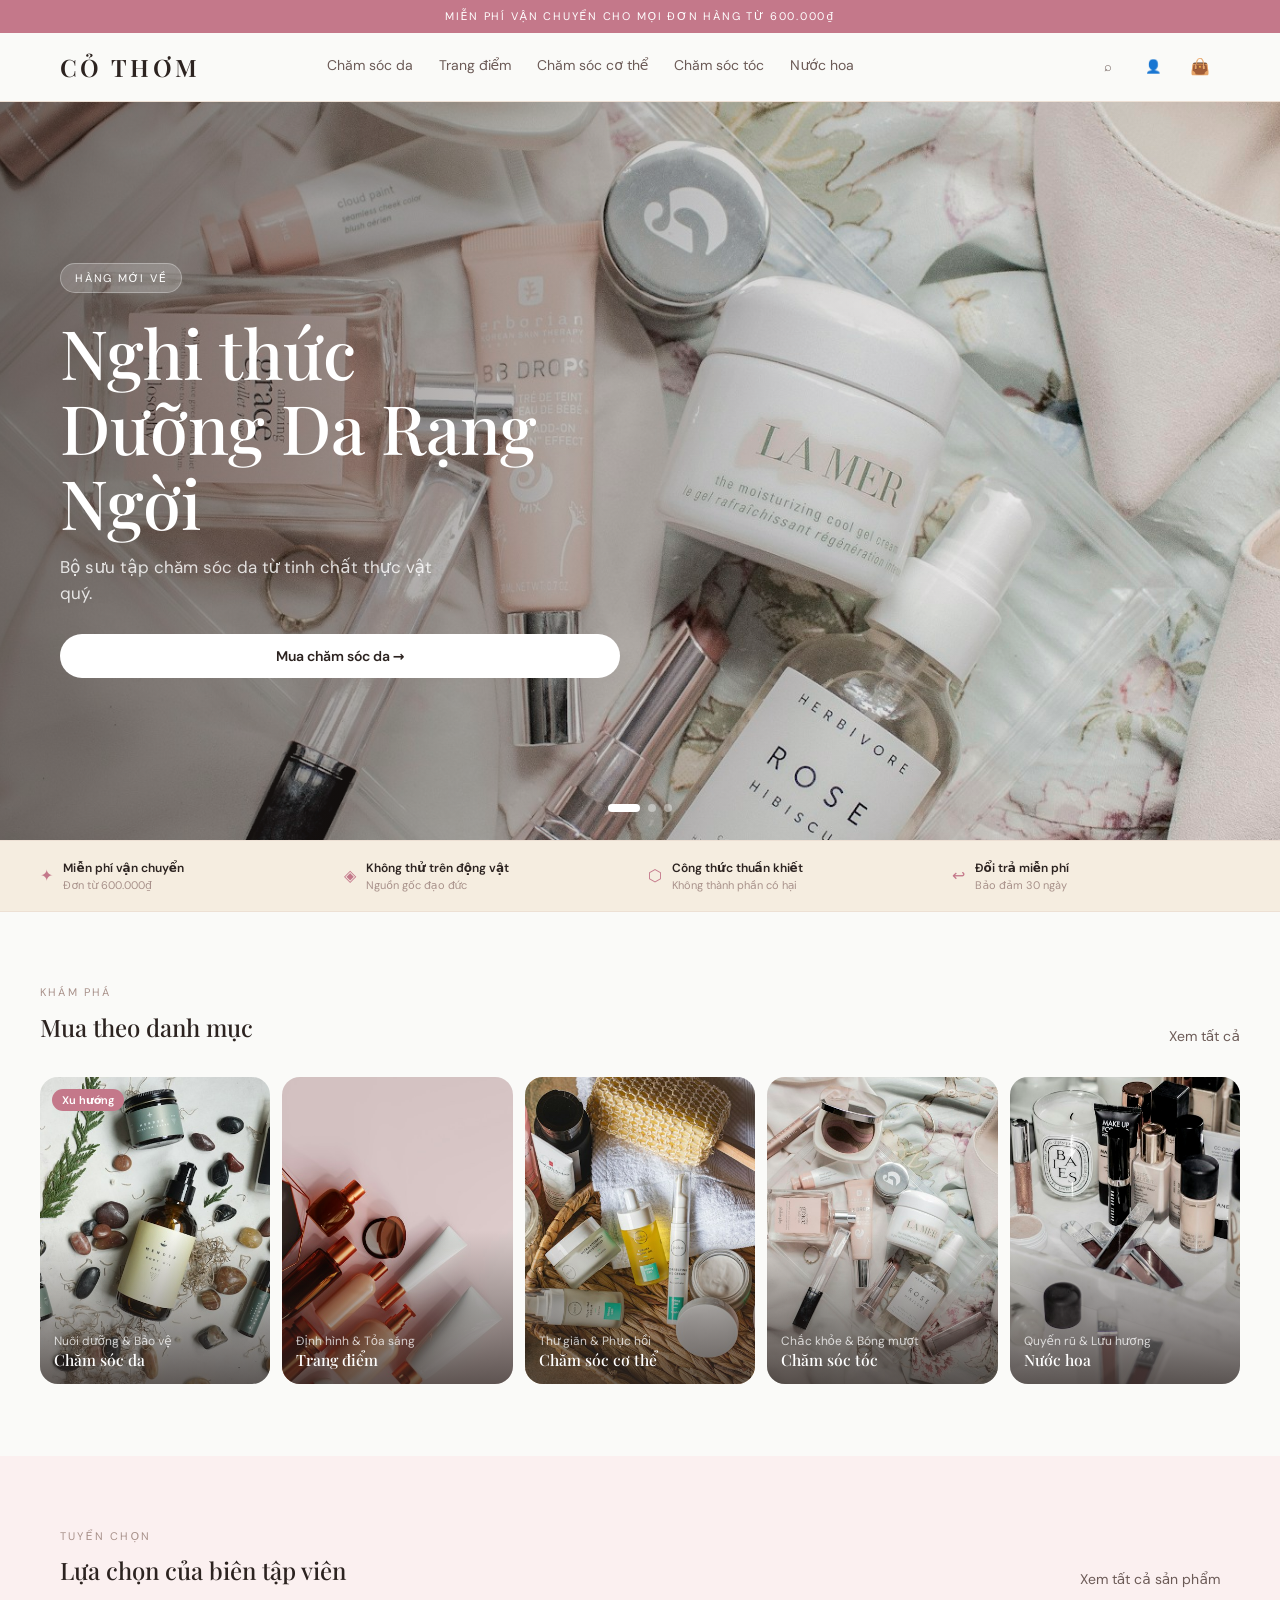
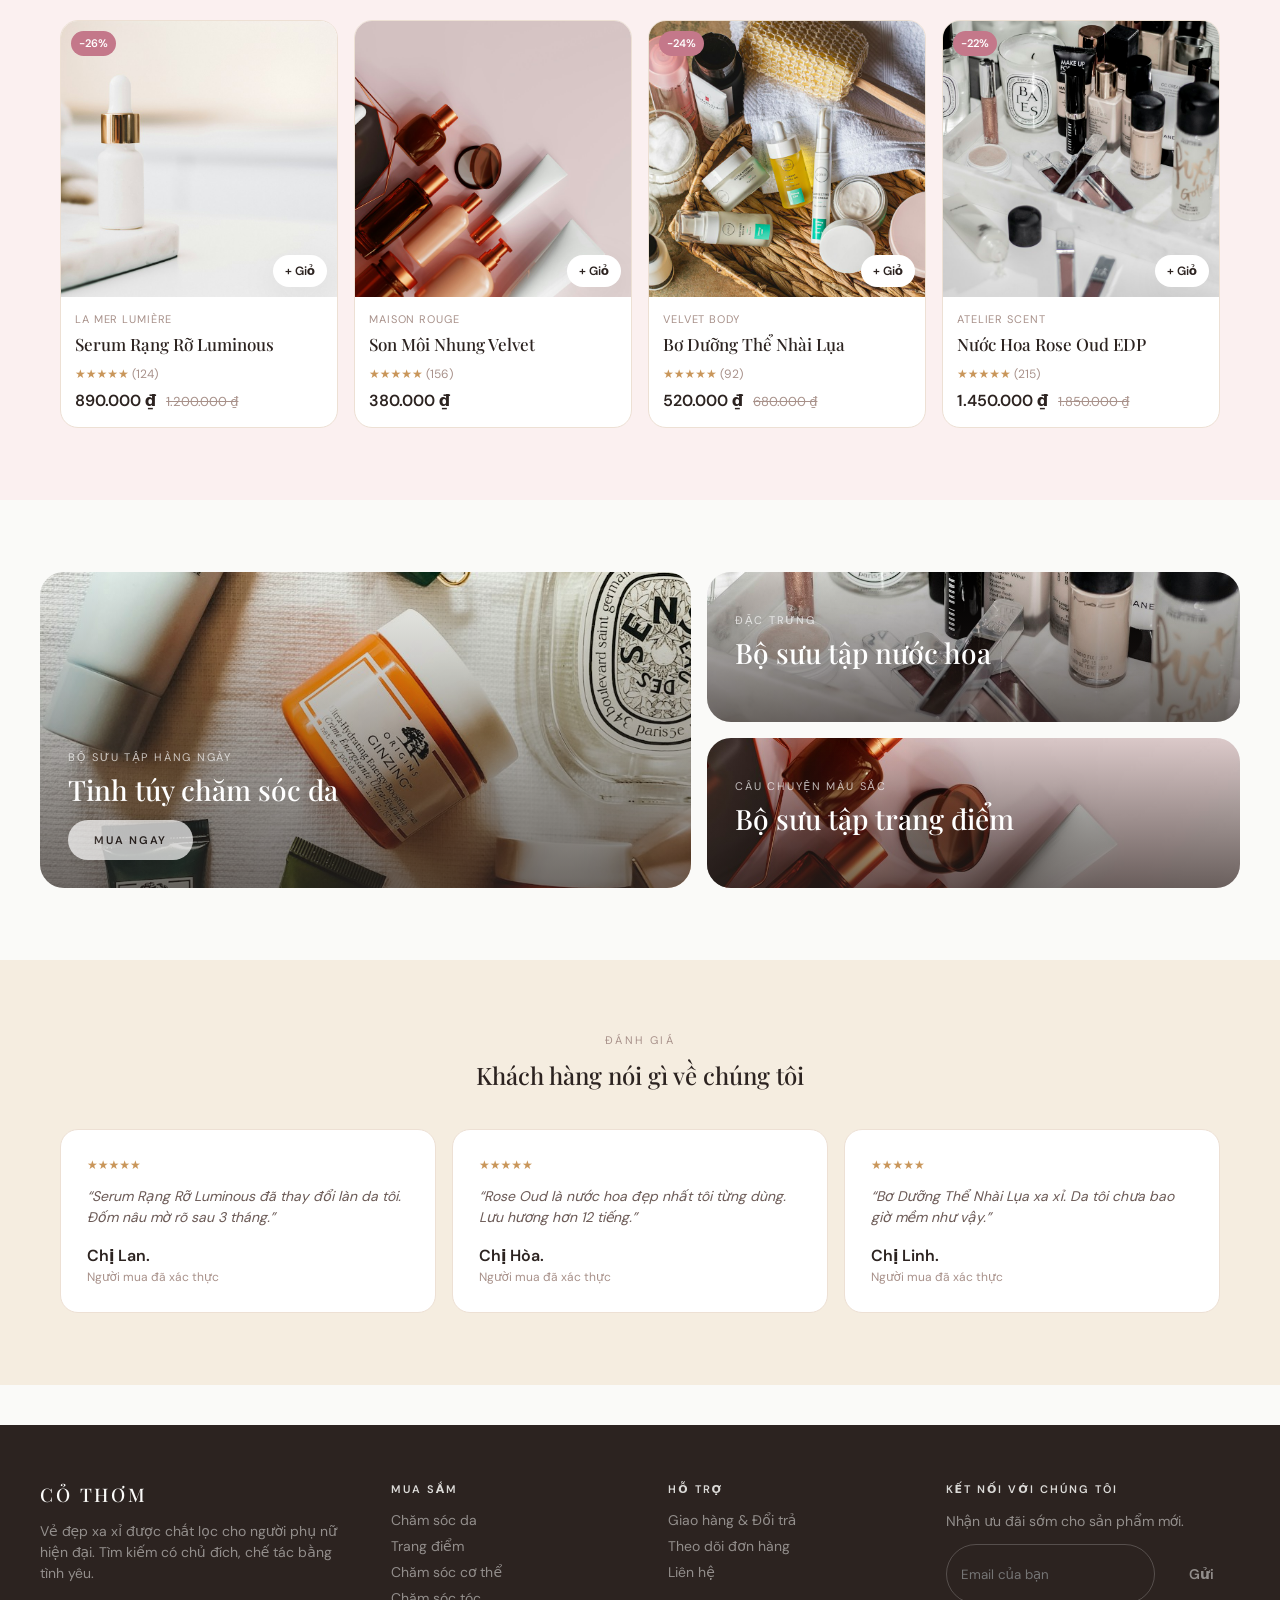
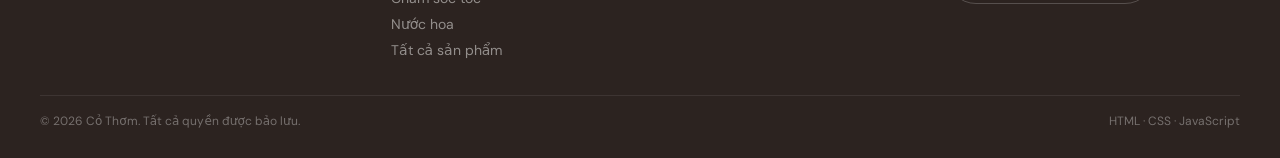
==== commit d2678862: "feat: trang admin viet bang HTML, sua cua hang theo yeu cau de - Admin: giao dien viet san trong adm" ====
--- a/index.html
+++ b/index.html
@@ -13,13 +13,13 @@
     <div id="view-home">
       <section class="hero">
         <div class="hero-slide active" data-slide="0">
-          <img src="https://images.unsplash.com/photo-1598528738936-c50861cc75a9?w=1600&h=800&fit=crop&auto=format" alt="Dưỡng da" />
+          <img src="images/photo-1598528738936-c50861cc75a9-1600x800.jpg" alt="Dưỡng da" />
         </div>
         <div class="hero-slide" data-slide="1">
-          <img src="https://images.unsplash.com/photo-1631730486572-226d1f595b68?w=1600&h=800&fit=crop&auto=format" alt="Trang điểm" />
+          <img src="images/photo-1631730486572-226d1f595b68-1600x800.jpg" alt="Trang điểm" />
         </div>
         <div class="hero-slide" data-slide="2">
-          <img src="https://images.unsplash.com/photo-1608979048467-6194dabc6a3d?w=1600&h=800&fit=crop&auto=format" alt="Nước hoa" />
+          <img src="images/photo-1608979048467-6194dabc6a3d-1600x800.jpg" alt="Nước hoa" />
         </div>
         <div class="wrap" style="position:relative;z-index:2;height:100%">
           <div class="hero-copy" id="hero-copy"></div>
@@ -63,7 +63,7 @@
       <section class="section wrap">
         <div class="editorial">
           <button class="banner" onclick="showCatalog('Skincare')">
-            <img src="https://images.unsplash.com/photo-1598440947619-2c35fc9aa908?w=900&h=600&fit=crop&auto=format" alt="Skincare" />
+            <img src="images/photo-1598440947619-2c35fc9aa908-900x600.jpg" alt="Skincare" />
             <div class="banner-copy">
               <span>Bộ sưu tập hàng ngày</span>
               <h3>Tinh túy chăm sóc da</h3>
@@ -72,11 +72,11 @@
           </button>
           <div style="display:grid;gap:16px">
             <button class="banner banner-sm" onclick="showCatalog('Fragrance')">
-              <img src="https://images.unsplash.com/photo-1608979048467-6194dabc6a3d?w=900&h=400&fit=crop&auto=format" alt="Fragrance" />
+              <img src="images/photo-1608979048467-6194dabc6a3d-900x400.jpg" alt="Fragrance" />
               <div class="banner-copy"><span>Đặc trưng</span><h3>Bộ sưu tập nước hoa</h3></div>
             </button>
             <button class="banner banner-sm" onclick="showCatalog('Makeup')">
-              <img src="https://images.unsplash.com/photo-1631730486572-226d1f595b68?w=900&h=400&fit=crop&auto=format" alt="Makeup" />
+              <img src="images/photo-1631730486572-226d1f595b68-900x400.jpg" alt="Makeup" />
               <div class="banner-copy"><span>Câu chuyện màu sắc</span><h3>Bộ sưu tập trang điểm</h3></div>
             </button>
           </div>
@@ -133,7 +133,6 @@
         </form>
         <div class="row-head">
           <div>
-            <p class="kicker">Cửa hàng</p>
             <h1 id="catalog-title">Tất cả sản phẩm</h1>
           </div>
           <p class="muted" id="catalog-count"></p>
@@ -221,6 +220,10 @@
       catFilter = form.get("category").toString();
       searchMinPrice = form.get("minPrice").toString();
       searchMaxPrice = form.get("maxPrice").toString();
+      if (searchMinPrice !== "" && searchMaxPrice !== "" && Number(searchMinPrice) > Number(searchMaxPrice)) {
+        toast("\"Giá từ\" phải nhỏ hơn hoặc bằng \"Đến giá\"");
+        return;
+      }
       priceRange = [0, 99999999];
       catalogPage = 1;
       renderCatalog();
@@ -244,7 +247,7 @@
 
     function renderCatalog() {
       const list = loadProducts().filter((p) => {
-        if (p.hidden || !getCategoryList().some((category) => category.id === p.category)) return false;
+        if (!isForSale(p)) return false;
         const okCat = !catFilter || p.category === catFilter;
         const minPrice = Math.max(priceRange[0], searchMinPrice === "" ? 0 : Number(searchMinPrice));
         const maxPrice = Math.min(priceRange[1], searchMaxPrice === "" ? 99999999 : Number(searchMaxPrice));
@@ -287,7 +290,7 @@
         ${i === 0 ? '<span class="trend">Xu hướng</span>' : ""}
         <div class="info"><small>${c.tagline}</small><h3>${c.label}</h3></div>
       </button>`).join("");
-    const featured = loadProducts().filter((p) => !p.hidden && getCategoryList().some((category) => category.id === p.category) && ["1", "5", "8", "12"].includes(p.id));
+    const featured = loadProducts().filter((p) => isForSale(p) && ["1", "5", "8", "12"].includes(p.id));
     document.getElementById("featured-grid").innerHTML = featured.map(productCard).join("");
     renderHero();
     setInterval(() => { slideIndex = (slideIndex + 1) % slides.length; renderHero(); }, 5500);
--- a/css/user.css
+++ b/css/user.css
@@ -1,4 +1,4 @@
-@import url("https://fonts.googleapis.com/css2?family=Playfair+Display:ital,wght@0,400;0,500;0,600;0,700;1,400&family=DM+Sans:opsz,wght@9..40,300;9..40,400;9..40,500;9..40,600&display=swap");
+@import url("./fonts.css");
 
 :root {
   --cream: #fafaf8;
@@ -21,8 +21,16 @@
   --sans: "DM Sans", system-ui, sans-serif;
 }
 
-* { box-sizing: border-box; margin: 0; padding: 0; }
-html { scroll-behavior: smooth; }
+* {
+  box-sizing: border-box;
+  margin: 0;
+  padding: 0;
+}
+
+html {
+  scroll-behavior: smooth;
+}
+
 body {
   font-family: var(--sans);
   background: var(--cream);
@@ -30,11 +38,31 @@
   min-height: 100vh;
   line-height: 1.5;
 }
-img { max-width: 100%; display: block; }
-button, input, select, textarea { font-family: inherit; }
-a { color: inherit; text-decoration: none; }
-.font-display { font-family: var(--display); }
-.hidden { display: none !important; }
+
+img {
+  max-width: 100%;
+  display: block;
+}
+
+button,
+input,
+select,
+textarea {
+  font-family: inherit;
+}
+
+a {
+  color: inherit;
+  text-decoration: none;
+}
+
+.font-display {
+  font-family: var(--display);
+}
+
+.hidden {
+  display: none !important;
+}
 
 .announce {
   background: var(--rose);
@@ -44,7 +72,10 @@
   letter-spacing: 0.16em;
   padding: 8px 12px;
 }
-.announce b { font-weight: 600; }
+
+.announce b {
+  font-weight: 600;
+}
 
 .site-header {
   position: sticky;
@@ -54,6 +85,7 @@
   backdrop-filter: blur(10px);
   border-bottom: 1px solid var(--border);
 }
+
 .header-inner {
   max-width: var(--max);
   margin: 0 auto;
@@ -63,6 +95,7 @@
   align-items: center;
   gap: 18px;
 }
+
 .logo {
   font-family: var(--display);
   font-size: 24px;
@@ -73,14 +106,20 @@
   cursor: pointer;
   color: var(--dark);
 }
-.logo:hover { color: var(--rose); }
+
+.logo:hover {
+  color: var(--rose);
+}
+
 .nav-desk {
   display: none;
   align-items: center;
   gap: 26px;
   margin: 0 auto;
 }
-.nav-desk button, .nav-link {
+
+.nav-desk button,
+.nav-link {
   background: none;
   border: none;
   cursor: pointer;
@@ -89,12 +128,26 @@
   padding-bottom: 2px;
   border-bottom: 1px solid transparent;
 }
-.nav-desk button:hover, .nav-link:hover, .nav-desk button.active {
+
+.nav-desk button:hover,
+.nav-link:hover,
+.nav-desk button.active {
   color: var(--dark);
   border-color: var(--dark);
 }
-.nav-desk button.active { color: var(--rose); border-color: var(--rose); }
-.header-actions { display: flex; align-items: center; gap: 6px; margin-left: auto; }
+
+.nav-desk button.active {
+  color: var(--rose);
+  border-color: var(--rose);
+}
+
+.header-actions {
+  display: flex;
+  align-items: center;
+  gap: 6px;
+  margin-left: auto;
+}
+
 .icon-btn {
   width: 40px;
   height: 40px;
@@ -107,7 +160,12 @@
   display: grid;
   place-items: center;
 }
-.icon-btn:hover { color: var(--dark); background: var(--beige); }
+
+.icon-btn:hover {
+  color: var(--dark);
+  background: var(--beige);
+}
+
 .badge-count {
   position: absolute;
   top: 4px;
@@ -122,11 +180,15 @@
   place-items: center;
   padding: 0 4px;
 }
-.menu-btn { display: grid; }
+
+.menu-btn {
+  display: grid;
+}
+
 .user-menu {
   position: absolute;
   right: 0;
-  top: 46px;
+  top: 100%;
   width: 220px;
   background: #fff;
   border: 1px solid var(--border);
@@ -135,7 +197,9 @@
   padding: 8px;
   z-index: 20;
 }
-.user-menu button, .user-menu a {
+
+.user-menu button,
+.user-menu a {
   display: block;
   width: 100%;
   text-align: left;
@@ -147,18 +211,35 @@
   font-size: 13px;
   color: var(--dark);
 }
-.user-menu button:hover, .user-menu a:hover { background: var(--blush-light); }
+
+.user-menu button:hover,
+.user-menu a:hover {
+  background: var(--blush-light);
+}
+
 .account-menu-wrap:hover .user-menu,
-.account-menu-wrap:focus-within .user-menu { display: block !important; }
+.account-menu-wrap:focus-within .user-menu {
+  display: block !important;
+}
+
 .account-menu-wrap:hover [aria-haspopup="true"],
-.account-menu-wrap:focus-within [aria-haspopup="true"] { color: var(--dark); background: var(--beige); }
+.account-menu-wrap:focus-within [aria-haspopup="true"] {
+  color: var(--dark);
+  background: var(--beige);
+}
+
 .mobile-nav {
   display: none;
   padding: 12px 20px 18px;
   border-top: 1px solid var(--border);
   background: var(--cream);
 }
-.mobile-nav.open { display: grid; gap: 8px; }
+
+.mobile-nav.open {
+  display: grid;
+  gap: 8px;
+}
+
 .mobile-nav button {
   text-align: left;
   background: none;
@@ -173,6 +254,7 @@
   margin: 0 auto;
   padding: 10px 20px 14px;
 }
+
 .search-bar input {
   width: 100%;
   border: 1px solid var(--border);
@@ -181,14 +263,43 @@
   padding: 12px 18px;
   outline: none;
 }
-.search-bar input:focus { border-color: var(--rose); }
-
-.wrap { max-width: var(--max); margin: 0 auto; padding: 0 20px; }
-.section { padding: 72px 0; }
-.kicker { font-size: 11px; letter-spacing: 0.2em; text-transform: uppercase; color: var(--muted); margin-bottom: 8px; }
-h1, h2, h3 { font-family: var(--display); font-weight: 500; }
-.muted { color: var(--muted); }
-.medium { color: var(--medium); }
+
+.search-bar input:focus {
+  border-color: var(--rose);
+}
+
+.wrap {
+  max-width: var(--max);
+  margin: 0 auto;
+  padding: 0 20px;
+}
+
+.section {
+  padding: 72px 0;
+}
+
+.kicker {
+  font-size: 11px;
+  letter-spacing: 0.2em;
+  text-transform: uppercase;
+  color: var(--muted);
+  margin-bottom: 8px;
+}
+
+h1,
+h2,
+h3 {
+  font-family: var(--display);
+  font-weight: 500;
+}
+
+.muted {
+  color: var(--muted);
+}
+
+.medium {
+  color: var(--medium);
+}
 
 .btn {
   display: inline-flex;
@@ -203,11 +314,31 @@
   font-size: 14px;
   transition: 0.2s;
 }
-.btn-white { background: #fff; color: var(--dark); }
-.btn-white:hover { background: var(--rose); color: #fff; }
-.btn-rose { background: var(--rose); color: #fff; }
-.btn-rose:hover { background: var(--rose-dark); }
-.btn-dark { background: var(--dark); color: #fff; }
+
+.btn-white {
+  background: #fff;
+  color: var(--dark);
+}
+
+.btn-white:hover {
+  background: var(--rose);
+  color: #fff;
+}
+
+.btn-rose {
+  background: var(--rose);
+  color: #fff;
+}
+
+.btn-rose:hover {
+  background: var(--rose-dark);
+}
+
+.btn-dark {
+  background: var(--dark);
+  color: #fff;
+}
+
 .btn-outline {
   background: transparent;
   border: 1px solid var(--border);
@@ -216,9 +347,23 @@
   padding: 12px 22px;
   cursor: pointer;
 }
-.btn-outline:hover { border-color: var(--rose); color: var(--rose); }
-.btn-ghost { background: none; border: none; cursor: pointer; color: var(--medium); font-size: 14px; }
-.btn-ghost:hover { color: var(--dark); }
+
+.btn-outline:hover {
+  border-color: var(--rose);
+  color: var(--rose);
+}
+
+.btn-ghost {
+  background: none;
+  border: none;
+  cursor: pointer;
+  color: var(--medium);
+  font-size: 14px;
+}
+
+.btn-ghost:hover {
+  color: var(--dark);
+}
 
 .hero {
   position: relative;
@@ -226,20 +371,31 @@
   min-height: 520px;
   overflow: hidden;
 }
+
 .hero-slide {
   position: absolute;
   inset: 0;
   opacity: 0;
   transition: opacity 1s;
 }
-.hero-slide.active { opacity: 1; }
-.hero-slide img { width: 100%; height: 100%; object-fit: cover; }
+
+.hero-slide.active {
+  opacity: 1;
+}
+
+.hero-slide img {
+  width: 100%;
+  height: 100%;
+  object-fit: cover;
+}
+
 .hero-slide::after {
   content: "";
   position: absolute;
   inset: 0;
   background: linear-gradient(90deg, rgba(44, 35, 32, 0.62), rgba(44, 35, 32, 0.18) 55%, transparent);
 }
+
 .hero-copy {
   position: relative;
   z-index: 2;
@@ -249,6 +405,7 @@
   justify-content: center;
   max-width: 560px;
 }
+
 .pill {
   display: inline-block;
   width: fit-content;
@@ -262,8 +419,22 @@
   text-transform: uppercase;
   margin-bottom: 22px;
 }
-.hero h1 { color: #fff; font-size: clamp(36px, 6vw, 68px); line-height: 1.1; margin-bottom: 16px; white-space: pre-line; }
-.hero p { color: rgba(255, 255, 255, 0.82); font-size: 17px; max-width: 380px; margin-bottom: 28px; }
+
+.hero h1 {
+  color: #fff;
+  font-size: clamp(36px, 6vw, 68px);
+  line-height: 1.1;
+  margin-bottom: 16px;
+  white-space: pre-line;
+}
+
+.hero p {
+  color: rgba(255, 255, 255, 0.82);
+  font-size: 17px;
+  max-width: 380px;
+  margin-bottom: 28px;
+}
+
 .dots {
   position: absolute;
   bottom: 28px;
@@ -273,6 +444,7 @@
   gap: 8px;
   z-index: 3;
 }
+
 .dots button {
   width: 8px;
   height: 8px;
@@ -281,30 +453,61 @@
   background: rgba(255, 255, 255, 0.4);
   cursor: pointer;
 }
-.dots button.active { width: 32px; background: #fff; }
+
+.dots button.active {
+  width: 32px;
+  background: #fff;
+}
 
 .promise {
   background: var(--beige);
   border-top: 1px solid var(--border);
   border-bottom: 1px solid var(--border);
 }
+
 .promise-grid {
   display: grid;
   grid-template-columns: 1fr 1fr;
   gap: 16px;
   padding: 18px 0;
 }
-.promise-item { display: flex; align-items: center; gap: 10px; }
-.promise-item span { color: var(--rose); }
-.promise-item p { font-size: 12px; font-weight: 600; }
-.promise-item small { display: block; font-weight: 400; color: var(--muted); font-size: 11px; }
-
-.row-head { display: flex; align-items: end; justify-content: space-between; margin-bottom: 32px; gap: 12px; }
+
+.promise-item {
+  display: flex;
+  align-items: center;
+  gap: 10px;
+}
+
+.promise-item span {
+  color: var(--rose);
+}
+
+.promise-item p {
+  font-size: 12px;
+  font-weight: 600;
+}
+
+.promise-item small {
+  display: block;
+  font-weight: 400;
+  color: var(--muted);
+  font-size: 11px;
+}
+
+.row-head {
+  display: flex;
+  align-items: end;
+  justify-content: space-between;
+  margin-bottom: 32px;
+  gap: 12px;
+}
+
 .cat-grid {
   display: grid;
   grid-template-columns: 1fr 1fr;
   gap: 12px;
 }
+
 .cat-card {
   position: relative;
   aspect-ratio: 3 / 4;
@@ -314,16 +517,39 @@
   cursor: pointer;
   text-align: left;
 }
-.cat-card img { width: 100%; height: 100%; object-fit: cover; transition: 0.6s; }
-.cat-card:hover img { transform: scale(1.08); }
+
+.cat-card img {
+  width: 100%;
+  height: 100%;
+  object-fit: cover;
+  transition: 0.6s;
+}
+
+.cat-card:hover img {
+  transform: scale(1.08);
+}
+
 .cat-card::after {
   content: "";
   position: absolute;
   inset: 0;
   background: linear-gradient(to top, rgba(44, 35, 32, 0.72), transparent 50%);
 }
-.cat-card .info { position: absolute; left: 14px; right: 14px; bottom: 14px; z-index: 1; color: #fff; }
-.cat-card small { opacity: 0.75; font-size: 12px; }
+
+.cat-card .info {
+  position: absolute;
+  left: 14px;
+  right: 14px;
+  bottom: 14px;
+  z-index: 1;
+  color: #fff;
+}
+
+.cat-card small {
+  opacity: 0.75;
+  font-size: 12px;
+}
+
 .trend {
   position: absolute;
   top: 12px;
@@ -337,12 +563,16 @@
   border-radius: 99px;
 }
 
-.blush { background: var(--blush-light); }
+.blush {
+  background: var(--blush-light);
+}
+
 .product-grid {
   display: grid;
   grid-template-columns: 1fr 1fr;
   gap: 16px;
 }
+
 .card {
   background: #fff;
   border: 1px solid var(--border);
@@ -351,9 +581,25 @@
   cursor: pointer;
   transition: 0.2s;
 }
-.card:hover { transform: translateY(-3px); box-shadow: var(--shadow); }
-.card-img { position: relative; aspect-ratio: 1; background: var(--beige); overflow: hidden; }
-.card-img img { width: 100%; height: 100%; object-fit: cover; }
+
+.card:hover {
+  transform: translateY(-3px);
+  box-shadow: var(--shadow);
+}
+
+.card-img {
+  position: relative;
+  aspect-ratio: 1;
+  background: var(--beige);
+  overflow: hidden;
+}
+
+.card-img img {
+  width: 100%;
+  height: 100%;
+  object-fit: cover;
+}
+
 .sale {
   position: absolute;
   top: 10px;
@@ -365,6 +611,7 @@
   padding: 4px 8px;
   border-radius: 99px;
 }
+
 .quick-add {
   position: absolute;
   right: 10px;
@@ -379,15 +626,51 @@
   cursor: pointer;
   box-shadow: var(--shadow);
 }
-.quick-add:hover { background: var(--rose); color: #fff; }
-.card-body { padding: 14px; }
-.card-body .brand { font-size: 11px; color: var(--muted); letter-spacing: 0.08em; text-transform: uppercase; }
-.card-body h3 { font-family: var(--display); font-size: 17px; margin: 4px 0 8px; }
-.price { font-weight: 600; }
-.price s { color: var(--muted); font-weight: 400; margin-left: 6px; font-size: 13px; }
-.stars { color: var(--gold); font-size: 12px; margin-bottom: 6px; }
-
-.editorial { display: grid; gap: 16px; }
+
+.quick-add:hover {
+  background: var(--rose);
+  color: #fff;
+}
+
+.card-body {
+  padding: 14px;
+}
+
+.card-body .brand {
+  font-size: 11px;
+  color: var(--muted);
+  letter-spacing: 0.08em;
+  text-transform: uppercase;
+}
+
+.card-body h3 {
+  font-family: var(--display);
+  font-size: 17px;
+  margin: 4px 0 8px;
+}
+
+.price {
+  font-weight: 600;
+}
+
+.price s {
+  color: var(--muted);
+  font-weight: 400;
+  margin-left: 6px;
+  font-size: 13px;
+}
+
+.stars {
+  color: var(--gold);
+  font-size: 12px;
+  margin-bottom: 6px;
+}
+
+.editorial {
+  display: grid;
+  gap: 16px;
+}
+
 .banner {
   position: relative;
   min-height: 280px;
@@ -398,37 +681,133 @@
   text-align: left;
   width: 100%;
 }
-.banner img { position: absolute; inset: 0; width: 100%; height: 100%; object-fit: cover; transition: 0.6s; }
-.banner:hover img { transform: scale(1.05); }
-.banner::after { content: ""; position: absolute; inset: 0; background: linear-gradient(to top, rgba(44, 35, 32, 0.65), transparent); }
-.banner-copy { position: absolute; left: 28px; bottom: 28px; z-index: 1; color: #fff; }
-.banner-copy span { font-size: 11px; letter-spacing: 0.16em; text-transform: uppercase; opacity: 0.7; }
-.banner-copy h3 { font-size: 28px; margin: 6px 0 12px; }
-.banner-sm { min-height: 150px; }
-.banner-sm .banner-copy { top: 50%; bottom: auto; transform: translateY(-50%); }
-
-.reviews { background: var(--beige); }
-.rev-grid { display: grid; gap: 16px; }
+
+.banner img {
+  position: absolute;
+  inset: 0;
+  width: 100%;
+  height: 100%;
+  object-fit: cover;
+  transition: 0.6s;
+}
+
+.banner:hover img {
+  transform: scale(1.05);
+}
+
+.banner::after {
+  content: "";
+  position: absolute;
+  inset: 0;
+  background: linear-gradient(to top, rgba(44, 35, 32, 0.65), transparent);
+}
+
+.banner-copy {
+  position: absolute;
+  left: 28px;
+  bottom: 28px;
+  z-index: 1;
+  color: #fff;
+}
+
+.banner-copy span {
+  font-size: 11px;
+  letter-spacing: 0.16em;
+  text-transform: uppercase;
+  opacity: 0.7;
+}
+
+.banner-copy h3 {
+  font-size: 28px;
+  margin: 6px 0 12px;
+}
+
+.banner-sm {
+  min-height: 150px;
+}
+
+.banner-sm .banner-copy {
+  top: 50%;
+  bottom: auto;
+  transform: translateY(-50%);
+}
+
+.reviews {
+  background: var(--beige);
+}
+
+.rev-grid {
+  display: grid;
+  gap: 16px;
+}
+
 .rev {
   background: #fff;
   border: 1px solid var(--border);
   border-radius: 18px;
   padding: 26px;
 }
-.rev p { font-size: 14px; color: var(--medium); font-style: italic; margin: 12px 0 16px; }
-
-.site-footer { background: var(--dark); color: rgba(250, 250, 248, 0.7); margin-top: 40px; }
+
+.rev p {
+  font-size: 14px;
+  color: var(--medium);
+  font-style: italic;
+  margin: 12px 0 16px;
+}
+
+.site-footer {
+  background: var(--dark);
+  color: rgba(250, 250, 248, 0.7);
+  margin-top: 40px;
+}
+
 .foot-grid {
   display: grid;
   gap: 32px;
   padding: 56px 0 28px;
 }
-.site-footer h3 { color: var(--cream); letter-spacing: 0.14em; margin-bottom: 12px; }
-.site-footer h4 { color: rgba(250, 250, 248, 0.85); font-size: 11px; letter-spacing: 0.18em; text-transform: uppercase; margin-bottom: 14px; }
-.site-footer p, .site-footer button, .site-footer a { color: rgba(250, 250, 248, 0.5); font-size: 14px; }
-.site-footer button { display: block; background: none; border: none; cursor: pointer; margin: 8px 0; text-align: left; }
-.site-footer button:hover, .site-footer a:hover { color: #fff; }
-.news { display: flex; gap: 8px; margin-top: 12px; }
+
+.site-footer h3 {
+  color: var(--cream);
+  letter-spacing: 0.14em;
+  margin-bottom: 12px;
+}
+
+.site-footer h4 {
+  color: rgba(250, 250, 248, 0.85);
+  font-size: 11px;
+  letter-spacing: 0.18em;
+  text-transform: uppercase;
+  margin-bottom: 14px;
+}
+
+.site-footer p,
+.site-footer button,
+.site-footer a {
+  color: rgba(250, 250, 248, 0.5);
+  font-size: 14px;
+}
+
+.site-footer button {
+  display: block;
+  background: none;
+  border: none;
+  cursor: pointer;
+  margin: 8px 0;
+  text-align: left;
+}
+
+.site-footer button:hover,
+.site-footer a:hover {
+  color: #fff;
+}
+
+.news {
+  display: flex;
+  gap: 8px;
+  margin-top: 12px;
+}
+
 .news input {
   flex: 1;
   background: transparent;
@@ -438,7 +817,17 @@
   padding: 10px 14px;
   outline: none;
 }
-.foot-bottom { border-top: 1px solid rgba(255, 255, 255, 0.08); padding: 16px 0 28px; font-size: 12px; color: rgba(255, 255, 255, 0.35); display: flex; justify-content: space-between; gap: 12px; flex-wrap: wrap; }
+
+.foot-bottom {
+  border-top: 1px solid rgba(255, 255, 255, 0.08);
+  padding: 16px 0 28px;
+  font-size: 12px;
+  color: rgba(255, 255, 255, 0.35);
+  display: flex;
+  justify-content: space-between;
+  gap: 12px;
+  flex-wrap: wrap;
+}
 
 .overlay {
   position: fixed;
@@ -450,7 +839,9 @@
   justify-content: center;
   padding: 20px;
 }
+
 .modal {
+  position: relative;
   background: #fff;
   width: min(460px, 100%);
   border-radius: 22px;
@@ -459,11 +850,30 @@
   max-height: 90vh;
   overflow: auto;
 }
-.modal.wide { width: min(920px, 100%); }
-.modal h2 { font-size: 28px; margin-bottom: 8px; }
-.field { margin: 12px 0; }
-.field label { display: block; font-size: 12px; color: var(--medium); margin-bottom: 6px; }
-.field input, .field textarea, .field select {
+
+.modal.wide {
+  width: min(920px, 100%);
+}
+
+.modal h2 {
+  font-size: 28px;
+  margin-bottom: 8px;
+}
+
+.field {
+  margin: 12px 0;
+}
+
+.field label {
+  display: block;
+  font-size: 12px;
+  color: var(--medium);
+  margin-bottom: 6px;
+}
+
+.field input,
+.field textarea,
+.field select {
   width: 100%;
   border: 1px solid var(--border);
   border-radius: 12px;
@@ -471,8 +881,19 @@
   outline: none;
   background: #fff;
 }
-.field input:focus, .field textarea:focus, .field select:focus { border-color: var(--rose); }
-.tabs { display: flex; gap: 8px; margin: 16px 0; }
+
+.field input:focus,
+.field textarea:focus,
+.field select:focus {
+  border-color: var(--rose);
+}
+
+.tabs {
+  display: flex;
+  gap: 8px;
+  margin: 16px 0;
+}
+
 .tabs button {
   border: none;
   background: var(--beige);
@@ -481,9 +902,18 @@
   cursor: pointer;
   color: var(--medium);
 }
-.tabs button.active { background: var(--rose); color: #fff; }
-
-.catalog-layout { display: grid; gap: 24px; padding: 36px 0 64px; }
+
+.tabs button.active {
+  background: var(--rose);
+  color: #fff;
+}
+
+.catalog-layout {
+  display: grid;
+  gap: 24px;
+  padding: 36px 0 64px;
+}
+
 .catalog-search {
   background: #fff;
   border: 1px solid var(--border);
@@ -491,6 +921,7 @@
   padding: 20px;
   margin: 24px 0 0;
 }
+
 .catalog-search-title {
   display: flex;
   align-items: center;
@@ -498,20 +929,27 @@
   gap: 12px;
   margin-bottom: 14px;
 }
-.catalog-search-title h2 { font-size: 22px; }
+
+.catalog-search-title h2 {
+  font-size: 22px;
+}
+
 .catalog-search-fields {
   display: grid;
   grid-template-columns: 2fr 1.4fr 1fr 1fr auto;
   align-items: end;
   gap: 12px;
 }
+
 .catalog-search-fields label {
   display: grid;
   gap: 6px;
   color: var(--medium);
   font-size: 12px;
 }
-.catalog-search-fields input, .catalog-search-fields select {
+
+.catalog-search-fields input,
+.catalog-search-fields select {
   width: 100%;
   min-width: 0;
   border: 1px solid var(--border);
@@ -520,6 +958,7 @@
   background: #fff;
   color: var(--dark);
 }
+
 .catalog-pagination {
   display: flex;
   align-items: center;
@@ -528,11 +967,16 @@
   padding: 28px 0 56px;
   color: var(--medium);
 }
-.catalog-pagination:empty { display: none; }
+
+.catalog-pagination:empty {
+  display: none;
+}
+
 .catalog-pagination button:disabled {
   opacity: 0.45;
   cursor: not-allowed;
 }
+
 .account-order {
   background: #fff;
   border: 1px solid var(--border);
@@ -540,26 +984,67 @@
   padding: 16px;
   margin-top: 12px;
 }
+
 .account-order-head {
   display: flex;
   align-items: center;
   justify-content: space-between;
   gap: 16px;
 }
-.account-order-head > div:last-child { text-align: right; }
-.account-order details { margin-top: 12px; border-top: 1px solid var(--border); padding-top: 10px; }
-.account-order summary { cursor: pointer; color: var(--rose-dark); font-size: 13px; }
-.account-order-items { margin: 10px 0; }
-.account-order-items > div { display: flex; justify-content: space-between; gap: 12px; margin: 6px 0; font-size: 13px; }
-.checkout-save-address { display: flex; align-items: center; gap: 8px; font-size: 13px; color: var(--medium); }
-.checkout-payment-note { font-size: 12px; margin: -4px 0 12px; }
+
+.account-order-head>div:last-child {
+  text-align: right;
+}
+
+.account-order details {
+  margin-top: 12px;
+  border-top: 1px solid var(--border);
+  padding-top: 10px;
+}
+
+.account-order summary {
+  cursor: pointer;
+  color: var(--rose-dark);
+  font-size: 13px;
+}
+
+.account-order-items {
+  margin: 10px 0;
+}
+
+.account-order-items>div {
+  display: flex;
+  justify-content: space-between;
+  gap: 12px;
+  margin: 6px 0;
+  font-size: 13px;
+}
+
+.checkout-save-address {
+  display: flex;
+  align-items: center;
+  gap: 8px;
+  font-size: 13px;
+  color: var(--medium);
+}
+
+.checkout-payment-note {
+  font-size: 12px;
+  margin: -4px 0 12px;
+}
+
 .filters {
   background: #fff;
   border: 1px solid var(--border);
   border-radius: 18px;
   padding: 18px;
 }
-.filters h3 { font-size: 16px; margin-bottom: 12px; }
+
+.filters h3 {
+  font-size: 16px;
+  margin-bottom: 12px;
+}
+
 .filter-btn {
   display: block;
   width: 100%;
@@ -570,22 +1055,58 @@
   cursor: pointer;
   color: var(--medium);
 }
-.filter-btn.active { color: var(--rose); font-weight: 600; }
-
-.crumb { font-size: 12px; color: var(--muted); margin: 22px 0; }
-.crumb button { background: none; border: none; cursor: pointer; color: var(--muted); }
-.crumb button:hover { color: var(--dark); }
-
-.detail { display: grid; gap: 28px; padding-bottom: 64px; }
-.gallery { display: grid; gap: 12px; }
+
+.filter-btn.active {
+  color: var(--rose);
+  font-weight: 600;
+}
+
+.crumb {
+  font-size: 12px;
+  color: var(--muted);
+  margin: 22px 0;
+}
+
+.crumb button {
+  background: none;
+  border: none;
+  cursor: pointer;
+  color: var(--muted);
+}
+
+.crumb button:hover {
+  color: var(--dark);
+}
+
+.detail {
+  display: grid;
+  gap: 28px;
+  padding-bottom: 64px;
+}
+
+.gallery {
+  display: grid;
+  gap: 12px;
+}
+
 .main-photo {
   background: var(--beige);
   border-radius: 24px;
   aspect-ratio: 1;
   overflow: hidden;
 }
-.main-photo img { width: 100%; height: 100%; object-fit: cover; }
-.thumbs { display: flex; gap: 10px; }
+
+.main-photo img {
+  width: 100%;
+  height: 100%;
+  object-fit: cover;
+}
+
+.thumbs {
+  display: flex;
+  gap: 10px;
+}
+
 .thumbs button {
   width: 72px;
   height: 72px;
@@ -596,8 +1117,17 @@
   cursor: pointer;
   background: var(--beige);
 }
-.thumbs button.active { border-color: var(--rose); }
-.thumbs img { width: 100%; height: 100%; object-fit: cover; }
+
+.thumbs button.active {
+  border-color: var(--rose);
+}
+
+.thumbs img {
+  width: 100%;
+  height: 100%;
+  object-fit: cover;
+}
+
 .qty {
   display: inline-flex;
   align-items: center;
@@ -605,11 +1135,33 @@
   border-radius: 999px;
   overflow: hidden;
 }
-.qty button { width: 38px; height: 38px; border: none; background: none; cursor: pointer; }
-.qty span { min-width: 28px; text-align: center; }
-.actions { display: flex; flex-wrap: wrap; gap: 10px; margin: 18px 0; }
-
-.cart-layout { display: grid; gap: 22px; padding-bottom: 64px; }
+
+.qty button {
+  width: 38px;
+  height: 38px;
+  border: none;
+  background: none;
+  cursor: pointer;
+}
+
+.qty span {
+  min-width: 28px;
+  text-align: center;
+}
+
+.actions {
+  display: flex;
+  flex-wrap: wrap;
+  gap: 10px;
+  margin: 18px 0;
+}
+
+.cart-layout {
+  display: grid;
+  gap: 22px;
+  padding-bottom: 64px;
+}
+
 .cart-item {
   display: grid;
   grid-template-columns: 92px 1fr auto;
@@ -620,7 +1172,16 @@
   padding: 14px;
   align-items: center;
 }
-.cart-item img { width: 92px; height: 92px; object-fit: cover; border-radius: 12px; background: var(--beige); cursor: pointer; }
+
+.cart-item img {
+  width: 92px;
+  height: 92px;
+  object-fit: cover;
+  border-radius: 12px;
+  background: var(--beige);
+  cursor: pointer;
+}
+
 .summary {
   background: #fff;
   border: 1px solid var(--border);
@@ -628,9 +1189,27 @@
   padding: 22px;
   height: fit-content;
 }
-.line { display: flex; justify-content: space-between; margin: 8px 0; font-size: 14px; }
-.line.total { font-size: 18px; font-weight: 600; border-top: 1px solid var(--border); padding-top: 12px; margin-top: 12px; }
-.empty { text-align: center; padding: 80px 16px; }
+
+.line {
+  display: flex;
+  justify-content: space-between;
+  margin: 8px 0;
+  font-size: 14px;
+}
+
+.line.total {
+  font-size: 18px;
+  font-weight: 600;
+  border-top: 1px solid var(--border);
+  padding-top: 12px;
+  margin-top: 12px;
+}
+
+.empty {
+  text-align: center;
+  padding: 80px 16px;
+}
+
 .empty-icon {
   width: 80px;
   height: 80px;
@@ -655,27 +1234,94 @@
   box-shadow: var(--shadow);
 }
 
-.status { display: inline-flex; padding: 4px 10px; border-radius: 99px; font-size: 11px; font-weight: 500; }
-.st-done { background: #ecf8f0; color: #2f7a4a; }
-.st-ship { background: #eef4ff; color: #3558a6; }
-.st-wait { background: #fff6e8; color: #a06720; }
-.st-cancel { background: #f3f1ef; color: #7a726c; }
+.status {
+  display: inline-flex;
+  padding: 4px 10px;
+  border-radius: 99px;
+  font-size: 11px;
+  font-weight: 500;
+}
+
+.st-done {
+  background: #ecf8f0;
+  color: #2f7a4a;
+}
+
+.st-ship {
+  background: #eef4ff;
+  color: #3558a6;
+}
+
+.st-wait {
+  background: #fff6e8;
+  color: #a06720;
+}
+
+.st-cancel {
+  background: #f3f1ef;
+  color: #7a726c;
+}
+
 @media (max-width: 799px) {
-  .catalog-search-fields { grid-template-columns: repeat(2, minmax(0, 1fr)); }
-  .catalog-search-fields label:first-child { grid-column: 1 / -1; }
-  .catalog-search-fields > button { grid-column: 1 / -1; }
+  .catalog-search-fields {
+    grid-template-columns: repeat(2, minmax(0, 1fr));
+  }
+
+  .catalog-search-fields label:first-child {
+    grid-column: 1 / -1;
+  }
+
+  .catalog-search-fields>button {
+    grid-column: 1 / -1;
+  }
 }
 
 @media (min-width: 800px) {
-  .menu-btn { display: none; }
-  .nav-desk { display: flex; }
-  .promise-grid { grid-template-columns: repeat(4, 1fr); }
-  .cat-grid { grid-template-columns: repeat(5, 1fr); }
-  .product-grid { grid-template-columns: repeat(4, 1fr); }
-  .editorial { grid-template-columns: 1.1fr 0.9fr; }
-  .rev-grid { grid-template-columns: repeat(3, 1fr); }
-  .foot-grid { grid-template-columns: 1.3fr 1fr 1fr 1.2fr; }
-  .catalog-layout { grid-template-columns: 240px 1fr; }
-  .detail { grid-template-columns: 1fr 1fr; gap: 48px; }
-  .cart-layout { grid-template-columns: 1.7fr 0.9fr; }
-}
+  .menu-btn {
+    display: none;
+  }
+
+  .nav-desk {
+    display: flex;
+  }
+
+  .promise-grid {
+    grid-template-columns: repeat(4, 1fr);
+  }
+
+  .cat-grid {
+    grid-template-columns: repeat(5, 1fr);
+  }
+
+  .product-grid {
+    grid-template-columns: repeat(4, 1fr);
+  }
+
+  .editorial {
+    grid-template-columns: 1.1fr 0.9fr;
+  }
+
+  .rev-grid {
+    grid-template-columns: repeat(3, 1fr);
+  }
+
+  .foot-grid {
+    grid-template-columns: 1.3fr 1fr 1fr 1.2fr;
+  }
+
+  .catalog-layout {
+    grid-template-columns: 240px 1fr;
+  }
+
+  .detail {
+    grid-template-columns: 1fr 1fr;
+    gap: 48px;
+  }
+
+  .cart-layout {
+    grid-template-columns: 1.7fr 0.9fr;
+  }
+}
+.header-user { background: none; border: none; cursor: pointer; color: var(--medium); font-size: 13px; white-space: nowrap; }
+.header-user:hover { color: var(--rose); }
+@media (max-width: 799px) { .header-user { display: none; } }
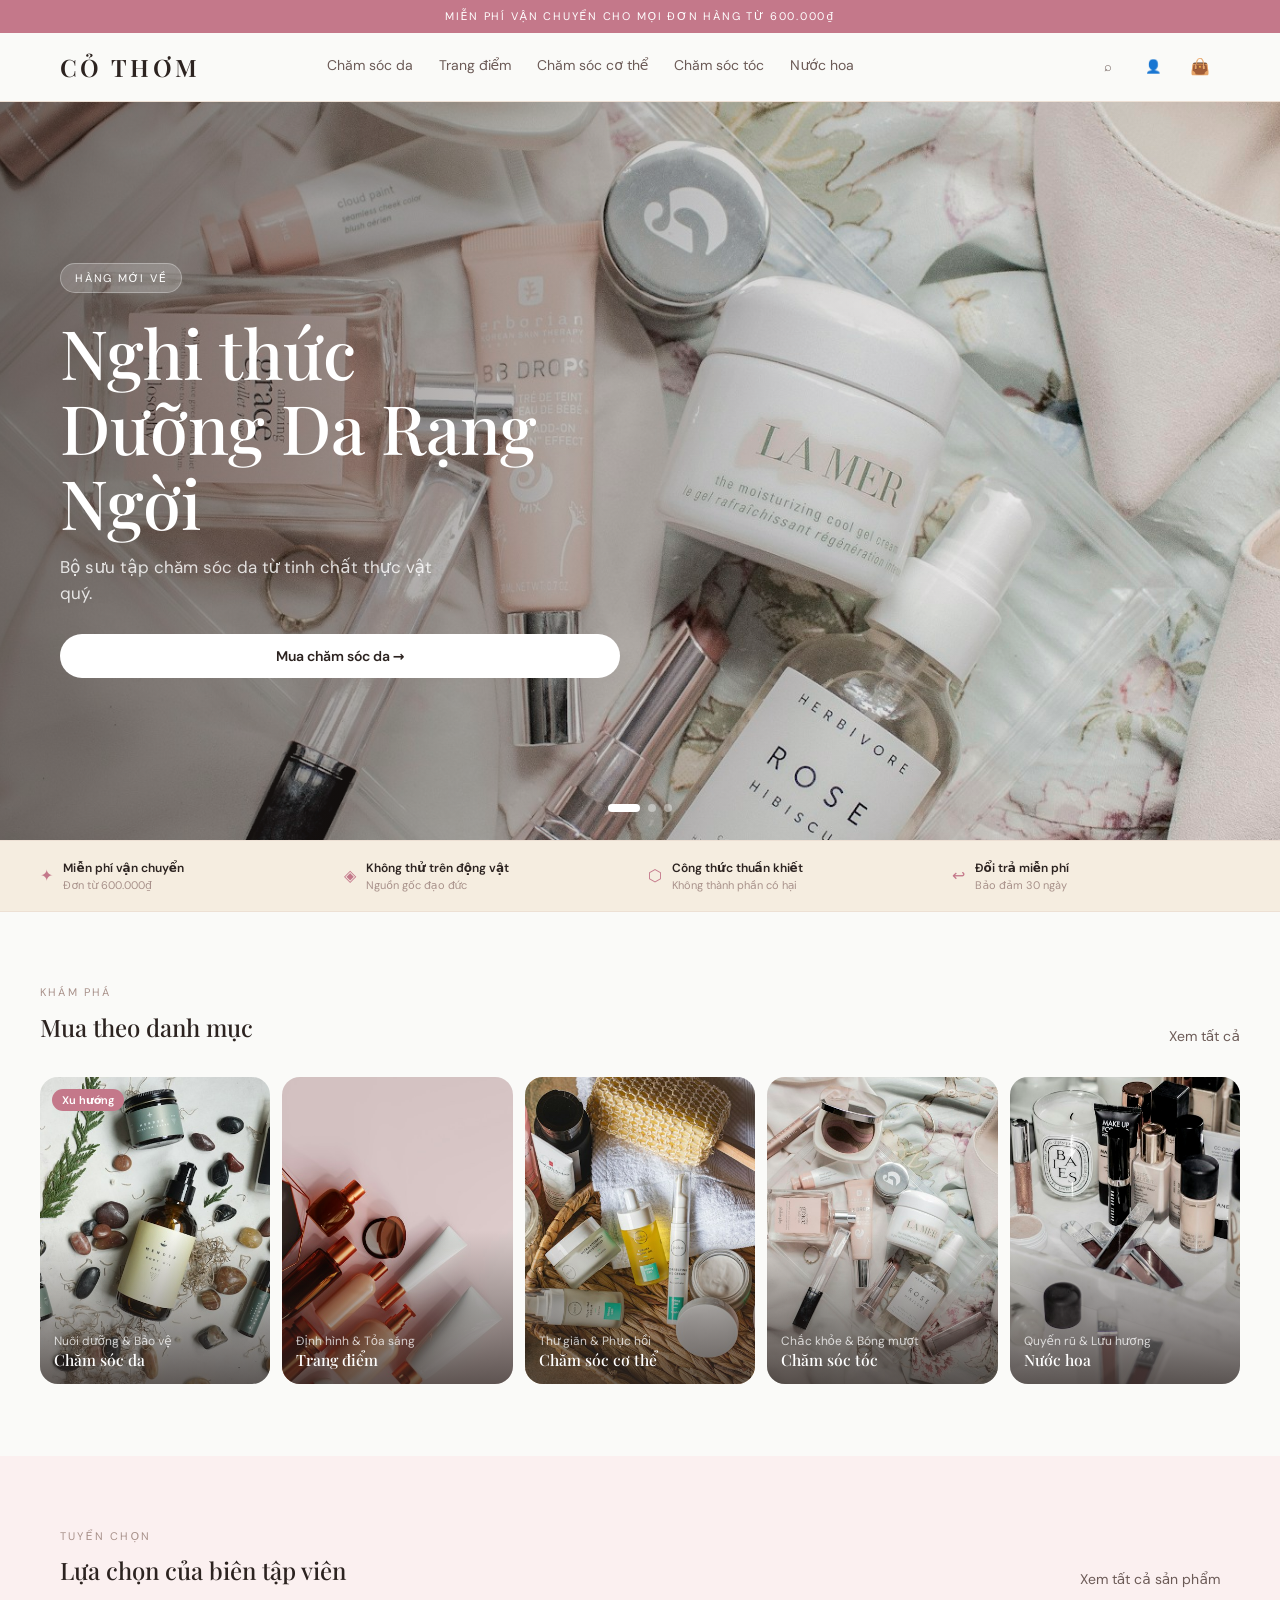
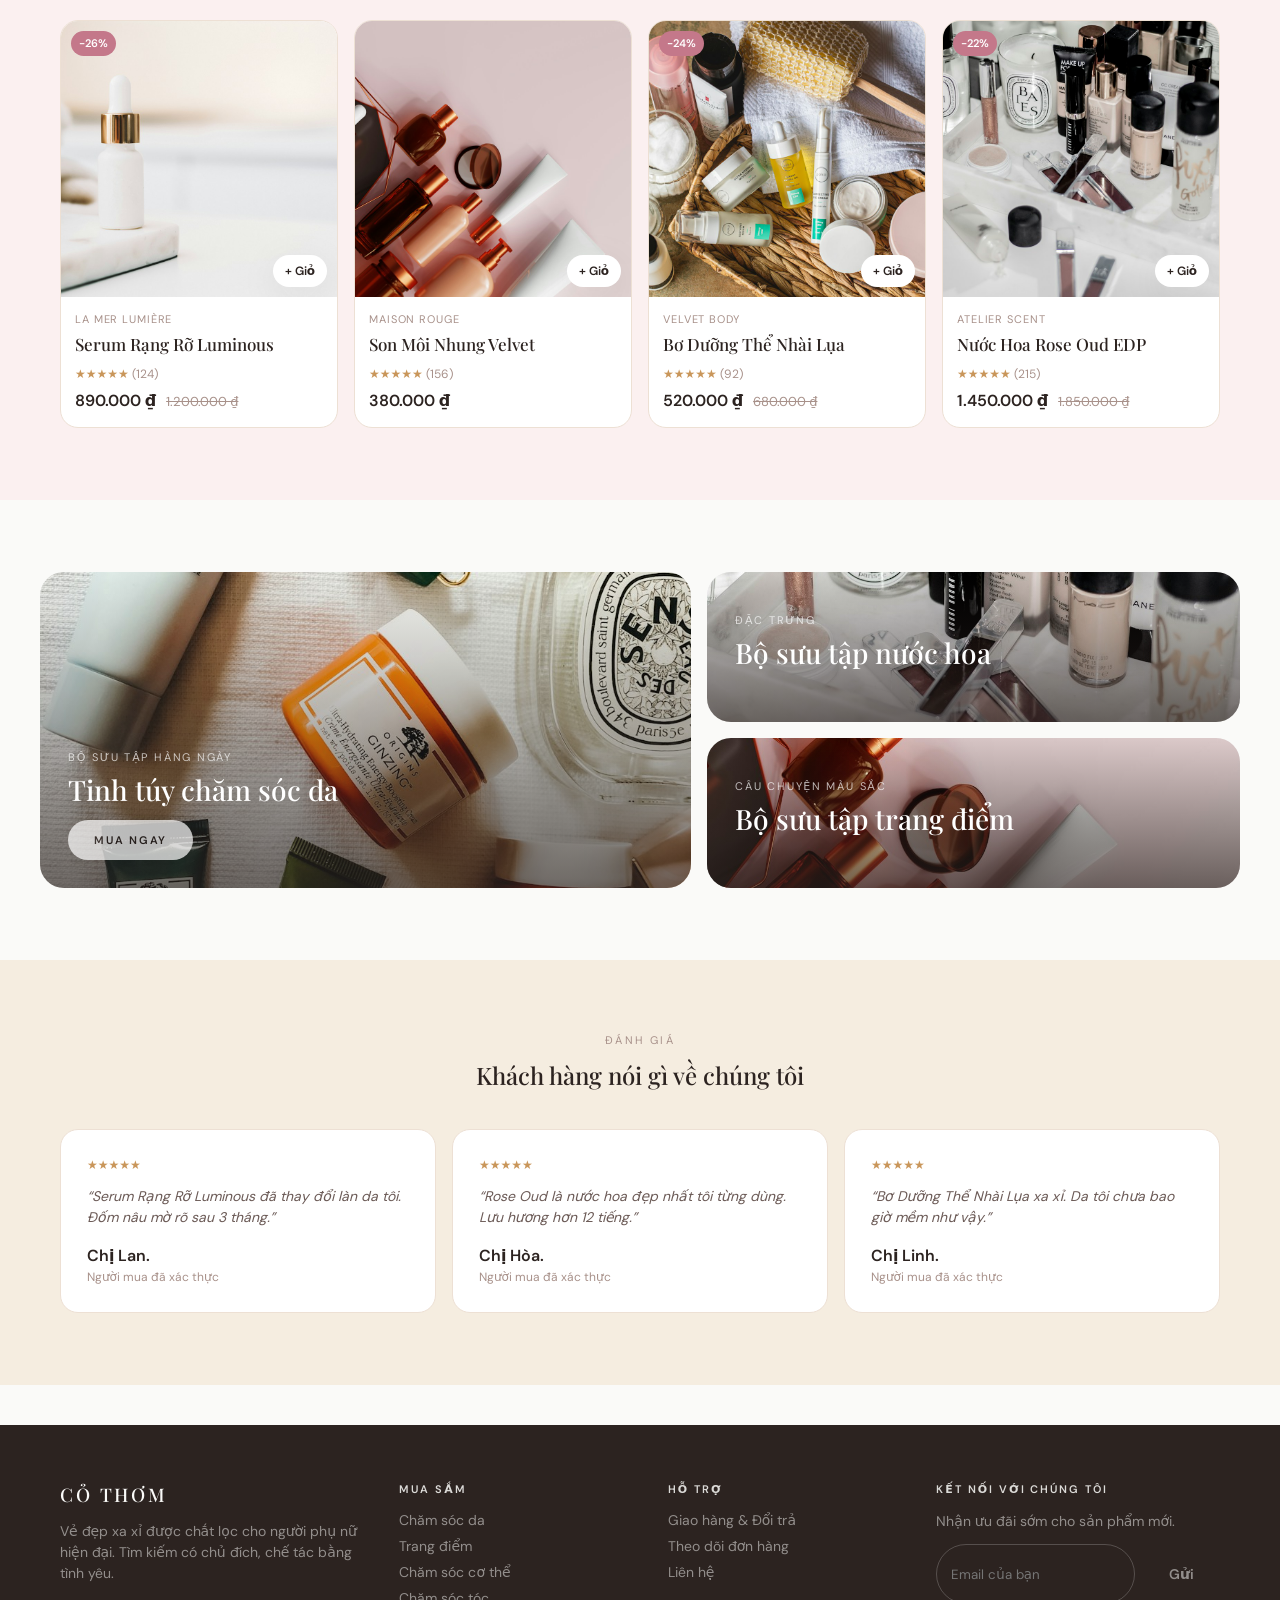
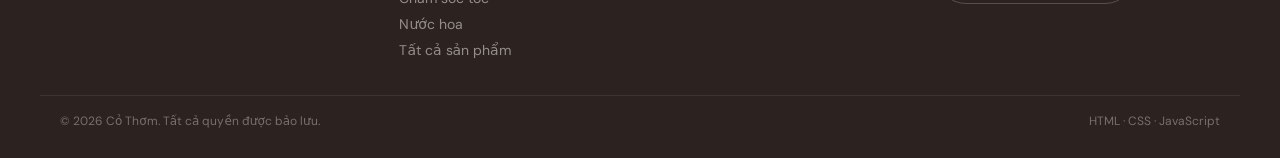
==== commit 3ae4aaa8: "tang gia tien" ====
--- a/index.html
+++ b/index.html
@@ -126,8 +126,8 @@
           <div class="catalog-search-fields">
             <label>Tên sản phẩm<input name="name" type="search" placeholder="Ví dụ: serum..." value=""></label>
             <label>Loại sản phẩm<select name="category"><option value="">Tất cả loại</option></select></label>
-            <label>Giá từ<input name="minPrice" type="number" min="0" placeholder="0"></label>
-            <label>Đến giá<input name="maxPrice" type="number" min="0" placeholder="Không giới hạn"></label>
+            <label>Giá từ<input name="minPrice" type="number" min="0" step="1000" placeholder="0"></label>
+            <label>Đến giá<input name="maxPrice" type="number" min="0" step="1000" placeholder="Không giới hạn"></label>
             <button class="btn btn-rose" type="submit">Tìm kiếm</button>
           </div>
         </form>
--- a/css/user.css
+++ b/css/user.css
@@ -86,10 +86,15 @@
   border-bottom: 1px solid var(--border);
 }
 
-.header-inner {
-  max-width: var(--max);
-  margin: 0 auto;
-  padding: 0 20px;
+.header-inner,
+.site-header .wrap {
+  width: 100%;
+  max-width: var(--max, 1200px);
+  margin-left: auto !important;
+  margin-right: auto !important;
+  padding-left: 20px;
+  padding-right: 20px;
+  box-sizing: border-box;
   height: 68px;
   display: flex;
   align-items: center;
@@ -269,9 +274,13 @@
 }
 
 .wrap {
-  max-width: var(--max);
-  margin: 0 auto;
-  padding: 0 20px;
+  width: 100%;
+  max-width: var(--max, 1200px);
+  margin-left: auto !important;
+  margin-right: auto !important;
+  padding-left: 20px;
+  padding-right: 20px;
+  box-sizing: border-box;
 }
 
 .section {
@@ -764,7 +773,7 @@
 .foot-grid {
   display: grid;
   gap: 32px;
-  padding: 56px 0 28px;
+  padding: 56px 20px 28px;
 }
 
 .site-footer h3 {
@@ -820,7 +829,7 @@
 
 .foot-bottom {
   border-top: 1px solid rgba(255, 255, 255, 0.08);
-  padding: 16px 0 28px;
+  padding: 16px 20px 28px;
   font-size: 12px;
   color: rgba(255, 255, 255, 0.35);
   display: flex;
@@ -1325,3 +1334,185 @@
 .header-user { background: none; border: none; cursor: pointer; color: var(--medium); font-size: 13px; white-space: nowrap; }
 .header-user:hover { color: var(--rose); }
 @media (max-width: 799px) { .header-user { display: none; } }
+/* ===================================================
+   1. ĐIỆN THOẠI NHỎ & DỌC (Mobile: < 576px)
+   =================================================== */
+@media (max-width: 575px) {
+  body, html {
+    overflow-x: hidden; /* Chặn thanh cuộn ngang gây lệch trang */
+  }
+
+  /* 1. Sửa lỗi Logo vỡ đôi và thanh điều hướng header */
+  .site-header {
+    padding: 8px 12px;
+  }
+  .site-header .brand,
+  .site-header .logo {
+    white-space: nowrap; /* Không cho chữ CỎ THƠM bị rớt xuống 2 hàng */
+    font-size: 20px;
+    letter-spacing: 2px;
+  }
+  .site-header .actions,
+  .site-header .header-actions {
+    gap: 10px;
+  }
+
+  .hero {
+    height: 65vh;
+    min-height: 420px;
+  }
+  .hero h1 {
+    font-size: 28px;
+    line-height: 1.2;
+  }
+  .hero p {
+    font-size: 14px;
+    margin-bottom: 18px;
+  }
+  .cat-grid,
+  .product-grid,
+  .promise-grid {
+    grid-template-columns: 1fr; /* Xuống 1 cột trên điện thoại nhỏ */
+    gap: 12px;
+  }
+  .cart-item {
+    grid-template-columns: 70px 1fr;
+    gap: 10px;
+  }
+  .cart-item > div:last-child {
+    grid-column: 1 / -1;
+    display: flex;
+    justify-content: space-between;
+    align-items: center;
+  }
+
+  /* 2. Sửa lỗi Footer bị lệch lề và tràn màn hình */
+  .site-footer {
+    width: 100%;
+    box-sizing: border-box;
+    overflow: hidden;
+  }
+  .foot-grid {
+    padding: 24px 16px 16px;
+    grid-template-columns: 1fr;
+    gap: 24px;
+    width: 100%;
+    box-sizing: border-box;
+  }
+  .site-footer p, 
+  .site-footer a, 
+  .foot-bottom {
+    word-break: break-word;
+    box-sizing: border-box;
+  }
+  .foot-bottom {
+    flex-direction: column;
+    text-align: center;
+    gap: 8px;
+    padding: 16px;
+  }
+
+  /* 3. Gom gọn ô nhập email và nút Gửi */
+  .news {
+    display: flex;
+    width: 100%;
+    box-sizing: border-box;
+    position: relative;
+  }
+  .news input {
+    width: 100%;
+    padding-right: 70px;
+    box-sizing: border-box;
+  }
+  .news button {
+    position: absolute;
+    right: 4px;
+    top: 4px;
+    bottom: 4px;
+    width: 60px;
+    border-radius: 99px;
+  }
+}
+
+/* ===================================================
+   2. TABLET / MÁY TÍNH BẢNG (576px - 991px)
+   =================================================== */
+@media (min-width: 576px) and (max-width: 991px) {
+  .wrap {
+    padding: 0 20px;
+  }
+  .hero h1 {
+    font-size: 42px;
+  }
+  .cat-grid {
+    grid-template-columns: repeat(3, 1fr);
+    gap: 14px;
+  }
+  .product-grid {
+    grid-template-columns: repeat(2, 1fr);
+    gap: 18px;
+  }
+  .promise-grid {
+    grid-template-columns: repeat(2, 1fr);
+    gap: 14px;
+  }
+  .foot-grid {
+    grid-template-columns: repeat(2, 1fr);
+    gap: 32px 24px;
+    padding: 44px 20px 24px;
+  }
+}
+
+/* ===================================================
+   3. LAPTOP / DESKTOP TIÊU CHUẨN (992px - 1439px)
+   =================================================== */
+@media (min-width: 992px) and (max-width: 1439px) {
+  .product-grid {
+    grid-template-columns: repeat(4, 1fr);
+  }
+  .cat-grid {
+    grid-template-columns: repeat(5, 1fr);
+  }
+}
+
+/* ===================================================
+   4. MÀN HÌNH LỚN / TIVI (Large Screens & TV: >= 1440px)
+   =================================================== */
+@media (min-width: 1440px) {
+  :root {
+    --max: 1320px;
+  }
+  .hero {
+    height: 750px;
+  }
+  .hero h1 {
+    font-size: 72px;
+  }
+  .hero p {
+    font-size: 20px;
+    max-width: 520px;
+  }
+  .btn {
+    padding: 16px 34px;
+    font-size: 16px;
+  }
+  .card-body h3 {
+    font-size: 20px;
+  }
+  .price {
+    font-size: 18px;
+  }
+}
+
+/* Tivi 4K hoặc màn hình cực lớn (>= 2000px) */
+@media (min-width: 2000px) {
+  :root {
+    --max: 1320px;
+  }
+  body {
+    font-size: 18px;
+  }
+  .hero h1 {
+    font-size: 88px;
+  }
+}
